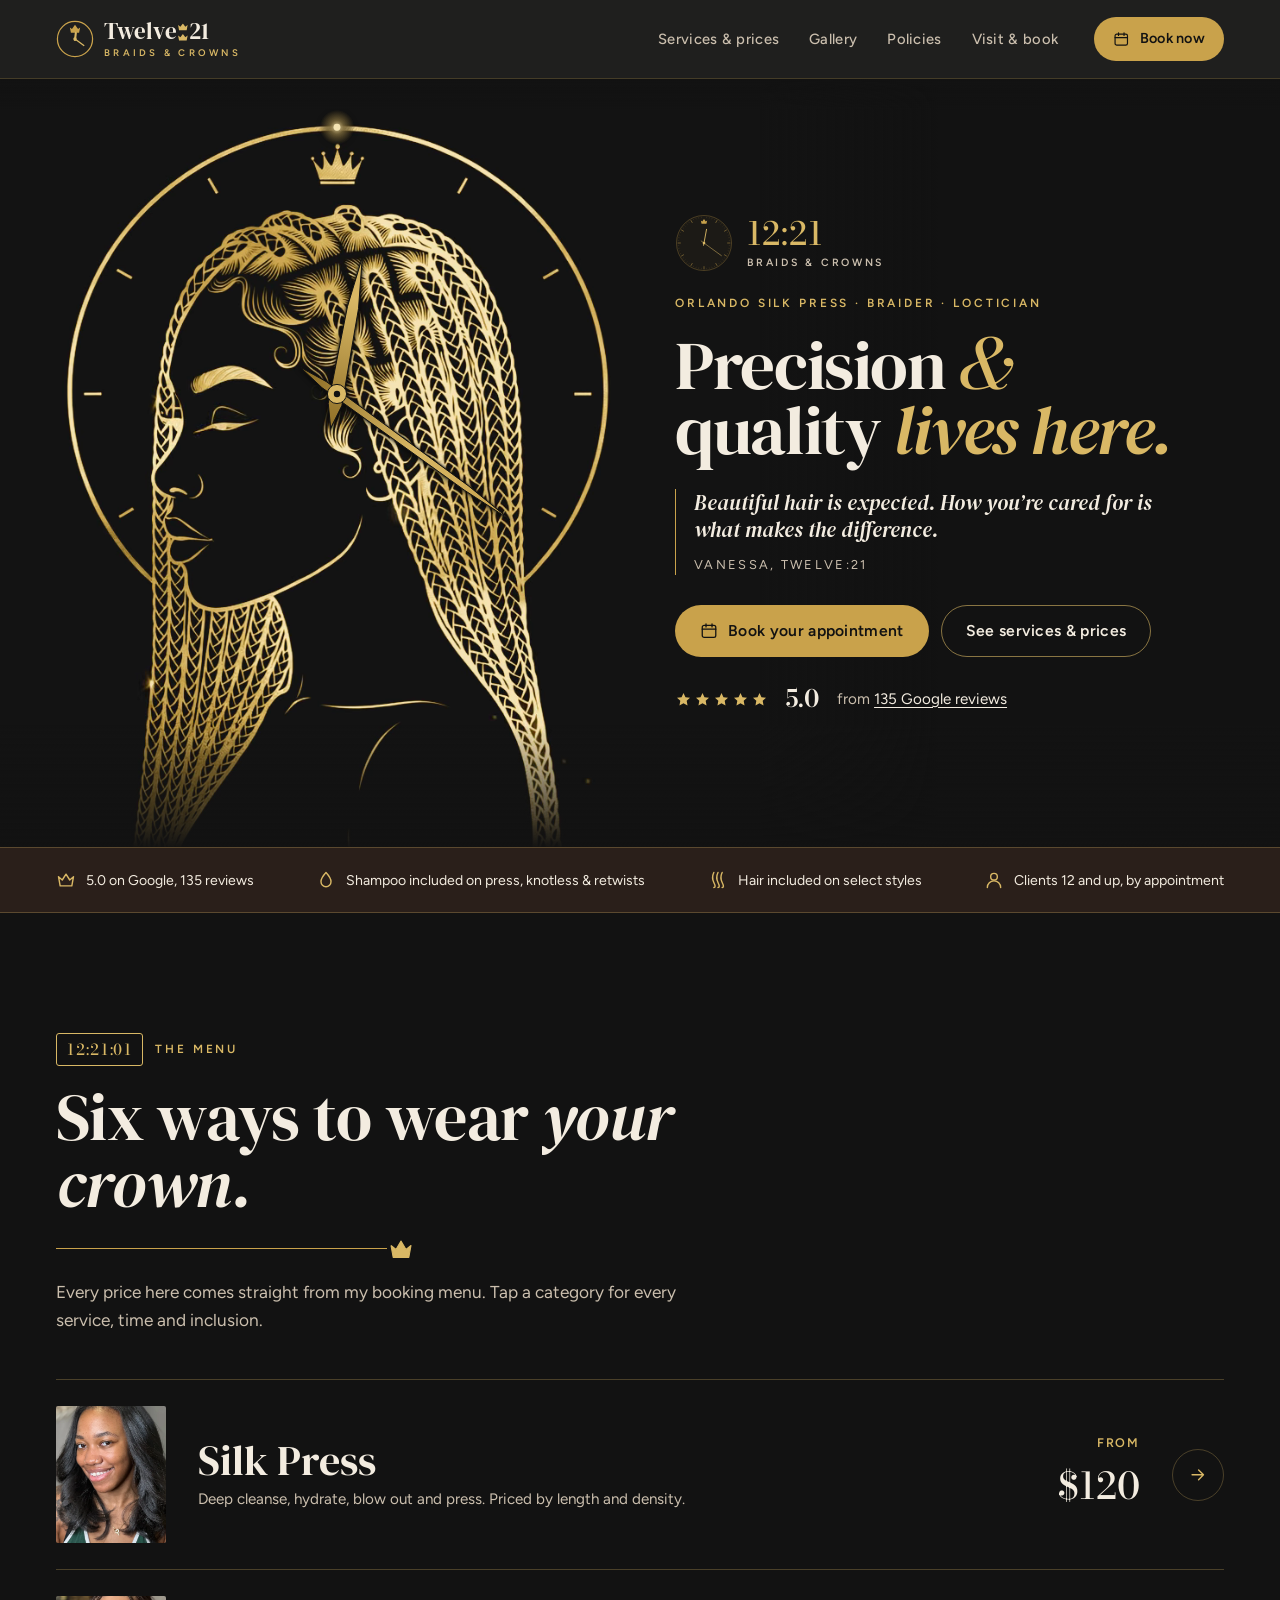
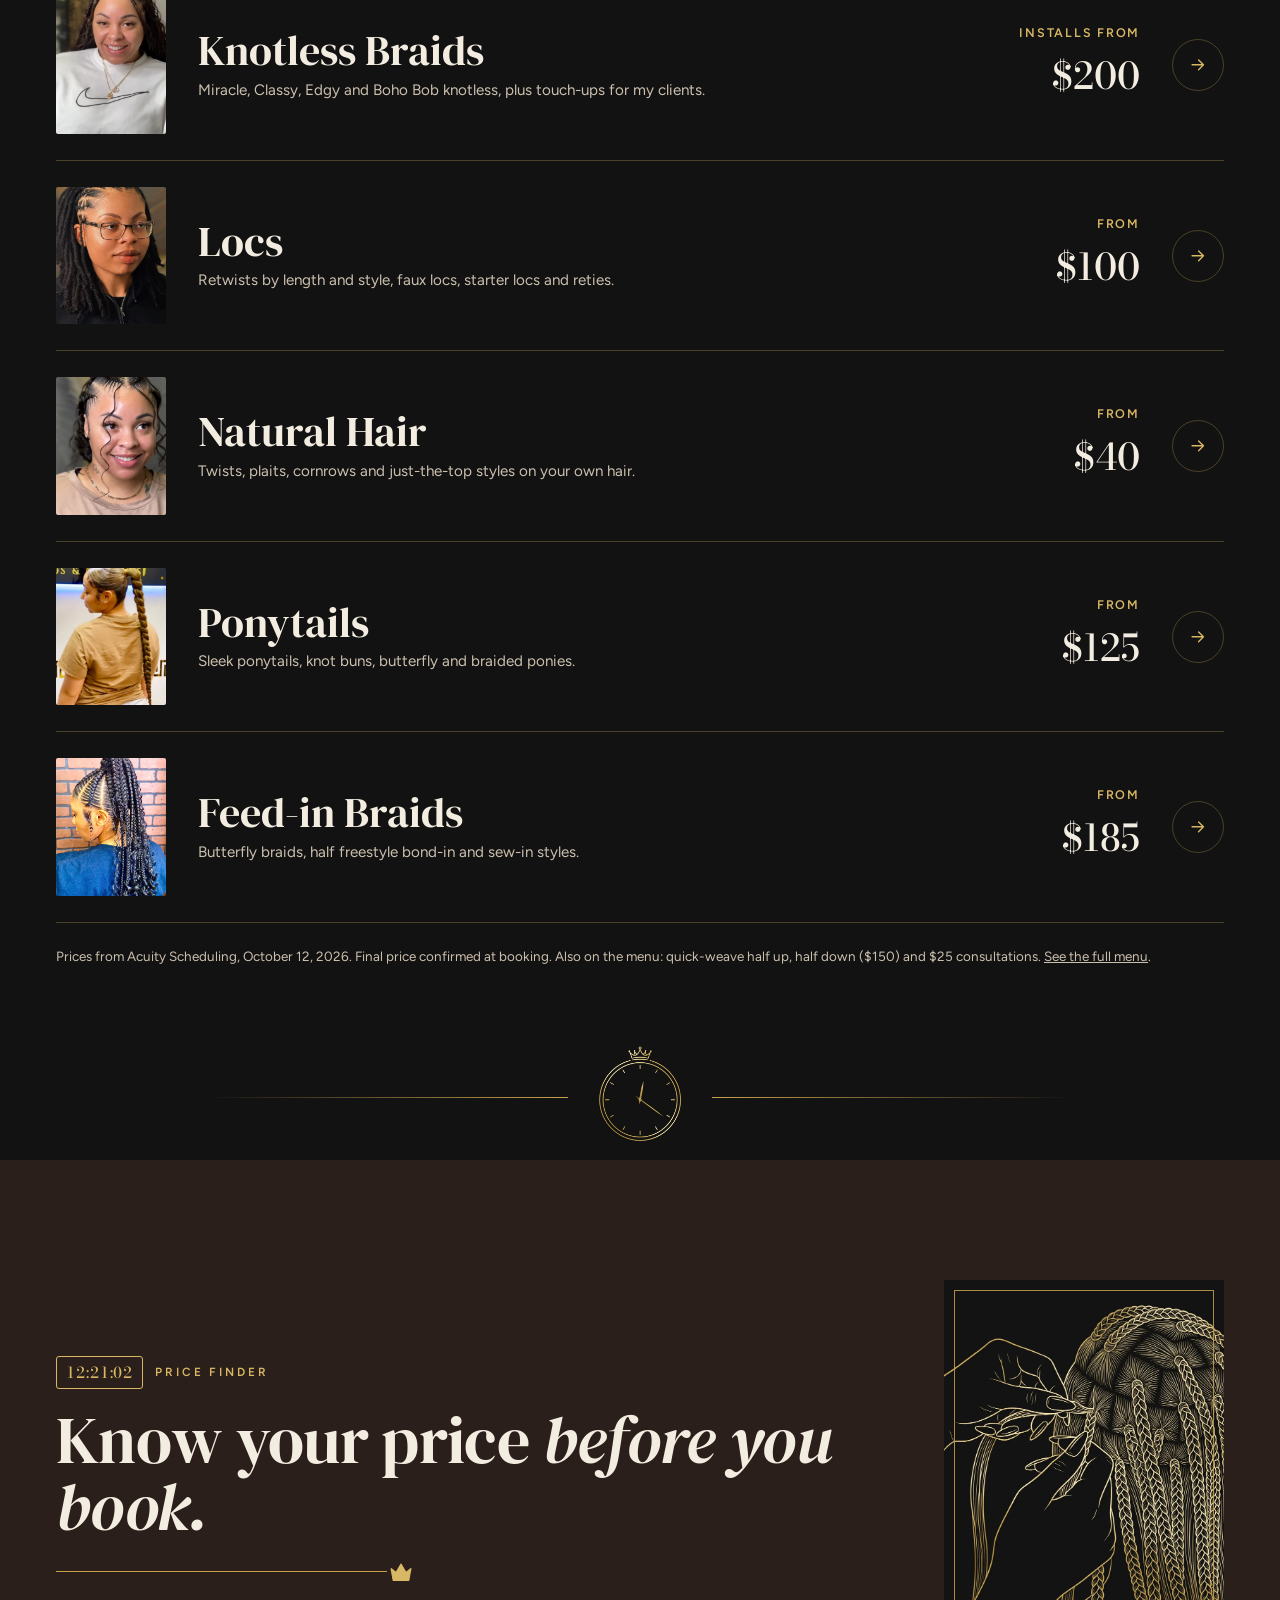
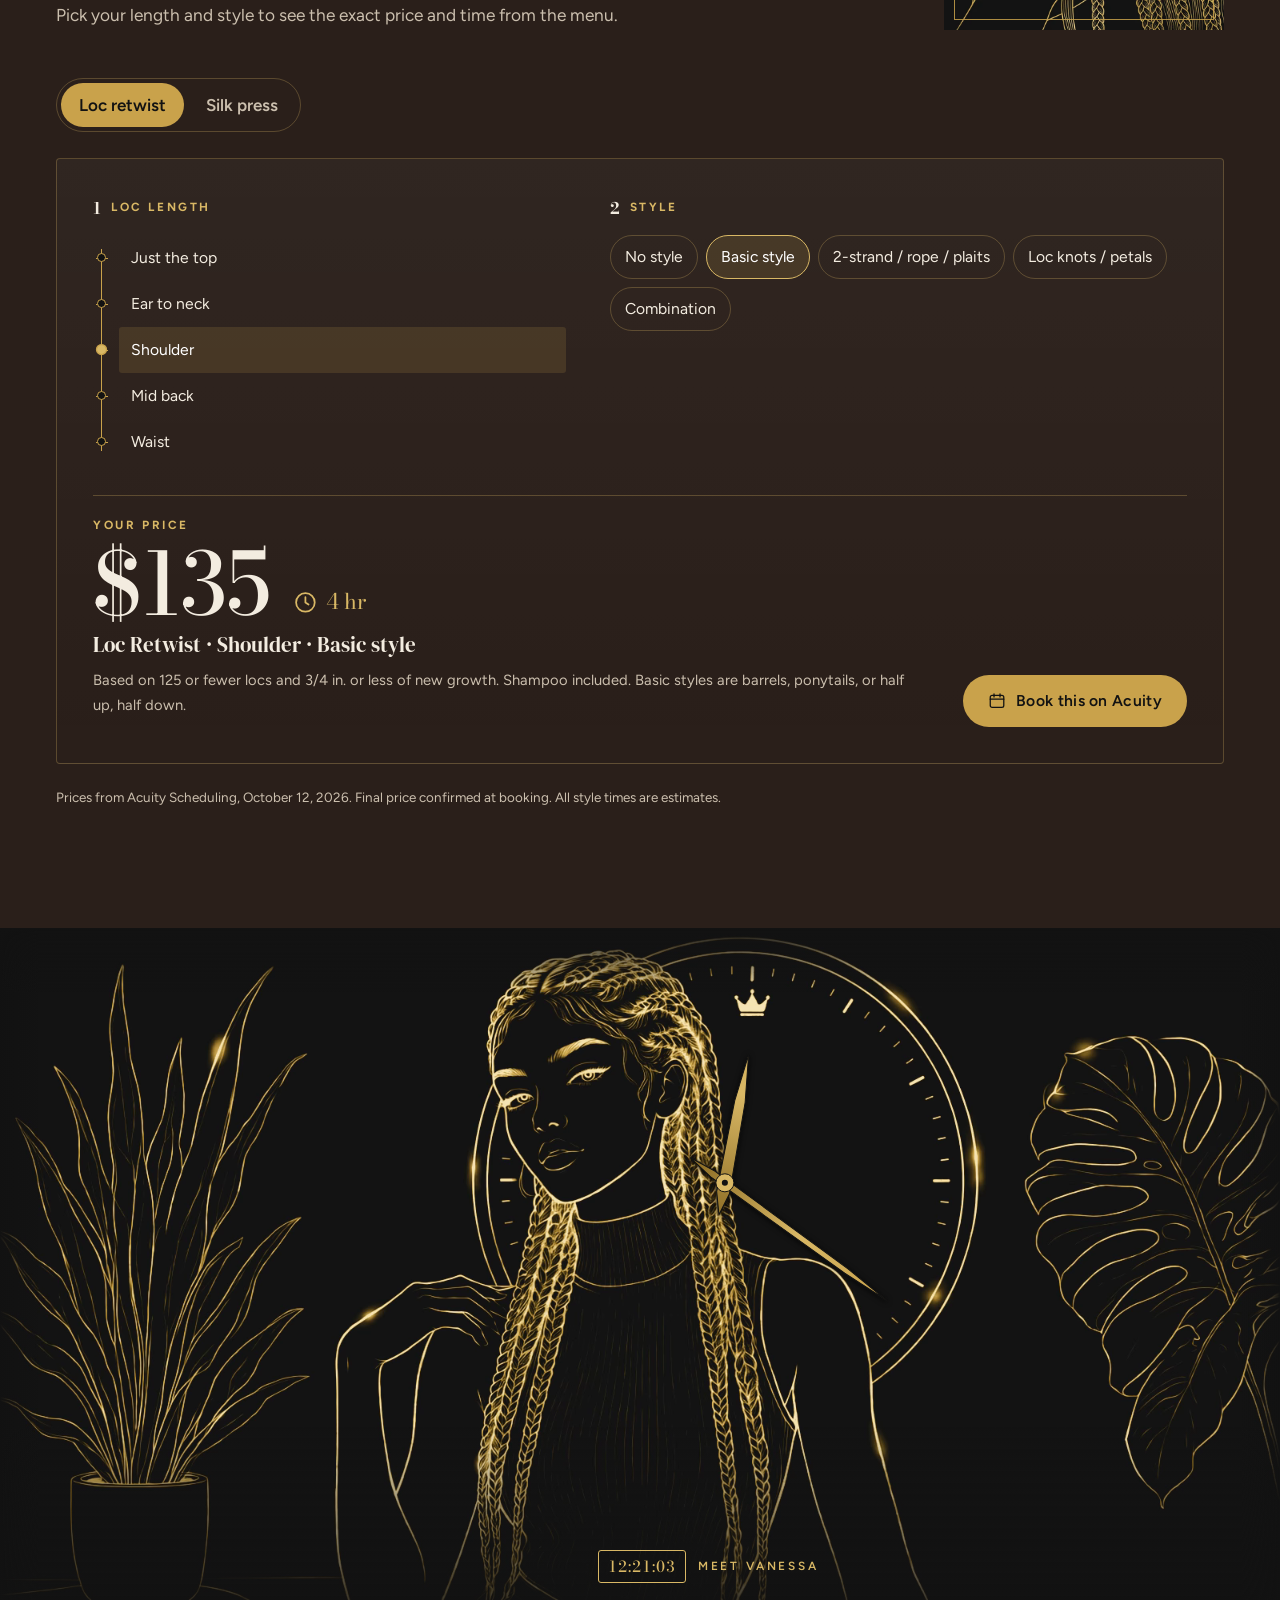
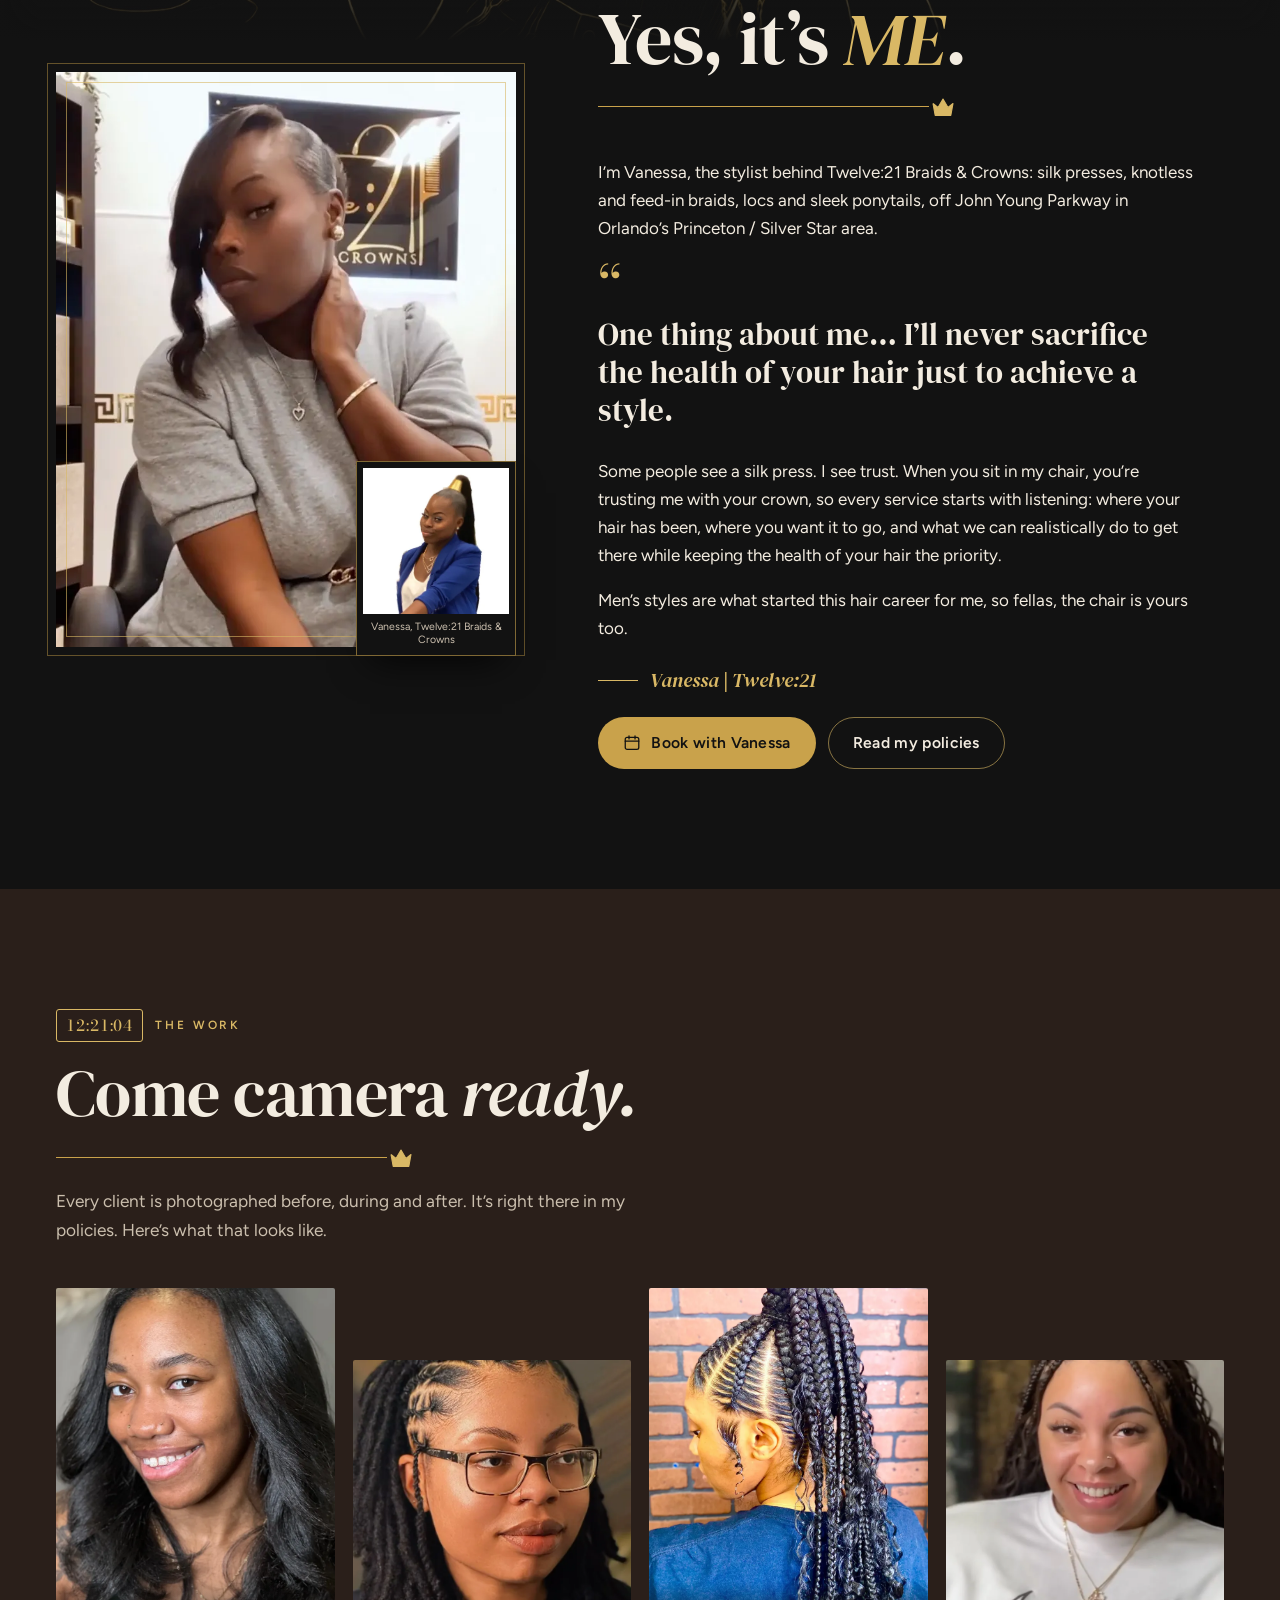
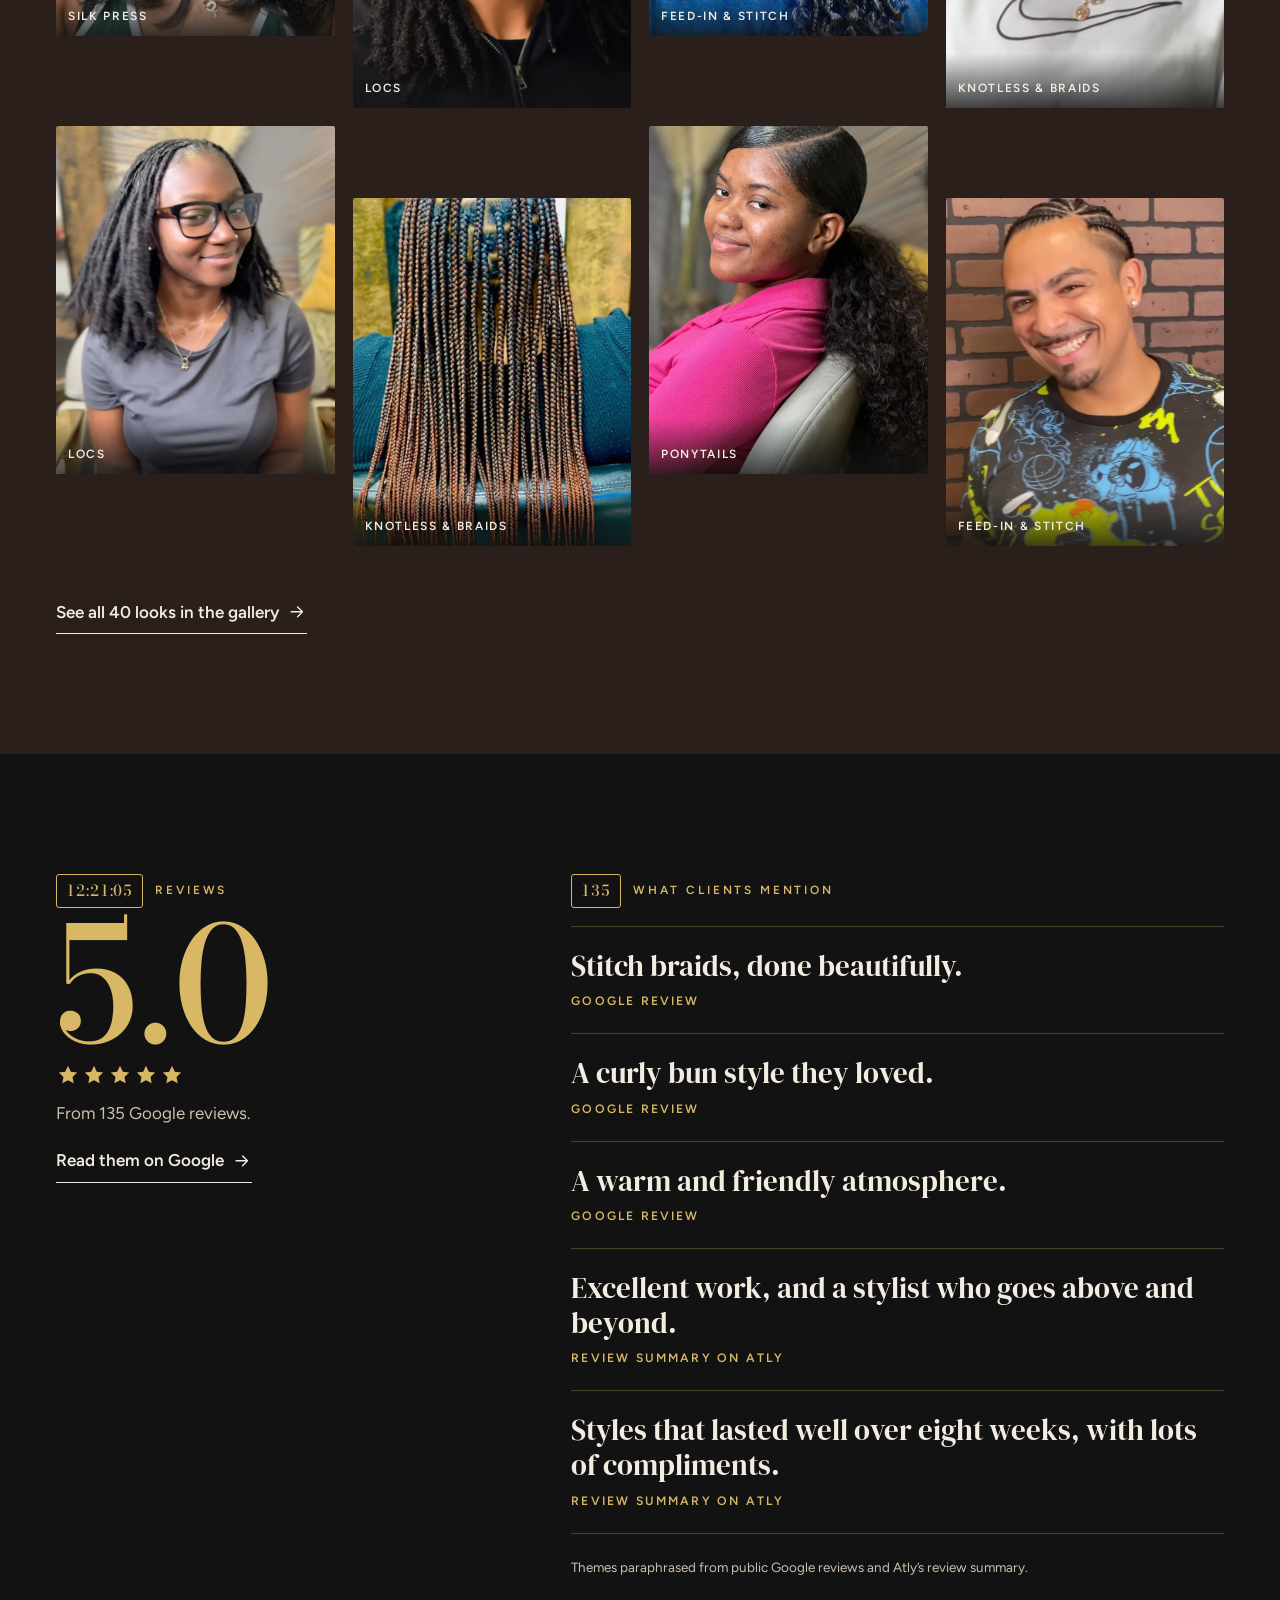
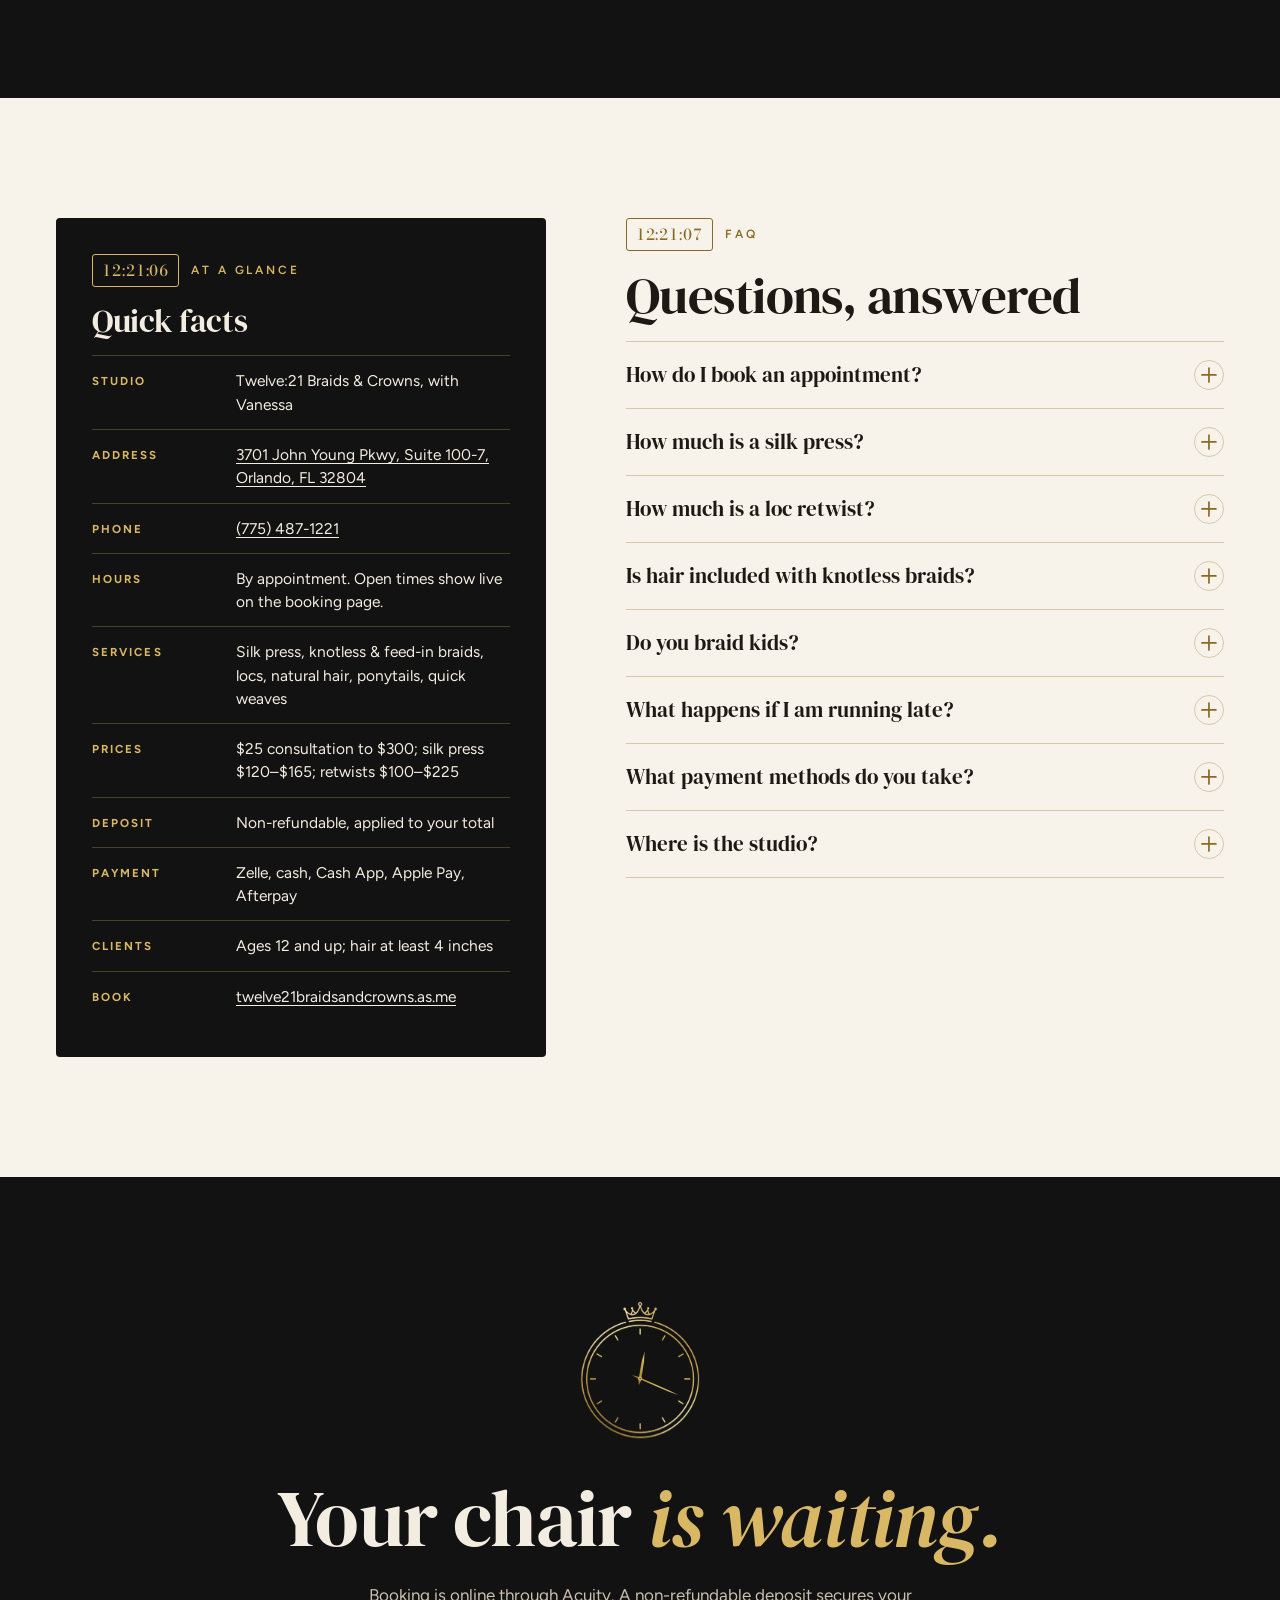
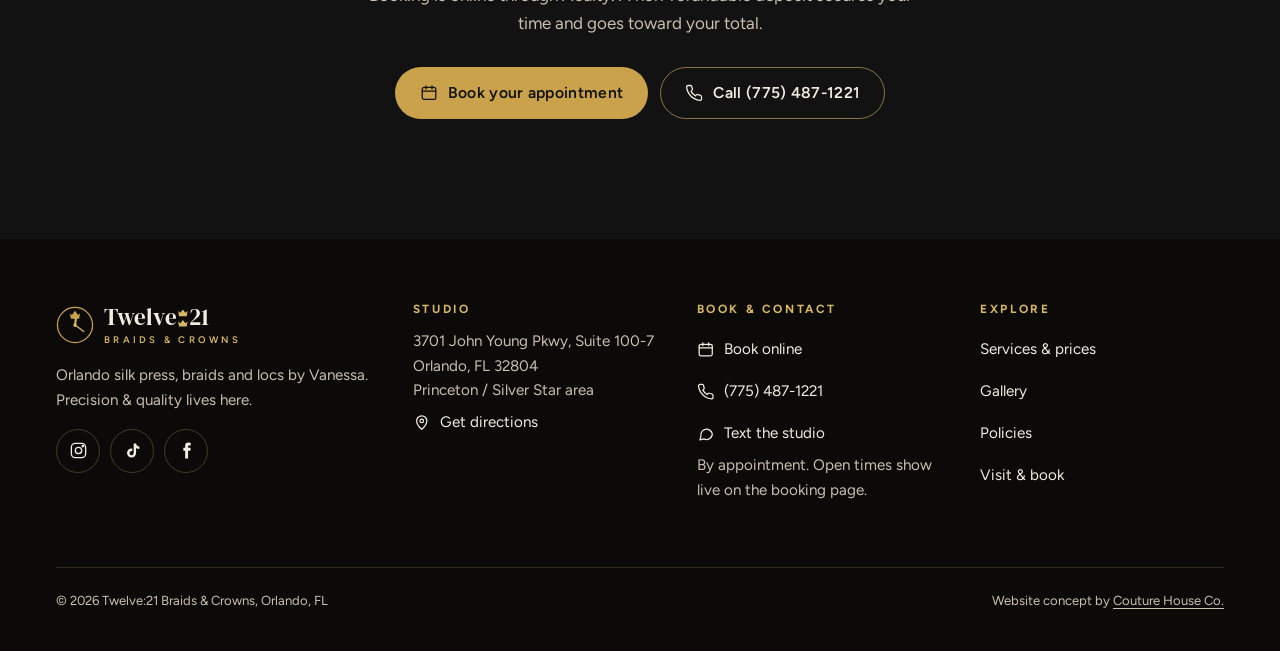
==== index.html @ c350886c "Initial commit: Twelve:21 Braids & Crowns spec website. Launch-ready static site for Netlify with pa" ====
<!doctype html>
<html lang="en">
<head>
<meta charset="utf-8">
<meta name="viewport" content="width=device-width, initial-scale=1, viewport-fit=cover">
<title>Silk Press, Knotless Braids & Locs in Orlando | Twelve:21</title>
<meta name="description" content="Orlando silk press, knotless and feed-in braids, locs and sleek ponytails by Vanessa. 5.0 from 135 Google reviews. See prices and book online.">
<link rel="canonical" href="https://twelve21-braids-crowns.netlify.app/">
<meta name="theme-color" content="#121212">
<meta name="format-detection" content="telephone=no">
<meta name="robots" content="index, follow, max-image-preview:large">
<meta property="og:type" content="website">
<meta property="og:site_name" content="Twelve:21 Braids &amp; Crowns">
<meta property="og:title" content="Silk Press, Knotless Braids & Locs in Orlando | Twelve:21">
<meta property="og:description" content="Orlando silk press, knotless and feed-in braids, locs and sleek ponytails by Vanessa. 5.0 from 135 Google reviews. See prices and book online.">
<meta property="og:url" content="https://twelve21-braids-crowns.netlify.app/">
<meta property="og:image" content="https://twelve21-braids-crowns.netlify.app/assets/img/share.jpg">
<meta property="og:image:secure_url" content="https://twelve21-braids-crowns.netlify.app/assets/img/share.jpg">
<meta property="og:image:width" content="1200">
<meta property="og:image:height" content="630">
<meta property="og:image:type" content="image/jpeg">
<meta property="og:image:alt" content="Twelve:21 Braids &amp; Crowns, Orlando: Precision and quality lives here. 5.0 on Google from 135 reviews.">
<meta property="og:locale" content="en_US">
<meta name="twitter:card" content="summary_large_image">
<meta name="twitter:title" content="Silk Press, Knotless Braids & Locs in Orlando | Twelve:21">
<meta name="twitter:description" content="Orlando silk press, knotless and feed-in braids, locs and sleek ponytails by Vanessa. 5.0 from 135 Google reviews. See prices and book online.">
<meta name="twitter:image" content="https://twelve21-braids-crowns.netlify.app/assets/img/share.jpg">
<link rel="icon" href="assets/img/favicon.svg" type="image/svg+xml">
<link rel="icon" href="assets/img/favicon-32.png" sizes="32x32" type="image/png">
<link rel="apple-touch-icon" href="assets/img/apple-touch-icon.png">
<link rel="manifest" href="site.webmanifest">
<link rel="preload" href="assets/fonts/dm-serif-display-latin-400-normal.woff2" as="font" type="font/woff2" crossorigin>
<link rel="preload" href="assets/fonts/figtree-latin-wght-normal.woff2" as="font" type="font/woff2" crossorigin>
<link rel="preload" as="image" href="assets/img/gold-line-hero-desktop-poster.webp" imagesrcset="assets/img/gold-line-hero-desktop-poster.webp 1600w, assets/img/gold-line-hero-desktop-poster-1928.webp 1928w" imagesizes="100vw" media="(min-width: 960px) and (min-aspect-ratio: 7/5)" fetchpriority="high">
<link rel="preload" as="image" href="assets/img/gold-line-hero-mobile-poster.webp" imagesrcset="assets/img/gold-line-hero-mobile-poster.webp 720w, assets/img/gold-line-hero-mobile-poster-1072.webp 1072w" imagesizes="(min-width: 600px) 560px, 100vw" media="not all and (min-width: 960px) and (min-aspect-ratio: 7/5)" fetchpriority="high">
<link rel="stylesheet" href="assets/css/fonts.css?v=20261012b">
<link rel="stylesheet" href="assets/css/site.css?v=20261012b">
<script src="assets/js/js-flag.js"></script>
<script src="assets/js/site.js" defer></script>
<script type="application/ld+json">{"@context":"https://schema.org","@type":"HairSalon","@id":"https://twelve21-braids-crowns.netlify.app/#salon","name":"Twelve:21 Braids & Crowns","url":"https://twelve21-braids-crowns.netlify.app/","logo":"https://twelve21-braids-crowns.netlify.app/assets/img/apple-touch-icon.png","image":["https://twelve21-braids-crowns.netlify.app/assets/img/share.jpg","https://twelve21-braids-crowns.netlify.app/assets/img/sleek-braided-ponytail-precision-parts.webp"],"description":"Orlando silk press, knotless and feed-in braids, locs and sleek ponytails by Vanessa. Precision and quality, by appointment.","telephone":"+1-775-487-1221","address":{"@type":"PostalAddress","streetAddress":"3701 John Young Pkwy, Suite 100-7","addressLocality":"Orlando","addressRegion":"FL","postalCode":"32804","addressCountry":"US"},"geo":{"@type":"GeoCoordinates","latitude":28.5821472,"longitude":-81.4159934},"areaServed":[{"@type":"City","name":"Orlando"},"Princeton / Silver Star","College Park","Pine Hills"],"priceRange":"$25-$300","paymentAccepted":"Zelle, Cash, Cash App, Apple Pay, Afterpay","sameAs":["https://www.instagram.com/twelve21_braidsandcrowns/","https://www.tiktok.com/@twelve21_braidsandcrowns","https://www.facebook.com/Twelve21BraidsAndCrowns","https://www.yelp.com/biz/twelve-21-braids-and-crowns-orlando","https://linktr.ee/twelve21braidsandcrowns"],"potentialAction":{"@type":"ReserveAction","target":"https://twelve21braidsandcrowns.as.me/","name":"Book an appointment"},"aggregateRating":{"@type":"AggregateRating","ratingValue":"5.0","reviewCount":"135","bestRating":"5"},"hasOfferCatalog":{"@type":"OfferCatalog","name":"Twelve:21 menu (Acuity, Oct 12 2026)","itemListElement":[{"@type":"OfferCatalog","name":"Silk Press","itemListElement":[{"@type":"Offer","price":"120","priceCurrency":"USD","itemOffered":{"@type":"Service","name":"Silk Press, Short, Fine","description":"Approx. 2 hr"}},{"@type":"Offer","price":"135","priceCurrency":"USD","itemOffered":{"@type":"Service","name":"Silk Press, Short, Thick","description":"Approx. 2 hr"}},{"@type":"Offer","price":"135","priceCurrency":"USD","itemOffered":{"@type":"Service","name":"Silk Press, Medium, Fine","description":"Approx. 2 hr 15 min"}},{"@type":"Offer","price":"150","priceCurrency":"USD","itemOffered":{"@type":"Service","name":"Silk Press, Medium, Thick","description":"Approx. 2 hr 15 min"}},{"@type":"Offer","price":"150","priceCurrency":"USD","itemOffered":{"@type":"Service","name":"Silk Press, Long, Fine","description":"Approx. 2 hr 35 min"}},{"@type":"Offer","price":"165","priceCurrency":"USD","itemOffered":{"@type":"Service","name":"Silk Press, Long, Thick","description":"Approx. 2 hr 35 min"}},{"@type":"Offer","price":"175","priceCurrency":"USD","itemOffered":{"@type":"Service","name":"Smoothing System","description":"Approx. 3 hr"}}]},{"@type":"OfferCatalog","name":"Knotless Braids","itemListElement":[{"@type":"Offer","price":"250","priceCurrency":"USD","itemOffered":{"@type":"Service","name":"Miracle Knotless (Smedium / Medium)","description":"Approx. 5 hr"}},{"@type":"Offer","price":"200","priceCurrency":"USD","itemOffered":{"@type":"Service","name":"Miracle Knotless (Large)","description":"Approx. 5 hr"}},{"@type":"Offer","price":"300","priceCurrency":"USD","itemOffered":{"@type":"Service","name":"Miracle Knotless (Small)","description":"Approx. 6 hr"}},{"@type":"Offer","price":"295","priceCurrency":"USD","itemOffered":{"@type":"Service","name":"Classy Knotless (Medium)","description":"Approx. 8 hr"}},{"@type":"Offer","price":"275","priceCurrency":"USD","itemOffered":{"@type":"Service","name":"Edgy Knotless (Large)","description":"Approx. 6 hr"}},{"@type":"Offer","price":"300","priceCurrency":"USD","itemOffered":{"@type":"Service","name":"Knotless Boho Bob (Medium)","description":"Approx. 8 hr"}},{"@type":"Offer","price":"275","priceCurrency":"USD","itemOffered":{"@type":"Service","name":"Knotless Boho Bob (Large)","description":"Approx. 7 hr"}},{"@type":"Offer","price":"295","priceCurrency":"USD","itemOffered":{"@type":"Service","name":"Half Freestyle, Half Knotless Plaits (Medium)","description":"Approx. 8 hr"}},{"@type":"Offer","price":"275","priceCurrency":"USD","itemOffered":{"@type":"Service","name":"Half Freestyle, Half Knotless Plaits (Large)","description":"Approx. 6 hr"}},{"@type":"Offer","price":"135","priceCurrency":"USD","itemOffered":{"@type":"Service","name":"Knotless Classic (Medium) Touch-Up","description":"Approx. 3 hr 30 min"}},{"@type":"Offer","price":"125","priceCurrency":"USD","itemOffered":{"@type":"Service","name":"Knotless Edgy (Large) Touch-Up","description":"Approx. 3 hr"}}]},{"@type":"OfferCatalog","name":"Locs","itemListElement":[{"@type":"Offer","price":"295","priceCurrency":"USD","itemOffered":{"@type":"Service","name":"Faux / Soft Locs","description":"Approx. 5 hr"}},{"@type":"Offer","price":"150","priceCurrency":"USD","itemOffered":{"@type":"Service","name":"Starter Locs (Traditional)","description":"Approx. 2 hr 30 min"}},{"@type":"Offer","price":"100","priceCurrency":"USD","itemOffered":{"@type":"Service","name":"Loc Retwist, Just the top, No style","description":"Approx. 1 hr 30 min"}},{"@type":"Offer","price":"110","priceCurrency":"USD","itemOffered":{"@type":"Service","name":"Loc Retwist, Just the top, Basic style","description":"Approx. 2 hr"}},{"@type":"Offer","price":"115","priceCurrency":"USD","itemOffered":{"@type":"Service","name":"Loc Retwist, Just the top, 2-strand / rope / plaits","description":"Approx. 2 hr"}},{"@type":"Offer","price":"105","priceCurrency":"USD","itemOffered":{"@type":"Service","name":"Loc Retwist, Ear to neck, No style","description":"Approx. 3 hr"}},{"@type":"Offer","price":"115","priceCurrency":"USD","itemOffered":{"@type":"Service","name":"Loc Retwist, Ear to neck, Basic style","description":"Approx. 2 hr"}},{"@type":"Offer","price":"130","priceCurrency":"USD","itemOffered":{"@type":"Service","name":"Loc Retwist, Ear to neck, 2-strand / rope / plaits","description":"Approx. 2 hr"}},{"@type":"Offer","price":"150","priceCurrency":"USD","itemOffered":{"@type":"Service","name":"Loc Retwist, Ear to neck, Combination","description":"Approx. 2 hr"}},{"@type":"Offer","price":"125","priceCurrency":"USD","itemOffered":{"@type":"Service","name":"Loc Retwist, Shoulder, No style","description":"Approx. 3 hr"}},{"@type":"Offer","price":"135","priceCurrency":"USD","itemOffered":{"@type":"Service","name":"Loc Retwist, Shoulder, Basic style","description":"Approx. 4 hr"}},{"@type":"Offer","price":"150","priceCurrency":"USD","itemOffered":{"@type":"Service","name":"Loc Retwist, Shoulder, 2-strand / rope / plaits","description":"Approx. 4 hr"}},{"@type":"Offer","price":"165","priceCurrency":"USD","itemOffered":{"@type":"Service","name":"Loc Retwist, Shoulder, Loc knots / petals","description":"Approx. 2 hr"}},{"@type":"Offer","price":"175","priceCurrency":"USD","itemOffered":{"@type":"Service","name":"Loc Retwist, Shoulder, Combination","description":"Approx. 2 hr"}},{"@type":"Offer","price":"135","priceCurrency":"USD","itemOffered":{"@type":"Service","name":"Loc Retwist, Mid back, No style","description":"Approx. 3 hr"}},{"@type":"Offer","price":"145","priceCurrency":"USD","itemOffered":{"@type":"Service","name":"Loc Retwist, Mid back, Basic style","description":"Approx. 3 hr"}},{"@type":"Offer","price":"175","priceCurrency":"USD","itemOffered":{"@type":"Service","name":"Loc Retwist, Mid back, 2-strand / rope / plaits","description":"Approx. 4 hr"}},{"@type":"Offer","price":"185","priceCurrency":"USD","itemOffered":{"@type":"Service","name":"Loc Retwist, Mid back, Loc knots / petals","description":"Approx. 3 hr"}},{"@type":"Offer","price":"210","priceCurrency":"USD","itemOffered":{"@type":"Service","name":"Loc Retwist, Mid back, Combination","description":"Approx. 4 hr"}},{"@type":"Offer","price":"165","priceCurrency":"USD","itemOffered":{"@type":"Service","name":"Loc Retwist, Waist, No style","description":"Approx. 1 hr 30 min"}},{"@type":"Offer","price":"175","priceCurrency":"USD","itemOffered":{"@type":"Service","name":"Loc Retwist, Waist, Basic style","description":"Approx. 4 hr 30 min"}},{"@type":"Offer","price":"190","priceCurrency":"USD","itemOffered":{"@type":"Service","name":"Loc Retwist, Waist, 2-strand / rope / plaits","description":"Approx. 4 hr"}},{"@type":"Offer","price":"205","priceCurrency":"USD","itemOffered":{"@type":"Service","name":"Loc Retwist, Waist, Loc knots / petals","description":"Approx. 4 hr"}},{"@type":"Offer","price":"225","priceCurrency":"USD","itemOffered":{"@type":"Service","name":"Loc Retwist, Waist, Combination","description":"Approx. 4 hr"}},{"@type":"Offer","price":"150","priceCurrency":"USD","itemOffered":{"@type":"Service","name":"Loc Retie, Interlocking (not micro)","description":"Approx. 2 hr 55 min"}},{"@type":"Offer","price":"300","priceCurrency":"USD","itemOffered":{"@type":"Service","name":"Retie, Micro Locs","description":"Approx. 4 hr"}}]},{"@type":"OfferCatalog","name":"Natural Hair","itemListElement":[{"@type":"Offer","price":"40","priceCurrency":"USD","itemOffered":{"@type":"Service","name":"Braid Down","description":"Approx. 30 min"}},{"@type":"Offer","price":"75","priceCurrency":"USD","itemOffered":{"@type":"Service","name":"Protective Style Prep","description":"Approx. 45 min"}},{"@type":"Offer","price":"125","priceCurrency":"USD","itemOffered":{"@type":"Service","name":"Medium Two-Strand Twists","description":"Approx. 3 hr"}},{"@type":"Offer","price":"135","priceCurrency":"USD","itemOffered":{"@type":"Service","name":"Medium Plaits","description":"Approx. 3 hr"}},{"@type":"Offer","price":"115","priceCurrency":"USD","itemOffered":{"@type":"Service","name":"Large Plaits","description":"Approx. 2 hr 30 min"}},{"@type":"Offer","price":"120","priceCurrency":"USD","itemOffered":{"@type":"Service","name":"3 to 5 Cornrows","description":"Approx. 2 hr 30 min"}},{"@type":"Offer","price":"130","priceCurrency":"USD","itemOffered":{"@type":"Service","name":"6 to 8 Cornrows","description":"Approx. 3 hr"}},{"@type":"Offer","price":"150","priceCurrency":"USD","itemOffered":{"@type":"Service","name":"9 to 12 Cornrows","description":"Approx. 3 hr 30 min"}},{"@type":"Offer","price":"60","priceCurrency":"USD","itemOffered":{"@type":"Service","name":"Just the Top, 2 Braids","description":"Approx. 1 hr"}},{"@type":"Offer","price":"85","priceCurrency":"USD","itemOffered":{"@type":"Service","name":"Just the Top, 3 to 5 Braids","description":"Approx. 1 hr 30 min"}},{"@type":"Offer","price":"120","priceCurrency":"USD","itemOffered":{"@type":"Service","name":"Just the Top, Freestyle Braids","description":"Approx. 2 hr"}},{"@type":"Offer","price":"110","priceCurrency":"USD","itemOffered":{"@type":"Service","name":"Just the Top, Plaits / Two-Strand (Medium)","description":"Approx. 2 hr 30 min"}},{"@type":"Offer","price":"100","priceCurrency":"USD","itemOffered":{"@type":"Service","name":"Just the Top, Plaits / Twist (Large)","description":"Approx. 2 hr"}}]},{"@type":"OfferCatalog","name":"Ponytails","itemListElement":[{"@type":"Offer","price":"125","priceCurrency":"USD","itemOffered":{"@type":"Service","name":"Sleek Ponytail or Knot Bun","description":"Approx. 2 hr"}},{"@type":"Offer","price":"130","priceCurrency":"USD","itemOffered":{"@type":"Service","name":"Sleek Ponytail or Knot Bun with Part, Swoop, Braid or Bang","description":"Approx. 2 hr"}},{"@type":"Offer","price":"150","priceCurrency":"USD","itemOffered":{"@type":"Service","name":"Double Sleek Ponytails / Knot Buns","description":"Approx. 2 hr"}},{"@type":"Offer","price":"160","priceCurrency":"USD","itemOffered":{"@type":"Service","name":"Double Sleek Ponytails / Knot Buns with Swoop","description":"Approx. 2 hr"}},{"@type":"Offer","price":"130","priceCurrency":"USD","itemOffered":{"@type":"Service","name":"Sleek Butterfly Ponytail","description":"Approx. 2 hr"}},{"@type":"Offer","price":"175","priceCurrency":"USD","itemOffered":{"@type":"Service","name":"Butterfly Ponytail with 3 to 4 Stitch Braids","description":"Approx. 2 hr"}},{"@type":"Offer","price":"250","priceCurrency":"USD","itemOffered":{"@type":"Service","name":"Small Braided Pony (10+ cornrows)","description":"Approx. 5 hr"}},{"@type":"Offer","price":"200","priceCurrency":"USD","itemOffered":{"@type":"Service","name":"Medium Braided Pony (7 to 9 cornrows)","description":"Approx. 5 hr"}},{"@type":"Offer","price":"175","priceCurrency":"USD","itemOffered":{"@type":"Service","name":"Large Braided Pony (4 to 6 cornrows)","description":"Approx. 4 hr 30 min"}}]},{"@type":"OfferCatalog","name":"Weave","itemListElement":[{"@type":"Offer","price":"150","priceCurrency":"USD","itemOffered":{"@type":"Service","name":"Half Up Sleek Ponytail, Half Down (Quick Weave)","description":"Approx. 2 hr 30 min"}},{"@type":"Offer","price":"150","priceCurrency":"USD","itemOffered":{"@type":"Service","name":"Half Up, Half Down with 2 Braids (Quick Weave)","description":"Approx. 2 hr 30 min"}}]},{"@type":"OfferCatalog","name":"Feed-in Braids","itemListElement":[{"@type":"Offer","price":"185","priceCurrency":"USD","itemOffered":{"@type":"Service","name":"4 Butterfly Braids with Bun(s) and Curls","description":"Approx. 3 hr"}},{"@type":"Offer","price":"195","priceCurrency":"USD","itemOffered":{"@type":"Service","name":"4 Butterfly Braids with French Curls","description":"Approx. 3 hr"}},{"@type":"Offer","price":"200","priceCurrency":"USD","itemOffered":{"@type":"Service","name":"Half Freestyle, Half Bond-In","description":"Approx. 3 hr"}},{"@type":"Offer","price":"250","priceCurrency":"USD","itemOffered":{"@type":"Service","name":"Half Freestyle, Half Sew-In","description":"Approx. 4 hr"}}]},{"@type":"OfferCatalog","name":"Consultations","itemListElement":[{"@type":"Offer","price":"25","priceCurrency":"USD","itemOffered":{"@type":"Service","name":"Consultation for Future Services","description":"Approx. 20 min"}},{"@type":"Offer","price":"25","priceCurrency":"USD","itemOffered":{"@type":"Service","name":"Consultation for Locs","description":"Approx. 20 min"}}]}]}}</script>
<script type="application/ld+json">{"@context":"https://schema.org","@type":"WebSite","name":"Twelve:21 Braids & Crowns","url":"https://twelve21-braids-crowns.netlify.app/"}</script>
<script type="application/ld+json">{"@context":"https://schema.org","@type":"FAQPage","mainEntity":[{"@type":"Question","name":"How do I book an appointment?","acceptedAnswer":{"@type":"Answer","text":"Book online through Acuity at twelve21braidsandcrowns.as.me. A non-refundable deposit secures your appointment and is applied to your final total."}},{"@type":"Question","name":"How much is a silk press?","acceptedAnswer":{"@type":"Answer","text":"A silk press is $120 to $165 depending on length and density, and takes about 2 to 2 hours 35 minutes. It includes a deep cleanse, condition, hydrate, blow out and press."}},{"@type":"Question","name":"How much is a loc retwist?","acceptedAnswer":{"@type":"Answer","text":"Loc retwists run $100 to $225 depending on length and style, from just the top with no style ($100) to waist length with a combination style ($225). Shampoo is included."}},{"@type":"Question","name":"Is hair included with knotless braids?","acceptedAnswer":{"@type":"Answer","text":"It depends on the style. Classy and Edgy knotless and Faux Locs include hair. For Miracle Knotless you bring 3 to 5 bundles, and for the Boho Bob you drop off your boho hair 24 hours before."}},{"@type":"Question","name":"Do you braid kids?","acceptedAnswer":{"@type":"Answer","text":"Clients must be 12 or older, and hair must be at least 4 inches long."}},{"@type":"Question","name":"What happens if I am running late?","acceptedAnswer":{"@type":"Answer","text":"Communication is key: 10 minutes late is $10, 15 minutes is $20, and at 20 minutes the appointment is rescheduled unless a shorter style is possible."}},{"@type":"Question","name":"What payment methods do you take?","acceptedAnswer":{"@type":"Answer","text":"The remaining balance can be paid with Zelle, cash, Cash App, Apple Pay or Afterpay."}},{"@type":"Question","name":"Where is the studio?","acceptedAnswer":{"@type":"Answer","text":"3701 John Young Pkwy, Suite 100-7, Orlando, FL 32804, off John Young Parkway in the Princeton / Silver Star area of northwest Orlando."}}]}</script>
</head>
<body>
<a class="skip" href="#main">Skip to content</a>
<header class="site-header">
  <div class="wrap hdr">
    <a class="brand" href="index.html" aria-current="page" aria-label="Twelve:21 Braids and Crowns, home"><svg class="brand-mark" viewBox="0 0 40 40" aria-hidden="true" focusable="false"><circle cx="20" cy="20" r="18.5" fill="none" stroke="#C9A24B" stroke-width="1.3"/><path d="M14.6 7.8l2.2 1.7 3.2-4.5 3.2 4.5 2.2-1.7-1.1 5.6h-8.6z" fill="#C9A24B"/><line x1="20" y1="21" x2="20.9" y2="13.6" stroke="#D9B865" stroke-width="2.2" stroke-linecap="round"/><line x1="20" y1="20" x2="29.3" y2="26.8" stroke="#D9B865" stroke-width="1.4" stroke-linecap="round"/><circle cx="20" cy="20" r="1.8" fill="#D9B865"/></svg><span class="wm"><span class="wm-name">Twelve<svg class="crown-colon" viewBox="0 0 10 19" aria-hidden="true" focusable="false"><path fill="currentColor" d="M0 1.6l2.4 1.9L5 0l2.6 3.5L10 1.6 9 7H1zM0 12.6l2.4 1.9L5 11l2.6 3.5 2.4-1.9L9 18H1z"/></svg>21</span><span class="wm-sub">Braids &amp; Crowns</span></span></a>
    <nav class="nav-d" aria-label="Main"><ul><li><a href="services.html">Services &amp; prices</a></li><li><a href="gallery.html">Gallery</a></li><li><a href="policies.html">Policies</a></li><li><a href="visit.html">Visit &amp; book</a></li></ul></nav>
    <a class="btn btn-gold hdr-cta" href="https://twelve21braidsandcrowns.as.me/"><svg class="icon" viewBox="0 0 24 24" aria-hidden="true" focusable="false"><rect x="3" y="4.5" width="18" height="16" rx="2.5"/><path d="M3 9.5h18M8 2.5v4M16 2.5v4"/></svg>Book now</a>
    <button class="menu-btn" type="button" aria-expanded="false" aria-controls="mnav"><span class="bars" aria-hidden="true"><span></span><span></span></span>Menu</button>
  </div>
</header>
<div class="mnav" id="mnav" role="dialog" aria-modal="true" aria-label="Site menu" hidden>
  <div class="mnav-top"><span class="brand"><svg class="brand-mark" viewBox="0 0 40 40" aria-hidden="true" focusable="false"><circle cx="20" cy="20" r="18.5" fill="none" stroke="#C9A24B" stroke-width="1.3"/><path d="M14.6 7.8l2.2 1.7 3.2-4.5 3.2 4.5 2.2-1.7-1.1 5.6h-8.6z" fill="#C9A24B"/><line x1="20" y1="21" x2="20.9" y2="13.6" stroke="#D9B865" stroke-width="2.2" stroke-linecap="round"/><line x1="20" y1="20" x2="29.3" y2="26.8" stroke="#D9B865" stroke-width="1.4" stroke-linecap="round"/><circle cx="20" cy="20" r="1.8" fill="#D9B865"/></svg><span class="wm"><span class="wm-name">Twelve<svg class="crown-colon" viewBox="0 0 10 19" aria-hidden="true" focusable="false"><path fill="currentColor" d="M0 1.6l2.4 1.9L5 0l2.6 3.5L10 1.6 9 7H1zM0 12.6l2.4 1.9L5 11l2.6 3.5 2.4-1.9L9 18H1z"/></svg>21</span><span class="wm-sub">Braids &amp; Crowns</span></span></span><button class="mnav-close" type="button" aria-label="Close menu"><svg class="icon" viewBox="0 0 24 24" aria-hidden="true" focusable="false"><path d="M6 6l12 12M18 6 6 18"/></svg></button></div>
  <nav aria-label="Mobile"><ul><li><a href="index.html" aria-current="page">Home<span>12:21</span></a></li><li><a href="services.html">Services &amp; prices<span>12:22</span></a></li><li><a href="gallery.html">Gallery<span>12:23</span></a></li><li><a href="policies.html">Policies<span>12:24</span></a></li><li><a href="visit.html">Visit &amp; book<span>12:25</span></a></li></ul></nav>
  <div class="mnav-foot">
    <a class="btn btn-gold" href="https://twelve21braidsandcrowns.as.me/"><svg class="icon" viewBox="0 0 24 24" aria-hidden="true" focusable="false"><rect x="3" y="4.5" width="18" height="16" rx="2.5"/><path d="M3 9.5h18M8 2.5v4M16 2.5v4"/></svg>Book your appointment</a>
    <a class="btn btn-line" href="tel:+17754871221"><svg class="icon" viewBox="0 0 24 24" aria-hidden="true" focusable="false"><path d="M22 16.9v3a2 2 0 0 1-2.2 2 19.8 19.8 0 0 1-8.6-3.1 19.5 19.5 0 0 1-6-6A19.8 19.8 0 0 1 2.1 4.2 2 2 0 0 1 4.1 2h3a2 2 0 0 1 2 1.7c.1.9.4 1.8.7 2.7a2 2 0 0 1-.5 2.1L8 9.8a16 16 0 0 0 6 6l1.3-1.3a2 2 0 0 1 2.1-.4c.9.3 1.8.6 2.7.7a2 2 0 0 1 1.7 2z"/></svg>Call (775) 487-1221</a>
    <p>3701 John Young Pkwy, Suite 100-7<br>Orlando, FL 32804</p>
  </div>
</div>
<main id="main" tabindex="-1">
<section class="hero" aria-labelledby="hero-h">
  <div class="hero-art"><div class="art-box art-box--hero" data-loop data-mq="(min-width: 960px) and (min-aspect-ratio: 7/5)" data-d="assets/video/gold-line-hero-desktop" data-m="assets/video/gold-line-hero-mobile"><picture><source media="(min-width: 960px) and (min-aspect-ratio: 7/5)" srcset="assets/img/gold-line-hero-desktop-poster.webp 1600w, assets/img/gold-line-hero-desktop-poster-1928.webp 1928w" sizes="100vw" width="1600" height="890"><img class="art-poster" src="assets/img/gold-line-hero-mobile-poster.webp" srcset="assets/img/gold-line-hero-mobile-poster.webp 720w, assets/img/gold-line-hero-mobile-poster-1072.webp 1072w" sizes="(min-width: 600px) 560px, 100vw" width="720" height="1294" alt="Gold line illustration of a woman in profile with long box braids, framed by a gold clock halo with a crown at twelve. The clock reads 12:21." fetchpriority="high" decoding="async"></picture><video class="art-video" muted playsinline loop preload="none" disablepictureinpicture aria-hidden="true" tabindex="-1"></video><svg class="hands hands--d" viewBox="0 0 1600 890" aria-hidden="true" focusable="false" data-c="390.5 365"><defs><linearGradient id="hg-hd" gradientUnits="userSpaceOnUse" x1="390.5" y1="417.5" x2="390.5" y2="117.7"><stop offset="0" stop-color="#8A6A22"/><stop offset=".55" stop-color="#D9B865"/><stop offset="1" stop-color="#C9A24B"/></linearGradient><radialGradient id="hs-hd"><stop offset="0" stop-color="#F4E4B4" stop-opacity=".9"/><stop offset=".4" stop-color="#D9B865" stop-opacity=".45"/><stop offset="1" stop-color="#C9A24B" stop-opacity="0"/></radialGradient></defs><g class="oh-s" transform="rotate(0 390.5 365)"><circle cx="390.5" cy="55.9" r="20.1" fill="url(#hs-hd)"/><circle cx="390.5" cy="55.9" r="4" fill="#F4E4B4"/></g><g class="oh-h" transform="rotate(10.5 390.5 365)"><path d="M390.5 405.2 L398.5 377.4 L397 263 L390.5 204.3 L384 263 L382.5 377.4Z" fill="url(#hg-hd)" stroke="#121212" stroke-width="1" vector-effect="non-scaling-stroke" stroke-linejoin="round"/></g><g class="oh-m" transform="rotate(126 390.5 365)"><path d="M390.5 417.5 L394.8 383.5 L393.9 179.5 L390.5 117.7 L387.1 179.5 L386.2 383.5Z" fill="url(#hg-hd)" stroke="#121212" stroke-width="1" vector-effect="non-scaling-stroke" stroke-linejoin="round"/></g><circle cx="390.5" cy="365" r="11.1" fill="#D9B865" stroke="#121212" stroke-width="1" vector-effect="non-scaling-stroke" stroke-linejoin="round"/><circle cx="390.5" cy="365" r="3.7" fill="#121212"/></svg><svg class="hands hands--m" viewBox="0 0 720 1294" aria-hidden="true" focusable="false" data-c="359.5 646.7"><defs><linearGradient id="hg-hm" gradientUnits="userSpaceOnUse" x1="359.5" y1="699.2" x2="359.5" y2="399.4"><stop offset="0" stop-color="#8A6A22"/><stop offset=".55" stop-color="#D9B865"/><stop offset="1" stop-color="#C9A24B"/></linearGradient><radialGradient id="hs-hm"><stop offset="0" stop-color="#F4E4B4" stop-opacity=".9"/><stop offset=".4" stop-color="#D9B865" stop-opacity=".45"/><stop offset="1" stop-color="#C9A24B" stop-opacity="0"/></radialGradient></defs><g class="oh-s" transform="rotate(0 359.5 646.7)"><circle cx="359.5" cy="337.6" r="20.1" fill="url(#hs-hm)"/><circle cx="359.5" cy="337.6" r="4" fill="#F4E4B4"/></g><g class="oh-h" transform="rotate(10.5 359.5 646.7)"><path d="M359.5 686.9 L367.5 659.1 L366 544.7 L359.5 486 L353 544.7 L351.5 659.1Z" fill="url(#hg-hm)" stroke="#121212" stroke-width="1" vector-effect="non-scaling-stroke" stroke-linejoin="round"/></g><g class="oh-m" transform="rotate(126 359.5 646.7)"><path d="M359.5 699.2 L363.8 665.2 L362.9 461.2 L359.5 399.4 L356.1 461.2 L355.2 665.2Z" fill="url(#hg-hm)" stroke="#121212" stroke-width="1" vector-effect="non-scaling-stroke" stroke-linejoin="round"/></g><circle cx="359.5" cy="646.7" r="11.1" fill="#D9B865" stroke="#121212" stroke-width="1" vector-effect="non-scaling-stroke" stroke-linejoin="round"/><circle cx="359.5" cy="646.7" r="3.7" fill="#121212"/></svg></div></div>
  <div class="wrap hero-inner">
    <div class="hero-copy">
      <div class="hero-time">
        <svg class="clock" viewBox="0 0 200 200" role="img" aria-label="A gold clock reading 12:21" focusable="false"><circle class="face" cx="100" cy="100" r="95"/><line class="tick" x1="109.0" y1="14.5" x2="109.5" y2="9.5"/><line class="tick" x1="117.9" y1="15.9" x2="118.9" y2="11.0"/><line class="tick" x1="126.6" y1="18.2" x2="128.1" y2="13.5"/><line class="tick" x1="135.0" y1="21.4" x2="137.0" y2="16.9"/><line class="tick tick--h" x1="140.0" y1="30.7" x2="145.5" y2="21.2"/><line class="tick" x1="150.5" y1="30.4" x2="153.5" y2="26.4"/><line class="tick" x1="157.5" y1="36.1" x2="160.9" y2="32.4"/><line class="tick" x1="163.9" y1="42.5" x2="167.6" y2="39.1"/><line class="tick" x1="169.6" y1="49.5" x2="173.6" y2="46.5"/><line class="tick tick--h" x1="169.3" y1="60.0" x2="178.8" y2="54.5"/><line class="tick" x1="178.6" y1="65.0" x2="183.1" y2="63.0"/><line class="tick" x1="181.8" y1="73.4" x2="186.5" y2="71.9"/><line class="tick" x1="184.1" y1="82.1" x2="189.0" y2="81.1"/><line class="tick" x1="185.5" y1="91.0" x2="190.5" y2="90.5"/><line class="tick tick--h" x1="180.0" y1="100.0" x2="191.0" y2="100.0"/><line class="tick" x1="185.5" y1="109.0" x2="190.5" y2="109.5"/><line class="tick" x1="184.1" y1="117.9" x2="189.0" y2="118.9"/><line class="tick" x1="181.8" y1="126.6" x2="186.5" y2="128.1"/><line class="tick" x1="178.6" y1="135.0" x2="183.1" y2="137.0"/><line class="tick tick--h" x1="169.3" y1="140.0" x2="178.8" y2="145.5"/><line class="tick" x1="169.6" y1="150.5" x2="173.6" y2="153.5"/><line class="tick" x1="163.9" y1="157.5" x2="167.6" y2="160.9"/><line class="tick" x1="157.5" y1="163.9" x2="160.9" y2="167.6"/><line class="tick" x1="150.5" y1="169.6" x2="153.5" y2="173.6"/><line class="tick tick--h" x1="140.0" y1="169.3" x2="145.5" y2="178.8"/><line class="tick" x1="135.0" y1="178.6" x2="137.0" y2="183.1"/><line class="tick" x1="126.6" y1="181.8" x2="128.1" y2="186.5"/><line class="tick" x1="117.9" y1="184.1" x2="118.9" y2="189.0"/><line class="tick" x1="109.0" y1="185.5" x2="109.5" y2="190.5"/><line class="tick tick--h" x1="100.0" y1="180.0" x2="100.0" y2="191.0"/><line class="tick" x1="91.0" y1="185.5" x2="90.5" y2="190.5"/><line class="tick" x1="82.1" y1="184.1" x2="81.1" y2="189.0"/><line class="tick" x1="73.4" y1="181.8" x2="71.9" y2="186.5"/><line class="tick" x1="65.0" y1="178.6" x2="63.0" y2="183.1"/><line class="tick tick--h" x1="60.0" y1="169.3" x2="54.5" y2="178.8"/><line class="tick" x1="49.5" y1="169.6" x2="46.5" y2="173.6"/><line class="tick" x1="42.5" y1="163.9" x2="39.1" y2="167.6"/><line class="tick" x1="36.1" y1="157.5" x2="32.4" y2="160.9"/><line class="tick" x1="30.4" y1="150.5" x2="26.4" y2="153.5"/><line class="tick tick--h" x1="30.7" y1="140.0" x2="21.2" y2="145.5"/><line class="tick" x1="21.4" y1="135.0" x2="16.9" y2="137.0"/><line class="tick" x1="18.2" y1="126.6" x2="13.5" y2="128.1"/><line class="tick" x1="15.9" y1="117.9" x2="11.0" y2="118.9"/><line class="tick" x1="14.5" y1="109.0" x2="9.5" y2="109.5"/><line class="tick tick--h" x1="20.0" y1="100.0" x2="9.0" y2="100.0"/><line class="tick" x1="14.5" y1="91.0" x2="9.5" y2="90.5"/><line class="tick" x1="15.9" y1="82.1" x2="11.0" y2="81.1"/><line class="tick" x1="18.2" y1="73.4" x2="13.5" y2="71.9"/><line class="tick" x1="21.4" y1="65.0" x2="16.9" y2="63.0"/><line class="tick tick--h" x1="30.7" y1="60.0" x2="21.2" y2="54.5"/><line class="tick" x1="30.4" y1="49.5" x2="26.4" y2="46.5"/><line class="tick" x1="36.1" y1="42.5" x2="32.4" y2="39.1"/><line class="tick" x1="42.5" y1="36.1" x2="39.1" y2="32.4"/><line class="tick" x1="49.5" y1="30.4" x2="46.5" y2="26.4"/><line class="tick tick--h" x1="60.0" y1="30.7" x2="54.5" y2="21.2"/><line class="tick" x1="65.0" y1="21.4" x2="63.0" y2="16.9"/><line class="tick" x1="73.4" y1="18.2" x2="71.9" y2="13.5"/><line class="tick" x1="82.1" y1="15.9" x2="81.1" y2="11.0"/><line class="tick" x1="91.0" y1="14.5" x2="90.5" y2="9.5"/><path class="crown12" d="M89 22l5 4 6-9 6 9 5-4-2.5 12h-17z"/><line class="hand-h" x1="100" y1="108" x2="100" y2="52"/><line class="hand-m" x1="100" y1="112" x2="100" y2="26"/><circle class="pin" cx="100" cy="100" r="4.5"/></svg>
        <p class="digital" aria-hidden="true">12<span class="colon">:</span>21<small>Braids &amp; Crowns</small></p>
      </div>
      <p class="stamp h-in d1">Orlando silk press &middot; braider &middot; loctician</p>
      <h1 id="hero-h" class="h-in d1">Precision <span class="amp">&amp;</span> quality <em>lives here.</em></h1>
      <blockquote class="hero-quote h-in d2"><p>Beautiful hair is expected. How you&rsquo;re cared for is what makes the difference.</p><cite>Vanessa, Twelve:21</cite></blockquote>
      <div class="btns h-in d3"><a class="btn btn-gold" href="https://twelve21braidsandcrowns.as.me/"><svg class="icon" viewBox="0 0 24 24" aria-hidden="true" focusable="false"><rect x="3" y="4.5" width="18" height="16" rx="2.5"/><path d="M3 9.5h18M8 2.5v4M16 2.5v4"/></svg>Book your appointment</a><a class="btn btn-line" href="services.html">See services &amp; prices</a></div>
      <div class="proof h-in d4"><span class="stars" aria-hidden="true"><svg viewBox="0 0 24 24" focusable="false"><path d="M12 2.8l2.8 5.9 6.4.8-4.7 4.4 1.2 6.4L12 17.2l-5.7 3.1 1.2-6.4L2.8 9.5l6.4-.8z"/></svg><svg viewBox="0 0 24 24" focusable="false"><path d="M12 2.8l2.8 5.9 6.4.8-4.7 4.4 1.2 6.4L12 17.2l-5.7 3.1 1.2-6.4L2.8 9.5l6.4-.8z"/></svg><svg viewBox="0 0 24 24" focusable="false"><path d="M12 2.8l2.8 5.9 6.4.8-4.7 4.4 1.2 6.4L12 17.2l-5.7 3.1 1.2-6.4L2.8 9.5l6.4-.8z"/></svg><svg viewBox="0 0 24 24" focusable="false"><path d="M12 2.8l2.8 5.9 6.4.8-4.7 4.4 1.2 6.4L12 17.2l-5.7 3.1 1.2-6.4L2.8 9.5l6.4-.8z"/></svg><svg viewBox="0 0 24 24" focusable="false"><path d="M12 2.8l2.8 5.9 6.4.8-4.7 4.4 1.2 6.4L12 17.2l-5.7 3.1 1.2-6.4L2.8 9.5l6.4-.8z"/></svg></span><strong>5.0</strong><span>from <a href="https://www.google.com/maps/search/?api=1&query=Twelve%3A21+Braids+%26+Crowns+3701+John+Young+Pkwy+Suite+100-7+Orlando+FL+32804" rel="noopener">135 Google reviews</a></span></div>
    </div>
  </div>
</section>
<div class="facts-bar">
  <ul>
    <li><svg class="icon" viewBox="0 0 24 24" aria-hidden="true" focusable="false"><path d="M3 8l4.5 4 4.5-7 4.5 7L21 8l-2 11H5z"/></svg>5.0 on Google, 135 reviews</li>
    <li><svg class="icon" viewBox="0 0 24 24" aria-hidden="true" focusable="false"><path d="M12 3s6 6.5 6 11a6 6 0 0 1-12 0c0-4.5 6-11 6-11z"/></svg>Shampoo included on press, knotless &amp; retwists</li>
    <li><svg class="icon" viewBox="0 0 24 24" aria-hidden="true" focusable="false"><path d="M7 3c-2 4-2 8 0 12s2 6 0 6M12 3c-2 4-2 8 0 12s2 6 0 6M17 3c-2 4-2 8 0 12s2 6 0 6"/></svg>Hair included on select styles</li>
    <li><svg class="icon" viewBox="0 0 24 24" aria-hidden="true" focusable="false"><circle cx="12" cy="8" r="4"/><path d="M4 21a8 8 0 0 1 16 0"/></svg>Clients 12 and up, by appointment</li>
  </ul>
</div>

<section class="sec sec--ink" aria-labelledby="menu-h">
  <div class="wrap">
    <div class="hd"><p class="stamp"><span class="stamp-t">12:21:01</span><span>The menu</span></p><h2 id="menu-h">Six ways to wear <em>your crown.</em></h2><span class="laser" aria-hidden="true"><svg class="laser-svg" viewBox="0 0 360 18" focusable="false"><path class="l-line" pathLength="1" d="M0 10.5H331"/><path class="l-crown" pathLength="1" d="M335 7.5l5 4 5-8.5 5 8.5 5-4-2.2 12h-15.6z"/></svg></span><p class="intro">Every price here comes straight from my booking menu. Tap a category for every service, time and inclusion.</p></div>
    <ul class="menu-list"><li class="rv"><a class="menu-row" href="services.html#silk-press">
  <span class="menu-thumb"><img src="assets/img/silk-press-blowout-smile-800.webp" srcset="assets/img/silk-press-blowout-smile-800.webp 800w, assets/img/silk-press-blowout-smile.webp 1100w" sizes="110px" width="800" height="1423" alt="Smiling client with a glossy shoulder-length silk press with soft movement at the ends" loading="lazy" decoding="async"></span>
  <span><span class="menu-name">Silk Press</span><span class="menu-desc">Deep cleanse, hydrate, blow out and press. Priced by length and density.</span></span>
  <span class="menu-price">From<b>$120</b></span>
  <span class="menu-go" aria-hidden="true"><svg class="icon" viewBox="0 0 24 24" aria-hidden="true" focusable="false"><path d="M5 12h14M13 6l6 6-6 6"/></svg></span></a></li><li class="rv"><a class="menu-row" href="services.html#knotless">
  <span class="menu-thumb"><img src="assets/img/boho-knotless-braids-smile.webp" width="720" height="1280" alt="Smiling client with boho knotless braids and clean center parts" loading="lazy" decoding="async"></span>
  <span><span class="menu-name">Knotless Braids</span><span class="menu-desc">Miracle, Classy, Edgy and Boho Bob knotless, plus touch-ups for my clients.</span></span>
  <span class="menu-price">Installs from<b>$200</b></span>
  <span class="menu-go" aria-hidden="true"><svg class="icon" viewBox="0 0 24 24" aria-hidden="true" focusable="false"><path d="M5 12h14M13 6l6 6-6 6"/></svg></span></a></li><li class="rv"><a class="menu-row" href="services.html#locs">
  <span class="menu-thumb"><img src="assets/img/loc-retwist-plaited-sides.webp" width="720" height="1280" alt="Client in glasses with retwisted locs and plaited sides on precise parts" loading="lazy" decoding="async"></span>
  <span><span class="menu-name">Locs</span><span class="menu-desc">Retwists by length and style, faux locs, starter locs and reties.</span></span>
  <span class="menu-price">From<b>$100</b></span>
  <span class="menu-go" aria-hidden="true"><svg class="icon" viewBox="0 0 24 24" aria-hidden="true" focusable="false"><path d="M5 12h14M13 6l6 6-6 6"/></svg></span></a></li><li class="rv"><a class="menu-row" href="services.html#natural-hair">
  <span class="menu-thumb"><img src="assets/img/braided-crown-curly-tendrils-800.webp" srcset="assets/img/braided-crown-curly-tendrils-800.webp 800w, assets/img/braided-crown-curly-tendrils.webp 1100w" sizes="110px" width="800" height="1424" alt="Client with a braided style, neat parts and curly tendrils framing her face" loading="lazy" decoding="async"></span>
  <span><span class="menu-name">Natural Hair</span><span class="menu-desc">Twists, plaits, cornrows and just-the-top styles on your own hair.</span></span>
  <span class="menu-price">From<b>$40</b></span>
  <span class="menu-go" aria-hidden="true"><svg class="icon" viewBox="0 0 24 24" aria-hidden="true" focusable="false"><path d="M5 12h14M13 6l6 6-6 6"/></svg></span></a></li><li class="rv"><a class="menu-row" href="services.html#ponytails">
  <span class="menu-thumb"><img src="assets/img/sleek-braided-ponytail-blonde.webp" width="720" height="1280" alt="Back view of a sleek ponytail finished with a long blonde braid" loading="lazy" decoding="async"></span>
  <span><span class="menu-name">Ponytails</span><span class="menu-desc">Sleek ponytails, knot buns, butterfly and braided ponies.</span></span>
  <span class="menu-price">From<b>$125</b></span>
  <span class="menu-go" aria-hidden="true"><svg class="icon" viewBox="0 0 24 24" aria-hidden="true" focusable="false"><path d="M5 12h14M13 6l6 6-6 6"/></svg></span></a></li><li class="rv"><a class="menu-row" href="services.html#feed-in">
  <span class="menu-thumb"><img src="assets/img/feed-in-braided-ponytail-curls-800.webp" srcset="assets/img/feed-in-braided-ponytail-curls-800.webp 800w, assets/img/feed-in-braided-ponytail-curls.webp 1100w" sizes="110px" width="800" height="1423" alt="Feed-in braided ponytail with curly ends, seen from the side" loading="lazy" decoding="async"></span>
  <span><span class="menu-name">Feed-in Braids</span><span class="menu-desc">Butterfly braids, half freestyle bond-in and sew-in styles.</span></span>
  <span class="menu-price">From<b>$185</b></span>
  <span class="menu-go" aria-hidden="true"><svg class="icon" viewBox="0 0 24 24" aria-hidden="true" focusable="false"><path d="M5 12h14M13 6l6 6-6 6"/></svg></span></a></li></ul>
    <p class="price-note">Prices from Acuity Scheduling, October 12, 2026. Final price confirmed at booking. Also on the menu: quick-weave half up, half down ($150) and $25 consultations. <a href="services.html">See the full menu</a>.</p>
  </div>
</section>
<div class="emblem-div" aria-hidden="true"><span class="ed-line"></span><div class="emblem emblem--div" data-hands="scroll" aria-hidden="true"><img src="assets/img/gold-line-emblem-1221-400.png" srcset="assets/img/gold-line-emblem-1221-400.png 400w, assets/img/gold-line-emblem-1221.png 800w" sizes="240px" width="800" height="835" alt="" loading="lazy" decoding="async"><svg class="hands hands--emblem" viewBox="0 0 800 835" aria-hidden="true" focusable="false" data-c="400.4 434.6"><defs><linearGradient id="hg-e1" gradientUnits="userSpaceOnUse" x1="400.4" y1="482.5" x2="400.4" y2="209.2"><stop offset="0" stop-color="#8A6A22"/><stop offset=".55" stop-color="#D9B865"/><stop offset="1" stop-color="#C9A24B"/></linearGradient><radialGradient id="hs-e1"><stop offset="0" stop-color="#F4E4B4" stop-opacity=".9"/><stop offset=".4" stop-color="#D9B865" stop-opacity=".45"/><stop offset="1" stop-color="#C9A24B" stop-opacity="0"/></radialGradient></defs><g class="oh-h" transform="rotate(10.5 400.4 434.6)"><path d="M400.4 471.2 L407.7 445.9 L406.3 341.6 L400.4 288.1 L394.5 341.6 L393.1 445.9Z" fill="url(#hg-e1)"/></g><g class="oh-m" transform="rotate(126 400.4 434.6)"><path d="M400.4 482.5 L404.3 451.5 L403.5 265.5 L400.4 209.2 L397.3 265.5 L396.5 451.5Z" fill="url(#hg-e1)"/></g><circle cx="400.4" cy="434.6" r="10.1" fill="#D9B865"/><circle cx="400.4" cy="434.6" r="3.4" fill="#121212"/></svg></div><span class="ed-line ed-line--r"></span></div>
<section class="sec sec--esp sec--flush-top" aria-labelledby="finder-h">
  <div class="wrap">
    <div class="finder-head">
      <div class="hd"><p class="stamp"><span class="stamp-t">12:21:02</span><span>Price finder</span></p><h2 id="finder-h">Know your price <em>before you book.</em></h2><span class="laser" aria-hidden="true"><svg class="laser-svg" viewBox="0 0 360 18" focusable="false"><path class="l-line" pathLength="1" d="M0 10.5H331"/><path class="l-crown" pathLength="1" d="M335 7.5l5 4 5-8.5 5 8.5 5-4-2.2 12h-15.6z"/></svg></span><p class="intro">Pick your length and style to see the exact price and time from the menu.</p></div>
      <figure class="art-panel rv finder-art"><div class="ap-img"><img src="assets/img/gold-line-hands-braiding-800.webp" srcset="assets/img/gold-line-hands-braiding-800.webp 800w, assets/img/gold-line-hands-braiding.webp 1200w" sizes="(min-width: 900px) 360px, 92vw" width="800" height="993" alt="Gold line drawing of two hands parting and braiding hair into neat knotless box braids" loading="lazy" decoding="async"></div><span class="ap-line" aria-hidden="true"></span></figure>
    </div>
    <div class="tabs" role="tablist" aria-label="Choose a price finder" hidden>
  <button type="button" role="tab" id="home-tab-locs" aria-controls="home-panel-locs" aria-selected="true">Loc retwist</button>
  <button type="button" role="tab" id="home-tab-silk" aria-controls="home-panel-silk" aria-selected="false">Silk press</button>
</div>
<div role="tabpanel" id="home-panel-locs" aria-labelledby="home-tab-locs"><div class="finder" data-finder="locs" id="home-locs" role="group" hidden aria-label="Loc retwist price finder">
  <fieldset class="fs-a"><legend><span class="n">1</span>Loc length</legend><div class="ruler-opts"><label class="opt"><input type="radio" name="home-locs-len" data-len="top"><span>Just the top</span></label><label class="opt"><input type="radio" name="home-locs-len" data-len="ear"><span>Ear to neck</span></label><label class="opt"><input type="radio" name="home-locs-len" data-len="shoulder" checked><span>Shoulder</span></label><label class="opt"><input type="radio" name="home-locs-len" data-len="mid"><span>Mid back</span></label><label class="opt"><input type="radio" name="home-locs-len" data-len="waist"><span>Waist</span></label></div></fieldset>
  <fieldset class="fs-b"><legend><span class="n">2</span>Style</legend><div class="pills"><label class="opt"><input type="radio" name="home-locs-sty" data-style="none"><span>No style</span></label><label class="opt"><input type="radio" name="home-locs-sty" data-style="basic" checked><span>Basic style</span></label><label class="opt"><input type="radio" name="home-locs-sty" data-style="twist"><span>2-strand / rope / plaits</span></label><label class="opt"><input type="radio" name="home-locs-sty" data-style="knots"><span>Loc knots / petals</span></label><label class="opt"><input type="radio" name="home-locs-sty" data-style="combo"><span>Combination</span></label></div></fieldset>
  <div class="result" aria-live="polite">
    <p class="result-label">Your price</p>
    <div class="result-line"><span class="result-price">$135</span><span class="result-time"><svg class="icon" viewBox="0 0 24 24" aria-hidden="true" focusable="false"><circle cx="12" cy="12" r="9"/><path d="M12 7v5l3 2"/></svg><span>4 hr</span></span></div>
    <p class="result-name">Loc Retwist · Shoulder · Basic style</p>
    <p class="result-inc">Based on 125 or fewer locs and 3/4 in. or less of new growth. Shampoo included. Basic styles are barrels, ponytails, or half up, half down.</p>
    <p class="result-note"></p>
    <div class="btns"><a class="btn btn-gold" href="https://twelve21braidsandcrowns.as.me/"><svg class="icon" viewBox="0 0 24 24" aria-hidden="true" focusable="false"><rect x="3" y="4.5" width="18" height="16" rx="2.5"/><path d="M3 9.5h18M8 2.5v4M16 2.5v4"/></svg>Book this on Acuity</a></div>
  </div>
</div></div>
<div role="tabpanel" id="home-panel-silk" aria-labelledby="home-tab-silk"><div class="finder" data-finder="silk" id="home-silk" role="group" hidden aria-label="Silk press price finder">
  <fieldset class="fs-a"><legend><span class="n">1</span>Hair length</legend><div class="ruler-opts"><label class="opt"><input type="radio" name="home-silk-len" data-len="short"><span>Short <small>Above the shoulder</small></span></label><label class="opt"><input type="radio" name="home-silk-len" data-len="medium" checked><span>Medium <small>Shoulder to mid back</small></span></label><label class="opt"><input type="radio" name="home-silk-len" data-len="long"><span>Long <small>Mid back to waist</small></span></label></div></fieldset>
  <fieldset class="fs-b"><legend><span class="n">2</span>Density</legend><div class="pills"><label class="opt"><input type="radio" name="home-silk-sty" data-style="fine" checked><span>Fine</span></label><label class="opt"><input type="radio" name="home-silk-sty" data-style="thick"><span>Thick</span></label></div></fieldset>
  <div class="result" aria-live="polite">
    <p class="result-label">Your price</p>
    <div class="result-line"><span class="result-price">$135</span><span class="result-time"><svg class="icon" viewBox="0 0 24 24" aria-hidden="true" focusable="false"><circle cx="12" cy="12" r="9"/><path d="M12 7v5l3 2"/></svg><span>2 hr 15 min</span></span></div>
    <p class="result-name">Silk Press · Medium Fine</p>
    <p class="result-inc">Includes deep cleanse, condition, hydrate, blow out and press. Smoothing System is $175 (3 hr) and lasts 8 to 10 weeks.</p>
    <p class="result-note"></p>
    <div class="btns"><a class="btn btn-gold" href="https://twelve21braidsandcrowns.as.me/"><svg class="icon" viewBox="0 0 24 24" aria-hidden="true" focusable="false"><rect x="3" y="4.5" width="18" height="16" rx="2.5"/><path d="M3 9.5h18M8 2.5v4M16 2.5v4"/></svg>Book this on Acuity</a></div>
  </div>
</div></div>
<p class="finder-fallback">The price finder needs JavaScript. Every retwist and silk press price is listed on the <a href="services.html#locs">services page</a>.</p>
<p class="price-note">Prices from Acuity Scheduling, October 12, 2026. Final price confirmed at booking. All style times are estimates.</p>
  </div>
</section>

<section class="studio" aria-labelledby="me-h">
  <div class="studio-art"><div class="art-box art-box--studio" data-loop data-mq="(min-width: 700px)" data-d="assets/video/gold-line-studio" data-m="assets/video/gold-line-studio-mobile"><picture><source media="(min-width: 700px)" srcset="assets/img/gold-line-studio-poster.webp 1600w" sizes="100vw" width="1600" height="890"><img class="art-poster" src="assets/img/gold-line-studio-mobile-poster.webp" srcset="assets/img/gold-line-studio-mobile-poster.webp 720w" sizes="100vw" width="720" height="720" alt="Gold line illustration of a woman with long braids standing in front of a gold clock face with a crown, between line-drawn plants. The clock reads 12:21." loading="lazy" decoding="async"></picture><video class="art-video" muted playsinline loop preload="none" disablepictureinpicture aria-hidden="true" tabindex="-1"></video><svg class="hands hands--d" viewBox="0 0 1600 890" aria-hidden="true" focusable="false" data-c="906.1 318.5"><defs><linearGradient id="hg-sd" gradientUnits="userSpaceOnUse" x1="906.1" y1="371.7" x2="906.1" y2="68.2"><stop offset="0" stop-color="#8A6A22"/><stop offset=".55" stop-color="#D9B865"/><stop offset="1" stop-color="#C9A24B"/></linearGradient><radialGradient id="hs-sd"><stop offset="0" stop-color="#F4E4B4" stop-opacity=".9"/><stop offset=".4" stop-color="#D9B865" stop-opacity=".45"/><stop offset="1" stop-color="#C9A24B" stop-opacity="0"/></radialGradient></defs><g class="oh-s" transform="rotate(0 906.1 318.5)"><circle cx="906.1" cy="5.6" r="20.3" fill="url(#hs-sd)"/><circle cx="906.1" cy="5.6" r="4.1" fill="#F4E4B4"/></g><g class="oh-h" transform="rotate(10.5 906.1 318.5)"><path d="M906.1 359.2 L914.2 331 L912.7 215.2 L906.1 155.8 L899.5 215.2 L898 331Z" fill="url(#hg-sd)" stroke="#121212" stroke-width="1" vector-effect="non-scaling-stroke" stroke-linejoin="round"/></g><g class="oh-m" transform="rotate(126 906.1 318.5)"><path d="M906.1 371.7 L910.5 337.3 L909.5 130.8 L906.1 68.2 L902.7 130.8 L901.7 337.3Z" fill="url(#hg-sd)" stroke="#121212" stroke-width="1" vector-effect="non-scaling-stroke" stroke-linejoin="round"/></g><circle cx="906.1" cy="318.5" r="11.3" fill="#D9B865" stroke="#121212" stroke-width="1" vector-effect="non-scaling-stroke" stroke-linejoin="round"/><circle cx="906.1" cy="318.5" r="3.8" fill="#121212"/></svg><svg class="hands hands--m" viewBox="0 0 720 720" aria-hidden="true" focusable="false" data-c="353.2 257.8"><defs><linearGradient id="hg-sm" gradientUnits="userSpaceOnUse" x1="353.2" y1="300.8" x2="353.2" y2="55.2"><stop offset="0" stop-color="#8A6A22"/><stop offset=".55" stop-color="#D9B865"/><stop offset="1" stop-color="#C9A24B"/></linearGradient><radialGradient id="hs-sm"><stop offset="0" stop-color="#F4E4B4" stop-opacity=".9"/><stop offset=".4" stop-color="#D9B865" stop-opacity=".45"/><stop offset="1" stop-color="#C9A24B" stop-opacity="0"/></radialGradient></defs><g class="oh-s" transform="rotate(0 353.2 257.8)"><circle cx="353.2" cy="4.6" r="16.5" fill="url(#hs-sm)"/><circle cx="353.2" cy="4.6" r="3.3" fill="#F4E4B4"/></g><g class="oh-h" transform="rotate(10.5 353.2 257.8)"><path d="M353.2 290.7 L359.8 267.9 L358.5 174.2 L353.2 126.1 L347.9 174.2 L346.6 267.9Z" fill="url(#hg-sm)" stroke="#121212" stroke-width="1" vector-effect="non-scaling-stroke" stroke-linejoin="round"/></g><g class="oh-m" transform="rotate(126 353.2 257.8)"><path d="M353.2 300.8 L356.7 273 L356 105.9 L353.2 55.2 L350.4 105.9 L349.7 273Z" fill="url(#hg-sm)" stroke="#121212" stroke-width="1" vector-effect="non-scaling-stroke" stroke-linejoin="round"/></g><circle cx="353.2" cy="257.8" r="9.1" fill="#D9B865" stroke="#121212" stroke-width="1" vector-effect="non-scaling-stroke" stroke-linejoin="round"/><circle cx="353.2" cy="257.8" r="3" fill="#121212"/></svg></div></div>
  <div class="wrap me-grid">
    <figure class="me-media rv">
      <div class="me-photo"><img src="assets/img/vanessa-in-the-studio.webp" width="720" height="1280" alt="Vanessa seated in her styling chair in front of the gold Twelve:21 Braids and Crowns sign" loading="lazy" decoding="async"></div>
      <figure class="me-badge"><div class="sq"><img src="assets/img/vanessa-portrait.webp" width="557" height="557" alt="Vanessa, Twelve:21 Braids and Crowns, in a royal blue blazer with a sleek high ponytail" loading="lazy" decoding="async"></div><figcaption>Vanessa, Twelve:21 Braids &amp; Crowns</figcaption></figure>
    </figure>
    <div class="me-copy">
      <div class="hd"><p class="stamp"><span class="stamp-t">12:21:03</span><span>Meet Vanessa</span></p><h2 id="me-h">Yes, it&rsquo;s <em>ME</em>.</h2><span class="laser" aria-hidden="true"><svg class="laser-svg" viewBox="0 0 360 18" focusable="false"><path class="l-line" pathLength="1" d="M0 10.5H331"/><path class="l-crown" pathLength="1" d="M335 7.5l5 4 5-8.5 5 8.5 5-4-2.2 12h-15.6z"/></svg></span></div>
      <p>I&rsquo;m Vanessa, the stylist behind Twelve:21 Braids &amp; Crowns: silk presses, knotless and feed-in braids, locs and sleek ponytails, off John Young Parkway in Orlando&rsquo;s Princeton / Silver Star area.</p>
      <p class="pull">One thing about me&hellip; I&rsquo;ll never sacrifice the health of your hair just to achieve a style.</p>
      <p>Some people see a silk press. I see trust. When you sit in my chair, you&rsquo;re trusting me with your crown, so every service starts with listening: where your hair has been, where you want it to go, and what we can realistically do to get there while keeping the health of your hair the priority.</p>
      <p>Men&rsquo;s styles are what started this hair career for me, so fellas, the chair is yours too.</p>
      <p class="sig">Vanessa | Twelve:21</p>
      <div class="btns"><a class="btn btn-gold" href="https://twelve21braidsandcrowns.as.me/"><svg class="icon" viewBox="0 0 24 24" aria-hidden="true" focusable="false"><rect x="3" y="4.5" width="18" height="16" rx="2.5"/><path d="M3 9.5h18M8 2.5v4M16 2.5v4"/></svg>Book with Vanessa</a><a class="btn btn-line" href="policies.html">Read my policies</a></div>
    </div>
  </div>
</section>

<section class="sec sec--esp" aria-labelledby="work-h">
  <div class="wrap">
    <div class="hd"><p class="stamp"><span class="stamp-t">12:21:04</span><span>The work</span></p><h2 id="work-h">Come camera <em>ready.</em></h2><span class="laser" aria-hidden="true"><svg class="laser-svg" viewBox="0 0 360 18" focusable="false"><path class="l-line" pathLength="1" d="M0 10.5H331"/><path class="l-crown" pathLength="1" d="M335 7.5l5 4 5-8.5 5 8.5 5-4-2.2 12h-15.6z"/></svg></span><p class="intro">Every client is photographed before, during and after. It&rsquo;s right there in my policies. Here&rsquo;s what that looks like.</p></div>
    <div class="g-grid"><a class="g-item rv" href="assets/img/silk-press-blowout-smile.webp" data-cat="silk"><span class="ph"><img src="assets/img/silk-press-blowout-smile-800.webp" srcset="assets/img/silk-press-blowout-smile-800.webp 800w, assets/img/silk-press-blowout-smile.webp 1100w" sizes="(min-width: 860px) 24vw, 46vw" width="800" height="1423" alt="Smiling client with a glossy shoulder-length silk press with soft movement at the ends" loading="lazy" decoding="async"></span><span class="cap">Silk press</span></a><a class="g-item rv" href="assets/img/loc-retwist-plaited-sides.webp" data-cat="locs"><span class="ph"><img src="assets/img/loc-retwist-plaited-sides.webp" width="720" height="1280" alt="Client in glasses with retwisted locs and plaited sides on precise parts" loading="lazy" decoding="async"></span><span class="cap">Locs</span></a><a class="g-item rv" href="assets/img/feed-in-braided-ponytail-curls.webp" data-cat="feedin"><span class="ph"><img src="assets/img/feed-in-braided-ponytail-curls-800.webp" srcset="assets/img/feed-in-braided-ponytail-curls-800.webp 800w, assets/img/feed-in-braided-ponytail-curls.webp 1100w" sizes="(min-width: 860px) 24vw, 46vw" width="800" height="1423" alt="Feed-in braided ponytail with curly ends, seen from the side" loading="lazy" decoding="async"></span><span class="cap">Feed-in &amp; stitch</span></a><a class="g-item rv" href="assets/img/boho-knotless-braids-smile.webp" data-cat="knotless"><span class="ph"><img src="assets/img/boho-knotless-braids-smile.webp" width="720" height="1280" alt="Smiling client with boho knotless braids and clean center parts" loading="lazy" decoding="async"></span><span class="cap">Knotless &amp; braids</span></a><a class="g-item rv" href="assets/img/loc-retwist-shoulder-length.webp" data-cat="locs"><span class="ph"><img src="assets/img/loc-retwist-shoulder-length.webp" width="720" height="1280" alt="Client with freshly retwisted shoulder-length locs and a center part" loading="lazy" decoding="async"></span><span class="cap">Locs</span></a><a class="g-item rv" href="assets/img/knotless-braids-copper-back.webp" data-cat="knotless"><span class="ph"><img src="assets/img/knotless-braids-copper-back.webp" width="720" height="1280" alt="Back view of knotless braids in a black and copper blend" loading="lazy" decoding="async"></span><span class="cap">Knotless &amp; braids</span></a><a class="g-item rv" href="assets/img/sleek-ponytail-side-part-curls.webp" data-cat="ponytails"><span class="ph"><img src="assets/img/sleek-ponytail-side-part-curls-800.webp" srcset="assets/img/sleek-ponytail-side-part-curls-800.webp 800w, assets/img/sleek-ponytail-side-part-curls.webp 1100w" sizes="(min-width: 860px) 24vw, 46vw" width="800" height="1423" alt="Client seated in the salon chair with a sleek side-part ponytail finished in long curls" loading="lazy" decoding="async"></span><span class="cap">Ponytails</span></a><a class="g-item rv" href="assets/img/mens-feed-in-cornrows.webp" data-cat="feedin"><span class="ph"><img src="assets/img/mens-feed-in-cornrows.webp" width="720" height="1280" alt="Smiling client with straight-back feed-in cornrows" loading="lazy" decoding="async"></span><span class="cap">Feed-in &amp; stitch</span></a></div>
    <p class="more-link"><a class="link-arrow" href="gallery.html">See all 40 looks in the gallery<svg class="icon" viewBox="0 0 24 24" aria-hidden="true" focusable="false"><path d="M5 12h14M13 6l6 6-6 6"/></svg></a></p>
  </div>
</section>

<section class="sec sec--ink" aria-labelledby="rev-h">
  <div class="wrap rev-grid">
    <div class="rev-score">
      <p class="stamp"><span class="stamp-t">12:21:05</span><span>Reviews</span></p>
      <h2 id="rev-h" class="sr-only">Google reviews</h2>
      <span class="rev-big">5.0</span>
      <span class="stars" aria-hidden="true"><svg viewBox="0 0 24 24" focusable="false"><path d="M12 2.8l2.8 5.9 6.4.8-4.7 4.4 1.2 6.4L12 17.2l-5.7 3.1 1.2-6.4L2.8 9.5l6.4-.8z"/></svg><svg viewBox="0 0 24 24" focusable="false"><path d="M12 2.8l2.8 5.9 6.4.8-4.7 4.4 1.2 6.4L12 17.2l-5.7 3.1 1.2-6.4L2.8 9.5l6.4-.8z"/></svg><svg viewBox="0 0 24 24" focusable="false"><path d="M12 2.8l2.8 5.9 6.4.8-4.7 4.4 1.2 6.4L12 17.2l-5.7 3.1 1.2-6.4L2.8 9.5l6.4-.8z"/></svg><svg viewBox="0 0 24 24" focusable="false"><path d="M12 2.8l2.8 5.9 6.4.8-4.7 4.4 1.2 6.4L12 17.2l-5.7 3.1 1.2-6.4L2.8 9.5l6.4-.8z"/></svg><svg viewBox="0 0 24 24" focusable="false"><path d="M12 2.8l2.8 5.9 6.4.8-4.7 4.4 1.2 6.4L12 17.2l-5.7 3.1 1.2-6.4L2.8 9.5l6.4-.8z"/></svg></span>
      <p>From 135 Google reviews.</p>
      <p><a class="link-arrow" href="https://www.google.com/maps/search/?api=1&query=Twelve%3A21+Braids+%26+Crowns+3701+John+Young+Pkwy+Suite+100-7+Orlando+FL+32804" rel="noopener">Read them on Google<svg class="icon" viewBox="0 0 24 24" aria-hidden="true" focusable="false"><path d="M5 12h14M13 6l6 6-6 6"/></svg></a></p>
    </div>
    <div>
      <p class="stamp"><span class="stamp-t">135</span><span>What clients mention</span></p>
      <ul class="mentions"><li class="rv"><p>Stitch braids, done beautifully.</p><span>Google review</span></li><li class="rv"><p>A curly bun style they loved.</p><span>Google review</span></li><li class="rv"><p>A warm and friendly atmosphere.</p><span>Google review</span></li><li class="rv"><p>Excellent work, and a stylist who goes above and beyond.</p><span>Review summary on Atly</span></li><li class="rv"><p>Styles that lasted well over eight weeks, with lots of compliments.</p><span>Review summary on Atly</span></li></ul>
      <p class="price-note">Themes paraphrased from public Google reviews and Atly&rsquo;s review summary.</p>
    </div>
  </div>
</section>

<section class="sec sec--ivory" aria-labelledby="qf-h">
  <div class="wrap qf-grid">
    <aside class="qf rv" aria-labelledby="qf-h">
      <p class="stamp"><span class="stamp-t">12:21:06</span><span>At a glance</span></p>
      <h2 id="qf-h">Quick facts</h2>
      <dl>
        <div><dt>Studio</dt><dd>Twelve:21 Braids &amp; Crowns, with Vanessa</dd></div>
        <div><dt>Address</dt><dd><a href="https://www.google.com/maps/search/?api=1&query=Twelve%3A21+Braids+%26+Crowns+3701+John+Young+Pkwy+Suite+100-7+Orlando+FL+32804" rel="noopener">3701 John Young Pkwy, Suite 100-7, Orlando, FL 32804</a></dd></div>
        <div><dt>Phone</dt><dd><a href="tel:+17754871221">(775) 487-1221</a></dd></div>
        <div><dt>Hours</dt><dd>By appointment. Open times show live on the booking page.</dd></div>
        <div><dt>Services</dt><dd>Silk press, knotless &amp; feed-in braids, locs, natural hair, ponytails, quick weaves</dd></div>
        <div><dt>Prices</dt><dd>$25 consultation to $300; silk press $120&ndash;$165; retwists $100&ndash;$225</dd></div>
        <div><dt>Deposit</dt><dd>Non-refundable, applied to your total</dd></div>
        <div><dt>Payment</dt><dd>Zelle, cash, Cash App, Apple Pay, Afterpay</dd></div>
        <div><dt>Clients</dt><dd>Ages 12 and up; hair at least 4 inches</dd></div>
        <div><dt>Book</dt><dd><a href="https://twelve21braidsandcrowns.as.me/">twelve21braidsandcrowns.as.me</a></dd></div>
      </dl>
    </aside>
    <div class="faq"><p class="stamp"><span class="stamp-t">12:21:07</span><span>FAQ</span></p><h2>Questions, answered</h2><details><summary>How do I book an appointment?<span class="plus" aria-hidden="true"><svg class="icon" viewBox="0 0 24 24" aria-hidden="true" focusable="false"><path d="M12 5v14M5 12h14"/></svg></span></summary><p>Book online through Acuity at <a href="https://twelve21braidsandcrowns.as.me/">twelve21braidsandcrowns.as.me</a>. A non-refundable deposit secures your appointment and is applied to your final total.</p></details><details><summary>How much is a silk press?<span class="plus" aria-hidden="true"><svg class="icon" viewBox="0 0 24 24" aria-hidden="true" focusable="false"><path d="M12 5v14M5 12h14"/></svg></span></summary><p>A silk press is $120 to $165 depending on length and density, and takes about 2 to 2 hours 35 minutes. It includes a deep cleanse, condition, hydrate, blow out and press.</p></details><details><summary>How much is a loc retwist?<span class="plus" aria-hidden="true"><svg class="icon" viewBox="0 0 24 24" aria-hidden="true" focusable="false"><path d="M12 5v14M5 12h14"/></svg></span></summary><p>Loc retwists run $100 to $225 depending on length and style, from just the top with no style ($100) to waist length with a combination style ($225). Shampoo is included.</p></details><details><summary>Is hair included with knotless braids?<span class="plus" aria-hidden="true"><svg class="icon" viewBox="0 0 24 24" aria-hidden="true" focusable="false"><path d="M12 5v14M5 12h14"/></svg></span></summary><p>It depends on the style. Classy and Edgy knotless and Faux Locs include hair. For Miracle Knotless you bring 3 to 5 bundles, and for the Boho Bob you drop off your boho hair 24 hours before.</p></details><details><summary>Do you braid kids?<span class="plus" aria-hidden="true"><svg class="icon" viewBox="0 0 24 24" aria-hidden="true" focusable="false"><path d="M12 5v14M5 12h14"/></svg></span></summary><p>Clients must be 12 or older, and hair must be at least 4 inches long.</p></details><details><summary>What happens if I am running late?<span class="plus" aria-hidden="true"><svg class="icon" viewBox="0 0 24 24" aria-hidden="true" focusable="false"><path d="M12 5v14M5 12h14"/></svg></span></summary><p>Communication is key: 10 minutes late is $10, 15 minutes is $20, and at 20 minutes the appointment is rescheduled unless a shorter style is possible.</p></details><details><summary>What payment methods do you take?<span class="plus" aria-hidden="true"><svg class="icon" viewBox="0 0 24 24" aria-hidden="true" focusable="false"><path d="M12 5v14M5 12h14"/></svg></span></summary><p>The remaining balance can be paid with Zelle, cash, Cash App, Apple Pay or Afterpay.</p></details><details><summary>Where is the studio?<span class="plus" aria-hidden="true"><svg class="icon" viewBox="0 0 24 24" aria-hidden="true" focusable="false"><path d="M12 5v14M5 12h14"/></svg></span></summary><p>3701 John Young Pkwy, Suite 100-7, Orlando, FL 32804, off John Young Parkway in the Princeton / Silver Star area of northwest Orlando.</p></details></div>
  </div>
</section>
<section class="sec cta-band" aria-labelledby="cta-h">
  <div class="wrap">
    <div class="emblem emblem--cta" data-hands="sweep" aria-hidden="true"><img src="assets/img/gold-line-emblem-1221.png" srcset="assets/img/gold-line-emblem-1221-400.png 400w, assets/img/gold-line-emblem-1221.png 800w" sizes="240px" width="800" height="835" alt="" loading="lazy" decoding="async"><svg class="hands hands--emblem" viewBox="0 0 800 835" aria-hidden="true" focusable="false" data-c="400.4 434.6"><defs><linearGradient id="hg-cta" gradientUnits="userSpaceOnUse" x1="400.4" y1="482.5" x2="400.4" y2="209.2"><stop offset="0" stop-color="#8A6A22"/><stop offset=".55" stop-color="#D9B865"/><stop offset="1" stop-color="#C9A24B"/></linearGradient><radialGradient id="hs-cta"><stop offset="0" stop-color="#F4E4B4" stop-opacity=".9"/><stop offset=".4" stop-color="#D9B865" stop-opacity=".45"/><stop offset="1" stop-color="#C9A24B" stop-opacity="0"/></radialGradient></defs><g class="oh-h" transform="rotate(10.5 400.4 434.6)"><path d="M400.4 471.2 L407.7 445.9 L406.3 341.6 L400.4 288.1 L394.5 341.6 L393.1 445.9Z" fill="url(#hg-cta)"/></g><g class="oh-m" transform="rotate(126 400.4 434.6)"><path d="M400.4 482.5 L404.3 451.5 L403.5 265.5 L400.4 209.2 L397.3 265.5 L396.5 451.5Z" fill="url(#hg-cta)"/></g><circle cx="400.4" cy="434.6" r="10.1" fill="#D9B865"/><circle cx="400.4" cy="434.6" r="3.4" fill="#121212"/></svg></div>
    <h2 id="cta-h">Your chair <em>is waiting.</em></h2>
    <p>Booking is online through Acuity. A non-refundable deposit secures your time and goes toward your total.</p>
    <div class="btns"><a class="btn btn-gold" href="https://twelve21braidsandcrowns.as.me/"><svg class="icon" viewBox="0 0 24 24" aria-hidden="true" focusable="false"><rect x="3" y="4.5" width="18" height="16" rx="2.5"/><path d="M3 9.5h18M8 2.5v4M16 2.5v4"/></svg>Book your appointment</a><a class="btn btn-line" href="tel:+17754871221"><svg class="icon" viewBox="0 0 24 24" aria-hidden="true" focusable="false"><path d="M22 16.9v3a2 2 0 0 1-2.2 2 19.8 19.8 0 0 1-8.6-3.1 19.5 19.5 0 0 1-6-6A19.8 19.8 0 0 1 2.1 4.2 2 2 0 0 1 4.1 2h3a2 2 0 0 1 2 1.7c.1.9.4 1.8.7 2.7a2 2 0 0 1-.5 2.1L8 9.8a16 16 0 0 0 6 6l1.3-1.3a2 2 0 0 1 2.1-.4c.9.3 1.8.6 2.7.7a2 2 0 0 1 1.7 2z"/></svg>Call (775) 487-1221</a></div>
  </div>
</section>
</main>
<footer class="site-footer">
  <div class="wrap">
    <div class="ft-grid">
      <div>
        <a class="brand" href="index.html" aria-label="Twelve:21 Braids and Crowns, home"><svg class="brand-mark" viewBox="0 0 40 40" aria-hidden="true" focusable="false"><circle cx="20" cy="20" r="18.5" fill="none" stroke="#C9A24B" stroke-width="1.3"/><path d="M14.6 7.8l2.2 1.7 3.2-4.5 3.2 4.5 2.2-1.7-1.1 5.6h-8.6z" fill="#C9A24B"/><line x1="20" y1="21" x2="20.9" y2="13.6" stroke="#D9B865" stroke-width="2.2" stroke-linecap="round"/><line x1="20" y1="20" x2="29.3" y2="26.8" stroke="#D9B865" stroke-width="1.4" stroke-linecap="round"/><circle cx="20" cy="20" r="1.8" fill="#D9B865"/></svg><span class="wm"><span class="wm-name">Twelve<svg class="crown-colon" viewBox="0 0 10 19" aria-hidden="true" focusable="false"><path fill="currentColor" d="M0 1.6l2.4 1.9L5 0l2.6 3.5L10 1.6 9 7H1zM0 12.6l2.4 1.9L5 11l2.6 3.5 2.4-1.9L9 18H1z"/></svg>21</span><span class="wm-sub">Braids &amp; Crowns</span></span></a>
        <p>Orlando silk press, braids and locs by Vanessa. Precision &amp; quality lives here.</p>
        <div class="socials">
          <a href="https://www.instagram.com/twelve21_braidsandcrowns/" rel="noopener" aria-label="Instagram"><svg class="icon" viewBox="0 0 24 24" aria-hidden="true" focusable="false"><rect x="3" y="3" width="18" height="18" rx="5"/><circle cx="12" cy="12" r="4"/><circle cx="17.5" cy="6.5" r=".9"/></svg></a>
          <a href="https://www.tiktok.com/@twelve21_braidsandcrowns" rel="noopener" aria-label="TikTok"><svg class="icon icon--fill" viewBox="0 0 24 24" aria-hidden="true" focusable="false"><path d="M16.5 3c.4 2.3 1.9 3.8 4.2 4v3.1c-1.6 0-3-.5-4.2-1.3v6.4a5.7 5.7 0 1 1-5.7-5.7c.3 0 .6 0 .9.1v3.2a2.6 2.6 0 1 0 1.8 2.5V3z"/></svg></a>
          <a href="https://www.facebook.com/Twelve21BraidsAndCrowns" rel="noopener" aria-label="Facebook"><svg class="icon icon--fill" viewBox="0 0 24 24" aria-hidden="true" focusable="false"><path d="M14 8.5V6.8c0-.8.5-1 1-1h2.3V2.1L14.2 2C11 2 10.3 4.4 10.3 6v2.5H8v3.8h2.3V22H14v-9.7h2.9l.4-3.8z"/></svg></a>
        </div>
      </div>
      <div>
        <h2>Studio</h2>
        <address>3701 John Young Pkwy, Suite 100-7<br>Orlando, FL 32804<br>Princeton / Silver Star area</address>
        <ul><li><a href="https://www.google.com/maps/search/?api=1&query=Twelve%3A21+Braids+%26+Crowns+3701+John+Young+Pkwy+Suite+100-7+Orlando+FL+32804" rel="noopener"><svg class="icon" viewBox="0 0 24 24" aria-hidden="true" focusable="false"><path d="M12 21s-7-6.2-7-11.5A7 7 0 0 1 19 9.5C19 14.8 12 21 12 21z"/><circle cx="12" cy="9.5" r="2.5"/></svg>Get directions</a></li></ul>
      </div>
      <div>
        <h2>Book &amp; contact</h2>
        <ul>
          <li><a href="https://twelve21braidsandcrowns.as.me/"><svg class="icon" viewBox="0 0 24 24" aria-hidden="true" focusable="false"><rect x="3" y="4.5" width="18" height="16" rx="2.5"/><path d="M3 9.5h18M8 2.5v4M16 2.5v4"/></svg>Book online</a></li>
          <li><a href="tel:+17754871221"><svg class="icon" viewBox="0 0 24 24" aria-hidden="true" focusable="false"><path d="M22 16.9v3a2 2 0 0 1-2.2 2 19.8 19.8 0 0 1-8.6-3.1 19.5 19.5 0 0 1-6-6A19.8 19.8 0 0 1 2.1 4.2 2 2 0 0 1 4.1 2h3a2 2 0 0 1 2 1.7c.1.9.4 1.8.7 2.7a2 2 0 0 1-.5 2.1L8 9.8a16 16 0 0 0 6 6l1.3-1.3a2 2 0 0 1 2.1-.4c.9.3 1.8.6 2.7.7a2 2 0 0 1 1.7 2z"/></svg>(775) 487-1221</a></li>
          <li><a href="sms:+17754871221"><svg class="icon" viewBox="0 0 24 24" aria-hidden="true" focusable="false"><path d="M21 12a8 8 0 0 1-11.6 7.1L4 20.5l1.4-4.9A8 8 0 1 1 21 12z"/></svg>Text the studio</a></li>
        </ul>
        <p>By appointment. Open times show live on the booking page.</p>
      </div>
      <div>
        <h2>Explore</h2>
        <ul>
          <li><a href="services.html">Services &amp; prices</a></li>
          <li><a href="gallery.html">Gallery</a></li>
          <li><a href="policies.html">Policies</a></li>
          <li><a href="visit.html">Visit &amp; book</a></li>
        </ul>
      </div>
    </div>
    <div class="ft-bottom">
      <span>&copy; 2026 Twelve:21 Braids &amp; Crowns, Orlando, FL</span>
      <span>Website concept by <a href="https://couturehouse.co" rel="noopener">Couture House Co.</a></span>
    </div>
  </div>
</footer>
<div class="mbar">
  <a class="btn btn-line" href="tel:+17754871221"><svg class="icon" viewBox="0 0 24 24" aria-hidden="true" focusable="false"><path d="M22 16.9v3a2 2 0 0 1-2.2 2 19.8 19.8 0 0 1-8.6-3.1 19.5 19.5 0 0 1-6-6A19.8 19.8 0 0 1 2.1 4.2 2 2 0 0 1 4.1 2h3a2 2 0 0 1 2 1.7c.1.9.4 1.8.7 2.7a2 2 0 0 1-.5 2.1L8 9.8a16 16 0 0 0 6 6l1.3-1.3a2 2 0 0 1 2.1-.4c.9.3 1.8.6 2.7.7a2 2 0 0 1 1.7 2z"/></svg>Call</a>
  <a class="btn btn-gold" href="https://twelve21braidsandcrowns.as.me/"><svg class="icon" viewBox="0 0 24 24" aria-hidden="true" focusable="false"><rect x="3" y="4.5" width="18" height="16" rx="2.5"/><path d="M3 9.5h18M8 2.5v4M16 2.5v4"/></svg>Book appointment</a>
</div>
</body>
</html>
---- assets/css/fonts.css ----
/* Self-hosted fonts (Fontsource, latin subset) */
@font-face{font-family:"DM Serif Display";font-style:normal;font-weight:400;font-display:swap;src:url("../fonts/dm-serif-display-latin-400-normal.woff2") format("woff2")}
@font-face{font-family:"DM Serif Display";font-style:italic;font-weight:400;font-display:swap;src:url("../fonts/dm-serif-display-latin-400-italic.woff2") format("woff2")}
@font-face{font-family:"Bodoni Moda";font-style:normal;font-weight:400 900;font-display:swap;src:url("../fonts/bodoni-moda-latin-wght-normal.woff2") format("woff2")}
@font-face{font-family:"Bodoni Moda";font-style:italic;font-weight:400 900;font-display:swap;src:url("../fonts/bodoni-moda-latin-wght-italic.woff2") format("woff2")}
@font-face{font-family:"Figtree";font-style:normal;font-weight:300 900;font-display:swap;src:url("../fonts/figtree-latin-wght-normal.woff2") format("woff2")}
---- assets/css/site.css ----
/* Twelve:21 Braids & Crowns — "Precision & Quality lives here"
   Concept: the 12:21 timestamp. Gold clock, Bodoni numerals, a gold "laser" rule under headings.
   v2 "Gold Line": champagne-gold line art on ink, live SVG clock hands at 12:21, motion = gold leaf being drawn. */

:root{
  --ink:#121212; --ink-2:#1a1715; --esp:#2A1F1A; --esp-2:#33261f;
  --ivory:#F8F3EA; --sand:#E9DCC8; --sand-2:#dfcfb6;
  --gold:#C9A24B; --gold-lt:#D9B865; --bronze:#8A6A22;
  --text:#1f1915; --muted:#5b4f45; --on-dark:#f3ece0; --on-dark-mute:#cbbfae;
  --line-light:rgba(138,106,34,.32); --line-dark:rgba(217,184,101,.28);
  --f-disp:"DM Serif Display", "Didot", Georgia, "Times New Roman", serif;
  --f-num:"Bodoni Moda", "Didot", "Bodoni 72", Georgia, serif;
  --f-body:"Figtree", system-ui, -apple-system, "Segoe UI", Roboto, Arial, sans-serif;
  --wrap:1240px; --gut:20px;
  --hdr:68px;
  --ease:cubic-bezier(.2,.7,.1,1);
  --safe-b:env(safe-area-inset-bottom,0px);
}
@media (min-width:768px){:root{--gut:36px;--hdr:78px}}

*,*::before,*::after{box-sizing:border-box}
html{-webkit-text-size-adjust:100%;text-size-adjust:100%;scroll-behavior:smooth;scroll-padding-top:calc(var(--hdr) + 16px);
  scrollbar-color:var(--gold) var(--ink);scrollbar-width:thin}
::-webkit-scrollbar{width:12px;height:12px}
::-webkit-scrollbar-track{background:var(--ink)}
::-webkit-scrollbar-thumb{background:linear-gradient(180deg,var(--gold-lt),var(--gold) 55%,var(--bronze));border-radius:999px;border:3px solid var(--ink)}
::-webkit-scrollbar-thumb:hover{background:var(--gold-lt)}
::-webkit-scrollbar-corner{background:var(--ink)}
body{margin:0;background:var(--ivory);color:var(--text);font-family:var(--f-body);font-size:1.0625rem;line-height:1.65;
  -webkit-font-smoothing:antialiased;text-rendering:optimizeLegibility}
img{max-width:100%;height:auto;display:block}
a{color:inherit}
button,input,select,textarea{font:inherit;color:inherit}
:focus-visible{outline:2px solid var(--gold);outline-offset:3px;border-radius:2px}
.sec--ivory :focus-visible,.sec--sand :focus-visible{outline-color:var(--bronze)}
h1,h2,h3{font-family:var(--f-disp);font-weight:400;line-height:1.02;letter-spacing:-.01em;margin:0}
h1 em,h2 em,h3 em{font-style:italic}
p{margin:0 0 1em}
.wrap{width:100%;max-width:var(--wrap);margin:0 auto;padding:0 var(--gut)}
.sr-only{position:absolute!important;width:1px;height:1px;padding:0;margin:-1px;overflow:hidden;clip:rect(0,0,0,0);white-space:nowrap;border:0}
.skip{position:absolute;left:12px;top:-60px;z-index:200;background:var(--gold);color:var(--ink);padding:12px 16px;font-weight:700;border-radius:4px;text-decoration:none}
.skip:focus{top:12px}
.icon{width:1.15em;height:1.15em;flex:none;fill:none;stroke:currentColor;stroke-width:1.7;stroke-linecap:round;stroke-linejoin:round}
.icon--fill{fill:currentColor;stroke:none}

.hero-grid,.me-grid,.qf-grid,.rev-grid,.visit-grid,.cat-grid,.ph-split,.finder-wrap{grid-template-columns:minmax(0,1fr)}

/* ---------- Header ---------- */
.site-header{position:sticky;top:0;z-index:60;background:rgba(18,18,18,.94);color:var(--on-dark);
  border-bottom:1px solid rgba(201,162,75,.22);backdrop-filter:saturate(1.2) blur(10px);-webkit-backdrop-filter:saturate(1.2) blur(10px)}
.hdr{display:flex;align-items:center;gap:16px;min-height:var(--hdr)}
.brand{display:flex;align-items:center;gap:10px;text-decoration:none;color:var(--on-dark);min-height:44px}
.brand-mark{width:38px;height:38px;flex:none}
.wm{display:flex;flex-direction:column;line-height:1}
.wm-name{font-family:var(--f-disp);font-size:1.45rem;letter-spacing:.005em;display:flex;align-items:center}
.wm-name .crown-colon{width:.42em;height:.78em;margin:0 .06em;color:var(--gold-lt);transform:translateY(.02em)}
.wm-sub{font-family:var(--f-body);font-size:.6rem;font-weight:600;letter-spacing:.34em;text-transform:uppercase;color:var(--gold-lt);margin-top:5px}
.nav-d{display:none;margin-left:auto}
.nav-d ul{display:flex;gap:6px;list-style:none;margin:0;padding:0}
.nav-d a{display:inline-flex;align-items:center;min-height:44px;padding:0 12px;text-decoration:none;font-size:.92rem;font-weight:500;letter-spacing:.02em;color:var(--on-dark-mute);position:relative}
.nav-d a::after{content:"";position:absolute;left:12px;right:12px;bottom:9px;height:1px;background:var(--gold);transform:scaleX(0);transform-origin:left;transition:transform .35s var(--ease)}
.nav-d a:hover,.nav-d a[aria-current="page"]{color:var(--on-dark)}
.nav-d a:hover::after,.nav-d a[aria-current="page"]::after{transform:scaleX(1)}
.btn.hdr-cta{display:none}
.menu-btn{margin-left:auto;display:inline-flex;align-items:center;gap:10px;min-height:44px;min-width:44px;padding:0 12px;background:transparent;border:1px solid rgba(217,184,101,.45);border-radius:999px;color:var(--on-dark);cursor:pointer;font-size:.85rem;font-weight:600;letter-spacing:.08em;text-transform:uppercase}
.menu-btn .bars{display:grid;gap:5px;width:18px}
.menu-btn .bars span{display:block;height:1.5px;background:var(--gold-lt)}
@media (min-width:1000px){
  .nav-d{display:block}
  .btn.hdr-cta{display:inline-flex}
  .menu-btn{display:none}
}
.mnav{position:fixed;inset:0;z-index:100;background:var(--ink);color:var(--on-dark);display:flex;flex-direction:column;padding:16px var(--gut) calc(24px + var(--safe-b));overflow-y:auto;scrollbar-color:var(--gold) var(--ink)}
.mnav[hidden]{display:none}
.mnav-top{display:flex;justify-content:space-between;align-items:center;min-height:52px}
.mnav-close{width:48px;height:48px;border-radius:50%;border:1px solid rgba(217,184,101,.45);background:transparent;color:var(--on-dark);display:grid;place-items:center;cursor:pointer}
.mnav ul{list-style:none;margin:28px 0 0;padding:0}
.mnav li{border-bottom:1px solid var(--line-dark)}
.mnav li a{display:flex;justify-content:space-between;align-items:baseline;gap:16px;padding:16px 0;text-decoration:none;font-family:var(--f-disp);font-size:2.1rem;line-height:1.1}
.mnav li a span{font-family:var(--f-num);font-size:.95rem;color:var(--gold-lt);letter-spacing:.04em}
.mnav li a[aria-current="page"]{color:var(--gold-lt)}
.mnav-foot{margin-top:auto;padding-top:28px;display:grid;gap:14px;color:var(--on-dark-mute);font-size:.95rem}
.mnav-foot a{color:var(--on-dark)}

/* ---------- Buttons ---------- */
.btn{display:inline-flex;align-items:center;justify-content:center;gap:10px;min-height:52px;padding:0 24px;border-radius:999px;text-decoration:none;font-weight:600;font-size:.98rem;letter-spacing:.02em;border:1px solid transparent;cursor:pointer;transition:background .25s,color .25s,border-color .25s,transform .25s var(--ease);white-space:nowrap}
.btn:active{transform:translateY(1px)}
.btn-gold{background:var(--gold);color:var(--ink)}
.btn-gold:hover{background:var(--gold-lt)}
.btn-line{border-color:rgba(217,184,101,.6);color:var(--on-dark)}
.btn-line:hover{border-color:var(--gold-lt);background:rgba(217,184,101,.1)}
.btn-ink{background:var(--ink);color:var(--ivory)}
.btn-ink:hover{background:var(--esp)}
.btn-outline{border-color:var(--bronze);color:var(--text)}
.btn-outline:hover{background:rgba(138,106,34,.1)}
.hdr-cta{min-height:44px;padding:0 18px;font-size:.9rem;margin-left:8px}
.btns{display:flex;flex-wrap:wrap;gap:12px}
.link-arrow{display:inline-flex;align-items:center;gap:8px;font-weight:600;text-decoration:none;border-bottom:1px solid currentColor;padding:6px 0;min-height:44px}
.link-arrow .icon{transition:transform .3s var(--ease)}
.link-arrow:hover .icon{transform:translateX(4px)}

/* ---------- Sections ---------- */
.sec{padding:84px 0;position:relative}
@media (min-width:768px){.sec{padding:120px 0}}
.sec--ink{background:var(--ink);color:var(--on-dark)}
.sec--ink,.sec--esp,.studio,.cat--dark,.hero,.page-hero,.cta-band,.emblem-div,.chips-nav{
  --text:var(--on-dark);--muted:var(--on-dark-mute);--line-light:var(--line-dark);--bronze:var(--gold-lt);--sand-2:#231c17;--track:#1b1613;--shine:#FFF1C9}
:root{--track:var(--sand);--shine:var(--gold)}
.sec--esp{background:var(--esp);color:var(--on-dark)}
.sec--ivory{background:var(--ivory)}
.sec--sand{background:var(--sand)}
.stamp{display:flex;align-items:center;gap:12px;margin:0 0 18px;font-size:.74rem;font-weight:600;letter-spacing:.24em;text-transform:uppercase;color:var(--bronze)}
.stamp-t{font-family:var(--f-num);font-size:.95rem;font-weight:500;letter-spacing:.06em;text-transform:none;padding:3px 9px;border:1px solid currentColor;border-radius:3px}
.sec--ink .stamp,.sec--esp .stamp,.hero .stamp,.page-hero .stamp{color:var(--gold-lt)}
.hd{position:relative;max-width:820px;margin-bottom:44px}
.hd h2{font-size:clamp(2.3rem,6.2vw,4.1rem)}
.hd p.intro{margin:22px 0 0;max-width:620px;font-size:1.08rem;color:var(--muted)}
.sec--ink .hd p.intro,.sec--esp .hd p.intro{color:var(--on-dark-mute)}
/* the precision rule: a gold hairline that draws itself, a crown at its end */
.laser{display:block;margin-top:20px;max-width:360px}
.laser-svg{display:block;width:100%;height:auto;overflow:visible}
.l-line{fill:none;stroke:var(--bronze);stroke-width:1}
.l-crown{fill:var(--bronze);stroke:var(--bronze);stroke-width:1.1;stroke-linejoin:round}
.sec--ink .l-line,.sec--esp .l-line,.studio .l-line,.cat--dark .l-line{stroke:var(--gold)}
.center .hd{margin-left:auto;margin-right:auto;text-align:center}
.center .stamp{justify-content:center}
.center .laser{margin-left:auto;margin-right:auto}

/* ---------- Hero (v2: gold line art, live hands) ---------- */
.hero{background:var(--ink);color:var(--on-dark);position:relative;overflow:hidden;padding:0 0 60px;--aw:min(100vw,560px)}
.hero-art{position:relative;width:var(--aw);margin:calc(var(--aw) * -.30) auto 0}
.hero-art::after{content:"";position:absolute;inset:-1px;pointer-events:none;
  background:linear-gradient(180deg,rgba(18,18,18,0) 61%,rgba(18,18,18,.86) 72%,var(--ink) 79%),
    linear-gradient(90deg,var(--ink) 0,rgba(18,18,18,0) 4%,rgba(18,18,18,0) 96%,var(--ink) 100%)}
.hero-inner{position:relative;z-index:2}
.hero-copy{max-width:560px;margin:calc(var(--aw) * -.47) auto 0}
.hero-time{display:none;align-items:center;gap:14px;margin-bottom:22px}
.clock{width:104px;height:104px;flex:none;color:var(--gold)}
.clock .face{fill:rgba(201,162,75,.05);stroke:var(--gold);stroke-width:1}
.clock .tick{stroke:var(--gold);stroke-width:.8;opacity:.55}
.clock .tick--h{stroke-width:1.6;opacity:1}
.clock .hand-h{stroke:var(--gold-lt);stroke-width:3;stroke-linecap:round}
.clock .hand-m{stroke:var(--gold-lt);stroke-width:1.6;stroke-linecap:round}
.clock .pin{fill:var(--gold-lt)}
.clock .crown12{fill:var(--gold)}
.hand-h,.hand-m{transform-origin:100px 100px;transform-box:view-box}
.hand-h{transform:rotate(10.5deg)}
.hand-m{transform:rotate(126deg)}
.hero-time .clock{width:58px;height:58px}
.digital{font-family:var(--f-num);font-weight:500;font-size:2rem;line-height:1;color:var(--gold-lt);letter-spacing:.02em;margin:0}
.digital .colon{display:inline-block;margin:0 .02em}
.digital small{display:block;font-family:var(--f-body);font-size:.66rem;font-weight:600;letter-spacing:.26em;text-transform:uppercase;color:var(--on-dark-mute);margin-top:8px}
.hero h1{font-size:clamp(3rem,12.4vw,6.6rem);line-height:.94;letter-spacing:-.02em}
.hero h1 em{color:var(--gold-lt)}
.hero h1 .amp{font-family:var(--f-num);font-style:italic;font-weight:400;color:var(--gold-lt)}
.hero-quote{margin:26px 0 30px;padding-left:18px;border-left:1px solid var(--gold);max-width:520px}
.hero-quote p{margin:0;font-family:var(--f-disp);font-style:italic;font-size:1.32rem;line-height:1.3}
.hero-quote cite{display:block;margin-top:10px;font-style:normal;font-size:.8rem;letter-spacing:.18em;text-transform:uppercase;color:var(--on-dark-mute)}
.proof{display:flex;flex-wrap:wrap;align-items:center;gap:10px 18px;margin-top:30px;font-size:.95rem;color:var(--on-dark-mute)}
.stars{display:inline-flex;gap:2px;color:var(--gold-lt)}
.stars svg{width:17px;height:17px;fill:currentColor}
.proof strong{font-family:var(--f-num);font-size:1.5rem;font-weight:600;color:var(--on-dark);line-height:1}
.proof a{color:var(--on-dark);text-underline-offset:3px}
@media (min-width:960px) and (min-aspect-ratio:7/5){
  .hero{--hh:min(clamp(600px,calc(100svh - var(--hdr)),980px),60vw);min-height:var(--hh);padding:0;display:flex;align-items:center}
  .hero-art{position:absolute;left:0;top:50%;transform:translateY(-50%);width:calc(var(--hh) * 1.7978);margin:0}
  .hero-art::after{background:linear-gradient(180deg,var(--ink) 0,rgba(18,18,18,0) 4%,rgba(18,18,18,0) 84%,var(--ink) 100%),
    linear-gradient(90deg,rgba(18,18,18,0) 55%,var(--ink) 68%)}
  .hero-inner{width:100%}
  .hero-copy{margin:0 0 0 auto;width:min(47%,640px);max-width:none;padding:48px 0}
  .hero-time{display:flex}
  .hero h1{font-size:clamp(3.4rem,5.4vw,6.2rem)}
}

/* ---------- Looping gold-line art (poster + video + SVG hands share one exact-aspect box) ---------- */
.art-box{position:relative;width:100%;aspect-ratio:720/1294;min-height:0;background:var(--ink)}
.art-box picture,.art-box .art-poster,.art-box .art-video,.art-box .hands{position:absolute;inset:0;width:100%;height:100%;max-width:none;display:block}
.art-box .art-poster,.art-box .art-video{object-fit:fill}
.art-video{opacity:0;transition:opacity .7s ease}
.art-box.is-playing .art-video{opacity:1}
.hands{pointer-events:none;overflow:visible;filter:drop-shadow(0 0 1px #121212) drop-shadow(0 1px 2.5px rgba(0,0,0,.75))}
.hands--emblem{filter:none}
.art-box .hands--d{display:none}
.oh-s{opacity:0;transition:opacity .9s ease}
.hands.live .oh-s{opacity:1}
@media (min-width:960px) and (min-aspect-ratio:7/5){
  .art-box--hero{aspect-ratio:1600/890}
  .art-box--hero .hands--d{display:block}
  .art-box--hero .hands--m{display:none}
}
.art-box--studio{aspect-ratio:1/1}
@media (min-width:700px){
  .art-box--studio{aspect-ratio:1600/890}
  .art-box--studio .hands--d{display:block}
  .art-box--studio .hands--m{display:none}
}

/* proof facts bar */
.facts-bar{background:var(--esp);color:var(--on-dark);border-top:1px solid var(--line-dark);border-bottom:1px solid var(--line-dark)}
.facts-bar ul{list-style:none;margin:0 auto;padding:18px var(--gut);max-width:var(--wrap);display:grid;grid-template-columns:1fr 1fr;gap:14px 18px}
.facts-bar li{display:flex;align-items:center;gap:10px;font-size:.88rem;line-height:1.35;color:var(--on-dark)}
.facts-bar li .icon{color:var(--gold-lt);width:20px;height:20px}
@media (min-width:900px){.facts-bar ul{grid-template-columns:repeat(4,auto);justify-content:space-between;padding-top:22px;padding-bottom:22px}}

/* ---------- Studio loop + Vanessa / Yes it's ME ---------- */
.studio{background:var(--ink);color:var(--on-dark);position:relative;padding:0 0 88px}
@media (min-width:768px){.studio{padding-bottom:120px}}
.studio-art{position:relative;max-width:1600px;margin:0 auto}
.studio-art::after{content:"";position:absolute;inset:0;pointer-events:none;
  background:linear-gradient(180deg,var(--ink) 0,rgba(18,18,18,0) 9%,rgba(18,18,18,0) 70%,var(--ink) 100%),
    linear-gradient(90deg,var(--ink) 0,rgba(18,18,18,0) 3%,rgba(18,18,18,0) 97%,var(--ink) 100%)}
.studio .me-grid{position:relative;z-index:2;margin-top:-28px}
@media (min-width:900px){.studio .me-grid{margin-top:-90px}}
.me-grid{display:grid;gap:44px}
.me-media{position:relative;max-width:460px;width:100%}
.me-photo{position:relative;aspect-ratio:4/5;min-height:0;overflow:hidden}
.me-photo img{position:absolute;inset:0;width:100%;height:100%;max-width:none;object-fit:cover;object-position:50% 30%}
.me-photo{outline:1px solid rgba(201,162,75,.45);outline-offset:8px}
.me-photo::after{content:"";position:absolute;inset:10px;border:1px solid rgba(217,184,101,.6);pointer-events:none}
.me-badge{position:absolute;right:-6px;bottom:-26px;width:130px;background:var(--ink);border:1px solid rgba(201,162,75,.6);padding:6px 6px 0;box-shadow:0 18px 36px -14px rgba(0,0,0,.8)}
.me-badge .sq{position:relative;aspect-ratio:1;min-height:0;overflow:hidden}
.me-badge .sq img{position:absolute;inset:0;width:100%;height:100%;max-width:none;object-fit:cover}
.me-badge figcaption{font-size:.66rem;line-height:1.3;padding:6px 2px 8px;color:var(--on-dark-mute);text-align:center}
.me-cap{margin-top:14px;font-size:.82rem;color:var(--muted);letter-spacing:.04em}
.me-copy h2{font-size:clamp(2.6rem,8vw,4.6rem)}
.me-copy h2 em{color:var(--bronze)}
.pull{margin:28px 0;font-family:var(--f-disp);font-size:clamp(1.45rem,3.6vw,1.95rem);line-height:1.22;color:var(--text)}
.pull::before{content:"\201C";display:block;font-family:var(--f-num);font-size:3.6rem;line-height:.6;color:var(--bronze);margin-bottom:10px}
.me-copy p{max-width:600px}
.sig{display:flex;align-items:center;gap:12px;margin-top:22px;font-family:var(--f-disp);font-style:italic;font-size:1.25rem;color:var(--bronze)}
.sig::before{content:"";width:40px;height:1px;background:var(--bronze)}
@media (min-width:900px){
  .me-grid{grid-template-columns:minmax(0,.85fr) minmax(0,1.15fr);gap:80px;align-items:center}
  .me-badge{width:160px;right:-40px}
}

/* ---------- Service index (home) ---------- */
.menu-list{list-style:none;margin:0;padding:0;border-top:1px solid var(--line-light)}
.menu-row:hover .menu-name{color:var(--gold-lt)}
.menu-name{transition:color .3s}
.menu-list li{border-bottom:1px solid var(--line-light)}
.menu-row{display:grid;grid-template-columns:76px minmax(0,1fr);gap:16px;align-items:center;padding:20px 0;text-decoration:none;color:inherit;position:relative}
.menu-thumb{position:relative;aspect-ratio:4/5;min-height:0;overflow:hidden;border-radius:2px;background:var(--sand-2)}
.menu-thumb img{position:absolute;inset:0;width:100%;height:100%;max-width:none;object-fit:cover;transition:transform .6s var(--ease)}
.menu-row:hover .menu-thumb img{transform:scale(1.06)}
.menu-name{font-family:var(--f-disp);font-size:clamp(1.6rem,5vw,2.6rem);line-height:1.05;display:block}
.menu-desc{display:block;font-size:.95rem;color:var(--muted);margin-top:6px;line-height:1.45}
.menu-price{grid-column:2;display:flex;align-items:baseline;gap:8px;margin-top:-6px;font-size:.78rem;letter-spacing:.14em;text-transform:uppercase;color:var(--bronze);font-weight:600}
.menu-price b{font-family:var(--f-num);font-size:1.6rem;font-weight:500;letter-spacing:0;text-transform:none;color:var(--text)}
.menu-go{display:none}
@media (min-width:860px){
  .menu-row{grid-template-columns:110px minmax(0,1fr) 220px 52px;gap:32px;padding:26px 0}
  .menu-price{grid-column:auto;margin-top:0;flex-direction:column;align-items:flex-end;gap:2px}
  .menu-price b{font-size:2.3rem}
  .menu-go{display:grid;place-items:center;width:52px;height:52px;border-radius:50%;border:1px solid var(--line-light);color:var(--bronze);transition:background .3s,color .3s}
  .menu-row:hover .menu-go{background:var(--gold);color:var(--ink);border-color:var(--gold)}
}
.price-note{margin:22px 0 0;font-size:.84rem;color:var(--muted)}
.sec--ink .price-note,.sec--esp .price-note{color:var(--on-dark-mute)}

/* ---------- Price finder ---------- */
.finder-wrap{display:grid;gap:28px}
.tabs{display:inline-flex;gap:4px;padding:4px;border:1px solid var(--line-dark);border-radius:999px;margin-bottom:26px;max-width:100%;overflow-x:auto;scrollbar-width:thin;scrollbar-color:var(--gold) var(--ink)}
.tabs button{min-height:44px;padding:0 18px;border-radius:999px;border:0;background:transparent;color:var(--on-dark-mute);font-weight:600;cursor:pointer;white-space:nowrap}
.tabs button[aria-selected="true"]{background:var(--gold);color:var(--ink)}
.finder{display:grid;gap:22px;background:linear-gradient(180deg,rgba(255,255,255,.03),rgba(255,255,255,0));border:1px solid var(--line-dark);border-radius:4px;padding:22px 18px}
.finder[hidden]{display:none}
.finder fieldset{border:0;margin:0;padding:0;min-width:0}
.finder legend{display:flex;align-items:center;gap:10px;font-size:.74rem;font-weight:700;letter-spacing:.22em;text-transform:uppercase;color:var(--gold-lt);margin-bottom:14px;padding:0}
.finder legend .n{font-family:var(--f-num);font-size:1rem;letter-spacing:0;color:var(--on-dark)}
/* length as a vertical ruler */
.ruler-opts{position:relative;display:grid;gap:0;padding-left:26px}
.ruler-opts::before{content:"";position:absolute;left:8px;top:14px;bottom:14px;width:1px;background:var(--gold)}
.opt{position:relative;display:block}
.opt input{position:absolute;opacity:0;width:1px;height:1px}
.opt span{display:flex;align-items:center;justify-content:space-between;gap:10px;min-height:46px;padding:8px 12px;border-radius:3px;cursor:pointer;color:var(--on-dark);font-size:.98rem;transition:background .2s,color .2s}
.opt span small{font-size:.78rem;color:var(--on-dark-mute)}
.ruler-opts .opt span::before{content:"";position:absolute;left:-23px;top:50%;width:12px;height:1px;background:var(--gold);transition:width .25s var(--ease)}
.ruler-opts .opt span::after{content:"";position:absolute;left:-22px;top:50%;width:9px;height:9px;margin-top:-4.5px;border-radius:50%;background:var(--ink);border:1px solid var(--gold);transition:background .2s,transform .25s var(--ease)}
.opt input:checked + span{background:rgba(201,162,75,.16);color:#fff}
.opt input:checked + span small{color:var(--gold-lt)}
.ruler-opts .opt input:checked + span::after{background:var(--gold-lt);transform:scale(1.25)}
.opt input:focus-visible + span{outline:2px solid var(--gold);outline-offset:2px}
.opt span:hover{background:rgba(201,162,75,.09)}
.pills{display:flex;flex-wrap:wrap;gap:8px}
.pills .opt span{min-height:44px;padding:8px 14px;border:1px solid var(--line-dark);border-radius:999px}
.pills .opt input:checked + span{border-color:var(--gold-lt)}
.opt input:disabled + span{opacity:.38;cursor:not-allowed;text-decoration:line-through;text-decoration-color:rgba(217,184,101,.6)}
.result{border-top:1px solid var(--line-dark);padding-top:20px;display:grid;gap:10px}
.result-label{font-size:.74rem;font-weight:700;letter-spacing:.22em;text-transform:uppercase;color:var(--gold-lt);margin:0}
.result-line{display:flex;flex-wrap:wrap;align-items:baseline;gap:6px 22px}
.result-price{font-family:var(--f-num);font-size:clamp(3.6rem,14vw,5.4rem);font-weight:500;line-height:.9;color:var(--on-dark);font-variant-numeric:lining-nums}
.result-time{display:inline-flex;align-items:center;gap:8px;font-family:var(--f-num);font-size:1.35rem;color:var(--gold-lt)}
.result-name{margin:0;font-family:var(--f-disp);font-size:1.3rem;line-height:1.2}
.result-inc{margin:0;font-size:.92rem;color:var(--on-dark-mute)}
.result-note{margin:0;font-size:.9rem;color:var(--gold-lt);min-height:0}
.result-note:empty{display:none}
.result .btns{margin-top:8px}
.finder-fallback{display:none}
html:not(.js) .finder-fallback{display:block}
@media (min-width:900px){
  .finder{grid-template-columns:minmax(0,.9fr) minmax(0,1.1fr);grid-template-areas:"a b" "c c";gap:30px 44px;padding:36px}
  .finder .fs-a{grid-area:a}.finder .fs-b{grid-area:b}.finder .result{grid-area:c}
  .result{grid-template-columns:minmax(0,1fr) auto;align-items:end;gap:10px 36px}
  .result-label,.result-line,.result-name,.result-inc,.result-note{grid-column:1}
  .result .btns{grid-column:2;grid-row:1 / span 5;align-self:end}
}

/* finder heading + gold-line art panel */
.finder-head{display:grid;gap:8px;margin-bottom:40px}
.finder-head .hd{margin-bottom:0}
.finder-art .ap-img{aspect-ratio:16/9}
.finder-art .ap-img img{object-position:50% 38%}
@media (min-width:600px) and (max-width:899px){.finder-art .ap-img{aspect-ratio:5/2}}
@media (min-width:900px){
  .finder-head{grid-template-columns:minmax(0,1fr) 280px;gap:56px;align-items:end;margin-bottom:48px}
  .finder-art .ap-img{aspect-ratio:4/5}
}

/* ---------- Gold-line art panels (framed, the frame draws itself) ---------- */
.art-panel{position:relative;margin:0;outline:1px solid rgba(201,162,75,.4);outline-offset:-1px;background:var(--ink)}
.ap-img{position:relative;aspect-ratio:4/5;min-height:0;overflow:hidden;background:var(--ink)}
.ap-img img{position:absolute;inset:0;width:100%;height:100%;max-width:none;object-fit:cover}
.ap-line{position:absolute;inset:10px;pointer-events:none;opacity:.85;
  background:linear-gradient(var(--gold),var(--gold)) left top/100% 1px no-repeat,linear-gradient(var(--gold),var(--gold)) right top/1px 100% no-repeat,
    linear-gradient(var(--gold),var(--gold)) right bottom/100% 1px no-repeat,linear-gradient(var(--gold),var(--gold)) left bottom/1px 100% no-repeat}

/* ---------- Emblem (clock + crown) with live hands ---------- */
.emblem{position:relative;width:var(--es,120px);aspect-ratio:800/835;min-height:0;margin:0 auto}
.emblem img,.emblem .hands{position:absolute;inset:0;width:100%;height:100%;max-width:none}
.emblem img{mix-blend-mode:lighten}
.emblem--div{--es:104px;flex:none;margin:0}
.emblem--cta{--es:150px;margin-bottom:24px}
.emblem--ph{--es:230px;margin:0}
.emblem--nf{--es:190px;margin-bottom:24px}
.emblem-div{background:var(--ink);display:flex;align-items:center;justify-content:center;gap:20px;padding:40px var(--gut) 8px}
.ed-line{flex:1 1 0;max-width:360px;height:1px;background:linear-gradient(90deg,rgba(201,162,75,0),var(--gold));transform-origin:right center}
.ed-line--r{background:linear-gradient(90deg,var(--gold),rgba(201,162,75,0));transform-origin:left center}
.emblem-div + .sec--ink{padding-top:48px}
.sec:has(+ .emblem-div),.cat:has(+ .emblem-div){padding-bottom:36px}

/* ---------- Gallery ---------- */
.g-grid{display:grid;grid-template-columns:repeat(2,minmax(0,1fr));gap:12px;align-items:start}
.g-grid > .g-item:nth-child(even){margin-top:40px}
.g-grid.js-laid > .g-item:nth-child(even){margin-top:0}
.g-grid.js-laid > .g-item.off{margin-top:40px}
@media (min-width:860px){.g-grid{grid-template-columns:repeat(4,minmax(0,1fr));gap:18px}.g-grid > .g-item:nth-child(even),.g-grid.js-laid > .g-item.off{margin-top:72px}.g-grid.js-laid > .g-item:nth-child(even):not(.off){margin-top:0}}
.g-item{position:relative;margin:0;display:block;background:var(--sand-2);overflow:hidden;border-radius:2px;cursor:zoom-in;border:0;padding:0;width:100%;text-align:left}
.g-item .ph{display:block;position:relative;aspect-ratio:4/5;min-height:0;overflow:hidden}
.g-item img{position:absolute;inset:0;width:100%;height:100%;max-width:none;object-fit:cover;transition:transform .7s var(--ease)}
.g-item:hover img{transform:scale(1.04)}
.g-item .cap{position:absolute;left:0;right:0;bottom:0;padding:26px 12px 10px;background:linear-gradient(180deg,transparent,rgba(18,18,18,.78));color:var(--on-dark);font-size:.74rem;font-weight:600;letter-spacing:.14em;text-transform:uppercase}
.filters{display:flex;gap:8px;overflow-x:auto;padding:4px 2px 12px;margin:0 0 26px;scrollbar-width:thin;scrollbar-color:var(--bronze) var(--track)}
.filters::-webkit-scrollbar{height:8px}
.filters::-webkit-scrollbar-track{background:var(--track)}
.filters::-webkit-scrollbar-thumb{background:var(--bronze);border:2px solid var(--track)}
.filters button{flex:none;min-height:44px;padding:0 18px;border-radius:999px;border:1px solid var(--line-light);background:transparent;color:var(--text);font-weight:600;font-size:.92rem;cursor:pointer}
.filters button[aria-pressed="true"]{background:var(--gold);color:var(--ink);border-color:var(--gold)}
.g-count{font-family:var(--f-num);font-size:1rem;color:var(--muted);margin:0 0 18px}
.g-item[hidden]{display:none}
/* lightbox */
.lb{position:fixed;inset:0;z-index:120;background:rgba(12,10,9,.96);display:flex;align-items:center;justify-content:center;padding:64px 12px calc(84px + var(--safe-b))}
.lb[hidden]{display:none}
.lb img{max-width:min(92vw,720px);max-height:100%;width:auto;height:auto;object-fit:contain;box-shadow:0 30px 80px rgba(0,0,0,.6)}
.lb-cap{position:absolute;left:0;right:0;bottom:calc(20px + var(--safe-b));text-align:center;color:var(--on-dark);font-size:.9rem;padding:0 70px}
.lb-cap b{display:block;font-family:var(--f-num);color:var(--gold-lt);font-weight:500}
.lb button{position:absolute;width:48px;height:48px;border-radius:50%;border:1px solid rgba(217,184,101,.5);background:rgba(18,18,18,.6);color:var(--on-dark);display:grid;place-items:center;cursor:pointer}
.lb .lb-x{top:12px;right:12px}
.lb .lb-prev{left:12px;bottom:calc(14px + var(--safe-b))}
.lb .lb-next{right:12px;bottom:calc(14px + var(--safe-b))}
@media (min-width:900px){.lb .lb-prev,.lb .lb-next{top:50%;bottom:auto;transform:translateY(-50%)}.lb .lb-prev{left:28px}.lb .lb-next{right:28px}}

/* ---------- Reviews ---------- */
.rev-grid{display:grid;gap:40px}
.rev-score{display:flex;flex-direction:column;gap:12px}
.rev-big{font-family:var(--f-num);font-weight:500;font-size:clamp(6rem,24vw,10rem);line-height:.82;color:var(--gold-lt)}
.rev-score .stars svg{width:24px;height:24px}
.rev-score p{margin:0;color:var(--on-dark-mute)}
.rev-score a{color:var(--on-dark)}
.mentions{list-style:none;margin:0;padding:0;display:grid;gap:0}
.mentions li{padding:22px 0;border-top:1px solid var(--line-dark);display:grid;gap:8px}
.mentions li:last-child{border-bottom:1px solid var(--line-dark)}
.mentions p{margin:0;font-family:var(--f-disp);font-size:clamp(1.35rem,3.4vw,1.8rem);line-height:1.2}
.mentions span{font-size:.76rem;font-weight:600;letter-spacing:.18em;text-transform:uppercase;color:var(--gold-lt)}
@media (min-width:900px){.rev-grid{grid-template-columns:minmax(0,.8fr) minmax(0,1.2fr);gap:80px;align-items:start}.rev-score{position:sticky;top:calc(var(--hdr) + 40px)}}

/* ---------- Quick facts + FAQ ---------- */
.qf-grid{display:grid;gap:56px}
@media (min-width:960px){.qf-grid{grid-template-columns:minmax(0,.9fr) minmax(0,1.1fr);gap:80px;align-items:start}}
.qf{background:var(--ink);color:var(--on-dark);padding:28px 22px;border-radius:4px;position:relative;--bronze:var(--gold-lt);--line-light:var(--line-dark)}
.qf h2{font-size:2rem;margin-bottom:6px}
.qf dl{margin:18px 0 0;display:grid;gap:0}
.qf dl div{display:grid;grid-template-columns:104px minmax(0,1fr);gap:14px;padding:13px 0;border-top:1px solid var(--line-dark)}
.qf dt{font-size:.72rem;font-weight:700;letter-spacing:.18em;text-transform:uppercase;color:var(--gold-lt);padding-top:3px}
.qf dd{overflow-wrap:anywhere;margin:0;font-size:.97rem;line-height:1.5}
.qf dd a{color:var(--on-dark);text-underline-offset:3px}
@media (min-width:600px){.qf{padding:36px}.qf dl div{grid-template-columns:130px minmax(0,1fr)}}
.faq h2{font-size:clamp(2.2rem,5vw,3.2rem);margin-bottom:20px}
.faq details{border-top:1px solid var(--line-light)}
.faq details:last-of-type{border-bottom:1px solid var(--line-light)}
.faq summary{list-style:none;cursor:pointer;display:flex;justify-content:space-between;align-items:center;gap:18px;padding:18px 0;min-height:56px;font-family:var(--f-disp);font-size:1.3rem;line-height:1.25}
.faq summary::-webkit-details-marker{display:none}
.faq summary .plus{flex:none;width:30px;height:30px;border-radius:50%;border:1px solid var(--line-light);display:grid;place-items:center;color:var(--bronze);transition:transform .3s var(--ease)}
.faq details[open] summary .plus{transform:rotate(45deg)}
.faq details p{overflow-wrap:anywhere;margin:0 0 20px;max-width:640px;color:var(--muted)}
.faq details p a{color:var(--text)}

/* ---------- CTA band ---------- */
.cta-band{background:var(--ink);color:var(--on-dark);text-align:center;overflow:hidden}
.cta-band h2{font-size:clamp(2.6rem,8vw,5rem);max-width:900px;margin:0 auto}
.cta-band h2 em{color:var(--gold-lt)}
.cta-band p{max-width:560px;margin:22px auto 30px;color:var(--on-dark-mute)}
.cta-band .btns{justify-content:center}
.cta-band .price-note{margin-top:26px}

/* ---------- Page hero (inner pages) ---------- */
.page-hero{background:var(--ink);color:var(--on-dark);padding:56px 0 64px;position:relative;overflow:hidden}
.page-hero::before{content:"";position:absolute;inset:0;background:radial-gradient(60% 70% at 90% 0%,rgba(201,162,75,.10),transparent 60%);pointer-events:none}
.page-hero .wrap{position:relative}
.crumbs{font-size:.82rem;color:var(--on-dark-mute);margin:0 0 26px}
.crumbs ol{list-style:none;margin:0;padding:0;display:flex;flex-wrap:wrap;gap:8px}
.crumbs li+li::before{content:"/";margin-right:8px;color:var(--gold)}
.crumbs a{color:var(--on-dark-mute);text-decoration:none}
.crumbs a:hover{color:var(--on-dark)}
.page-hero h1{font-size:clamp(2.9rem,10vw,5.6rem);line-height:.96;max-width:900px}
.page-hero h1 em{color:var(--gold-lt)}
.page-hero .lede{margin:22px 0 0;max-width:640px;font-size:1.1rem;color:var(--on-dark-mute)}
.page-hero .btns{margin-top:28px}
.ph-split{display:grid;gap:36px;align-items:end}
@media (min-width:900px){.page-hero{padding:80px 0 96px}.ph-split{grid-template-columns:minmax(0,1.3fr) minmax(0,.7fr)}}
.ph-art{display:block}
.ph-art--emblem{display:none}
.ph-panel .ap-img{aspect-ratio:16/9}
.ph-panel .ap-img img{object-position:50% 55%}
.ph-panel--back .ap-img img{object-position:50% 78%}
@media (min-width:900px){
  .ph-art,.ph-art--emblem{display:flex;justify-content:flex-end}
  .ph-panel{width:100%;max-width:330px}
  .ph-panel .ap-img{aspect-ratio:4/5}
  .ph-panel--back .ap-img{aspect-ratio:1/1}
  .ph-panel--back .ap-img img{object-position:50% 92%}
  .ph-split{align-items:center}
}

/* ---------- Services page ---------- */
.chips-nav{position:sticky;top:var(--hdr);z-index:40;background:rgba(18,18,18,.95);color:var(--on-dark);border-top:1px solid var(--line-dark);border-bottom:1px solid var(--line-dark);backdrop-filter:blur(8px);-webkit-backdrop-filter:blur(8px)}
.chips-nav ul{list-style:none;margin:0 auto;padding:10px var(--gut);max-width:var(--wrap);display:flex;gap:8px;overflow-x:auto;scrollbar-width:thin;scrollbar-color:var(--gold) var(--ink)}
.chips-nav ul::-webkit-scrollbar{height:8px}
.chips-nav ul::-webkit-scrollbar-track{background:var(--ink)}
.chips-nav ul::-webkit-scrollbar-thumb{background:var(--gold);border:2px solid var(--ink)}
.chips-nav a{flex:none;display:inline-flex;align-items:center;min-height:44px;padding:0 16px;border-radius:999px;border:1px solid var(--line-dark);text-decoration:none;font-weight:600;font-size:.88rem;white-space:nowrap;color:var(--on-dark)}
.chips-nav a:hover,.chips-nav a.is-on{background:var(--gold);color:var(--ink);border-color:var(--gold)}
.cat{padding:72px 0;border-bottom:1px solid var(--line-light)}
.cat--dark{background:var(--ink);color:var(--on-dark);border-bottom-color:var(--line-dark)}
@media (min-width:768px){.cat{padding:100px 0}}
.cat-grid{display:grid;gap:36px}
@media (min-width:960px){.cat-grid{grid-template-columns:minmax(0,.62fr) minmax(0,1.38fr);gap:64px;align-items:start}.cat-aside{position:sticky;top:calc(var(--hdr) + 90px)}}
.cat-aside h2{font-size:clamp(2.4rem,6vw,3.6rem)}
.cat-aside p{color:var(--muted);margin-top:16px}
.cat-photo{position:relative;aspect-ratio:4/5;min-height:0;overflow:hidden;margin-top:22px;max-width:340px;border-radius:2px}
.cat-photo img{position:absolute;inset:0;width:100%;height:100%;max-width:none;object-fit:cover;object-position:50% 25%}
@media (max-width:959px){.cat-photo{aspect-ratio:3/2;max-width:none}}
.incl{display:flex;flex-wrap:wrap;gap:8px;margin:18px 0 0;padding:0;list-style:none}
.incl li{display:inline-flex;align-items:center;gap:6px;font-size:.8rem;font-weight:600;letter-spacing:.04em;padding:6px 12px;border-radius:999px;border:1px solid var(--bronze);color:var(--text)}
.incl li .icon{width:14px;height:14px;color:var(--bronze)}
.incl li:first-child{background:var(--ink);border-color:var(--ink);color:var(--gold-lt)}
.incl li:first-child .icon{color:var(--gold-lt)}
.cat--dark .incl li:first-child{background:var(--gold);border-color:var(--gold);color:var(--ink)}
.cat--dark .incl li:first-child .icon{color:var(--ink)}
.svc-list{list-style:none;margin:0;padding:0;border-top:1px solid var(--line-light)}
.svc{display:grid;grid-template-columns:minmax(0,1fr) auto;gap:4px 18px;padding:18px 0;border-bottom:1px solid var(--line-light)}
.svc h3{font-family:var(--f-disp);font-size:1.32rem;line-height:1.2}
.svc .svc-price{font-family:var(--f-num);font-size:1.6rem;font-weight:500;line-height:1;text-align:right;white-space:nowrap}
.svc .svc-time{grid-column:2;text-align:right;font-size:.82rem;color:var(--muted);white-space:nowrap;display:inline-flex;align-items:center;justify-content:flex-end;gap:5px}
.svc .svc-time .icon{width:13px;height:13px}
.svc p{grid-column:1;grid-row:2 / span 2;margin:4px 0 0;font-size:.92rem;line-height:1.5;color:var(--muted)}
.svc .tag{display:inline-block;margin-left:6px;font-family:var(--f-body);font-size:.66rem;font-weight:700;letter-spacing:.12em;text-transform:uppercase;padding:3px 7px;border-radius:3px;vertical-align:middle;background:var(--gold);color:var(--ink)}
.svc .tag--warn{background:transparent;color:var(--bronze);border:1px solid var(--bronze)}
.sub-h{font-size:.76rem;font-weight:700;letter-spacing:.22em;text-transform:uppercase;color:var(--bronze);margin:34px 0 4px;font-family:var(--f-body)}
.sub-h:first-child{margin-top:0}
.retwist-table{width:100%;min-width:680px;border-collapse:collapse;margin-top:0;font-size:.92rem}
.retwist-table thead th{white-space:nowrap}
.swipe-hint{display:flex;align-items:center;gap:6px;font-size:.8rem;color:var(--muted);margin:8px 0 0}
@media (min-width:1100px){.swipe-hint{display:none}}
.table-scroll{overflow-x:auto;scrollbar-width:thin;scrollbar-color:var(--bronze) var(--track);margin-top:10px}
.table-scroll::-webkit-scrollbar{height:8px}
.table-scroll::-webkit-scrollbar-track{background:var(--track)}
.table-scroll::-webkit-scrollbar-thumb{background:var(--bronze);border:2px solid var(--track)}
.retwist-table th,.retwist-table td{padding:10px 10px;border-bottom:1px solid var(--line-light);text-align:left;vertical-align:top}
.retwist-table thead th{font-size:.7rem;letter-spacing:.14em;text-transform:uppercase;color:var(--bronze)}
.retwist-table tbody th{font-family:var(--f-disp);font-weight:400;font-size:1.05rem;white-space:nowrap}
.retwist-table td b{font-family:var(--f-num);font-weight:500;font-size:1.15rem;display:block}
.retwist-table td small{color:var(--muted);white-space:nowrap}
.retwist-table td.na{color:var(--muted)}
.finder-sec{background:var(--ink);color:var(--on-dark)}

/* ---------- Policies ---------- */
.pol-grid{display:grid;gap:18px;perspective:1400px}
@media (min-width:760px){.pol-grid{grid-template-columns:repeat(2,minmax(0,1fr));gap:22px}}
@media (min-width:1100px){.pol-grid{grid-template-columns:repeat(3,minmax(0,1fr))}}
.pol{position:relative;background:#fffdf8;border:1px solid rgba(201,162,75,.55);border-radius:4px;padding:26px 22px 24px;transform-origin:50% 0}
.pol::before{content:"";position:absolute;left:22px;right:22px;top:-1px;height:2px;background:linear-gradient(90deg,var(--gold),rgba(201,162,75,0))}
.pol .pol-t{display:flex;align-items:center;justify-content:space-between;gap:12px;margin-bottom:14px}
.pol .pol-t .stamp-t{font-family:var(--f-num);font-size:.92rem;color:var(--bronze);border:1px solid var(--bronze);border-radius:3px;padding:2px 8px}
.pol .pol-t .icon{width:26px;height:26px;color:var(--bronze)}
.pol h2{font-size:1.75rem;line-height:1.1;margin-bottom:12px}
.pol ul{margin:0;padding:0 0 0 18px}
.pol li{margin:0 0 8px;font-size:.97rem;line-height:1.5}
.pol li::marker{color:var(--bronze)}
.pol q,.pol .her{font-family:var(--f-disp);font-style:italic;quotes:"\201C" "\201D"}
.pol--key{background:var(--ink);color:var(--on-dark);border-color:var(--gold)}
.pol--key h2{color:var(--gold-lt);font-size:2.1rem}
.pol--key .pol-t .stamp-t{color:var(--gold-lt);border-color:var(--gold-lt)}
.pol--key .pol-t .icon{color:var(--gold-lt)}
.pol--key li::marker{color:var(--gold)}
.late-scale{display:grid;grid-template-columns:repeat(3,minmax(0,1fr));gap:8px;margin:16px 0 14px}
.late-scale div{border:1px solid var(--line-dark);border-radius:3px;padding:10px 8px;text-align:center}
.late-scale b{display:block;font-family:var(--f-num);font-size:1.5rem;font-weight:500;line-height:1.1;color:var(--gold-lt)}
.late-scale span{font-size:.78rem;color:var(--on-dark-mute);line-height:1.3;display:block;margin-top:4px}
@media (min-width:1100px){.pol--key,.pol--esp{grid-column:span 2}}
.pol--esp{background:var(--esp);color:var(--on-dark);border-color:var(--gold)}
.pol--esp h2{color:var(--gold-lt)}
.pol--esp .pol-t .stamp-t,.pol--esp .pol-t .icon{color:var(--gold-lt);border-color:var(--gold-lt)}
.pol--esp li::marker{color:var(--gold)}
.pay-list{display:flex;flex-wrap:wrap;gap:8px;list-style:none;padding:0!important;margin:6px 0 0}
.pay-list li{margin:0;padding:6px 12px;border-radius:999px;border:1px solid var(--line-light);font-weight:600;font-size:.88rem}

/* ---------- Visit ---------- */
.visit-grid{display:grid;gap:40px}
@media (min-width:960px){.visit-grid{grid-template-columns:minmax(0,1fr) minmax(0,1fr);gap:72px;align-items:start}}
.sec--esp .addr-card{background:var(--ink)}
.addr-card{background:var(--esp);color:var(--on-dark);border-radius:4px;overflow:hidden;border:1px solid var(--line-dark)}
.map-art{position:relative;aspect-ratio:16/10;min-height:0;background:var(--esp);overflow:hidden}
.map-art svg{position:absolute;inset:0;width:100%;height:100%}
.addr-body{padding:26px 22px}
@media (min-width:600px){.addr-body{padding:32px}}
.addr-body h2{font-size:2rem;margin-bottom:12px}
.addr-body address{font-style:normal;font-size:1.1rem;line-height:1.5;margin-bottom:18px}
.addr-body .btns{margin-top:6px}
.contact-list{list-style:none;margin:18px 0 0;padding:0;display:grid;gap:0}
.contact-list li{border-top:1px solid var(--line-dark)}
.contact-list a{display:flex;align-items:center;gap:12px;min-height:56px;text-decoration:none;color:var(--on-dark)}
.contact-list a .icon{color:var(--gold-lt);width:20px;height:20px}
.contact-list a span small{display:block;font-size:.76rem;color:var(--on-dark-mute)}
.steps{list-style:none;margin:0;padding:0;counter-reset:s}
.steps li{position:relative;padding:0 0 26px 64px;counter-increment:s}
.steps li::before{content:"12:2" counter(s);position:absolute;left:0;top:2px;font-family:var(--f-num);font-size:.9rem;color:var(--bronze);border:1px solid var(--bronze);border-radius:3px;padding:1px 6px}
.steps h3{font-size:1.45rem;margin-bottom:6px}
.steps p{margin:0;color:var(--muted)}
.form{display:grid;gap:16px;background:#fff;border:1px solid var(--line-light);border-radius:4px;padding:24px 20px}
@media (min-width:600px){.form{padding:34px}}
.form h2{font-size:2.1rem}
.form .row{display:grid;gap:16px}
@media (min-width:600px){.form .row{grid-template-columns:1fr 1fr}}
.field{display:grid;gap:6px}
.field label{font-size:.84rem;font-weight:600;letter-spacing:.02em}
.field input,.field select,.field textarea{width:100%;min-height:50px;padding:12px 14px;border:1px solid #bfae94;border-radius:3px;background:var(--ivory);font-size:1rem;color:var(--text)}
.field textarea{min-height:120px;resize:vertical}
.field input:focus,.field select:focus,.field textarea:focus{outline:2px solid var(--bronze);outline-offset:1px;border-color:var(--bronze)}
.field .err{font-size:.82rem;color:#9b2c1f;min-height:0}
.field .err:empty{display:none}
.field.invalid input,.field.invalid select,.field.invalid textarea{border-color:#9b2c1f}
.hp{position:absolute!important;left:-9999px!important}
.form-note{font-size:.84rem;color:var(--muted);margin:0}
.form-ok{background:var(--ink);color:var(--on-dark);border:1px solid var(--gold);border-radius:4px;padding:22px}
.form-ok h3{color:var(--gold-lt)}
.form-ok[hidden]{display:none}
.form-ok h3{font-size:1.6rem;margin-bottom:6px}
.form-ok p{margin:0}

/* ---------- Footer ---------- */
.site-footer{background:#0b0a09;color:var(--on-dark-mute);padding:64px 0 calc(110px + var(--safe-b));font-size:.95rem}
@media (min-width:1000px){.site-footer{padding-bottom:40px}}
.ft-grid{display:grid;gap:36px}
@media (min-width:860px){.ft-grid{grid-template-columns:1.3fr 1fr 1fr 1fr;gap:40px}}
.site-footer .brand{margin-bottom:16px}
.site-footer h2{font-family:var(--f-body);font-size:.74rem;font-weight:700;letter-spacing:.22em;text-transform:uppercase;color:var(--gold-lt);margin:0 0 14px}
.site-footer ul{list-style:none;margin:0;padding:0;display:grid;gap:2px}
.site-footer a{color:var(--on-dark);text-decoration:none}
.site-footer ul a{display:inline-flex;align-items:center;gap:10px;min-height:40px}
.site-footer a:hover{color:var(--gold-lt)}
.site-footer address{font-style:normal;line-height:1.6}
.socials{display:flex;gap:10px;margin-top:14px}
.socials a{width:44px;height:44px;border-radius:50%;border:1px solid var(--line-dark);display:grid;place-items:center}
.socials .icon{width:19px;height:19px}
.ft-bottom{margin-top:48px;padding-top:22px;border-top:1px solid rgba(217,184,101,.18);display:flex;flex-wrap:wrap;gap:10px 24px;justify-content:space-between;font-size:.82rem}
.ft-bottom a{text-decoration:underline;text-underline-offset:3px;color:var(--on-dark-mute)}

/* ---------- Mobile bottom bar ---------- */
.mbar{position:fixed;left:0;right:0;bottom:0;z-index:70;display:grid;grid-template-columns:1fr 1.6fr;gap:8px;padding:10px var(--gut) calc(10px + var(--safe-b));background:rgba(18,18,18,.96);border-top:1px solid rgba(201,162,75,.35);backdrop-filter:blur(10px);-webkit-backdrop-filter:blur(10px)}
.mbar a{min-height:50px;padding:0 12px;font-size:.95rem}
@media (min-width:1000px){.mbar{display:none}}

/* ---------- 404 ---------- */
.nf{min-height:70vh;display:grid;place-items:center;text-align:center}
.nf h1{font-size:clamp(2.8rem,9vw,5rem)}
.nf p{max-width:520px;margin:20px auto 30px;color:var(--on-dark-mute)}
.nf .btns{justify-content:center}

.me-media{margin:0}
.hd--tight{margin-bottom:0}
.more-link{margin:44px 0 0}
.mt-20{margin-top:20px}
.mt-44{margin-top:44px}
.nf .stamp{justify-content:center}

/* ---------- Motion: "gold leaf being drawn" (JS-gated, reduced-motion aware) ---------- */
@media (prefers-reduced-motion:no-preference){
  /* hero copy follows the hands' sweep */
  .js .hero .digital .colon{animation:blink .5s steps(1) 1.9s 2 both}
  .js .hero-copy .h-in{animation:rise 1s var(--ease) both}
  .js .hero-copy .h-in.d1{animation-delay:.45s}
  .js .hero-copy .h-in.d2{animation-delay:.7s}
  .js .hero-copy .h-in.d3{animation-delay:.9s}
  .js .hero-copy .h-in.d4{animation-delay:1.05s}

  /* live hands: hidden until the script arms them (fails open after 3.5s) */
  .js .hands:not(.armed) .oh-h,.js .hands:not(.armed) .oh-m{opacity:0;animation:showLate 0s 3.5s forwards}

  /* hairline rules draw themselves, then the crown is inked */
  .js .l-line{stroke-dasharray:1 1;stroke-dashoffset:1;transition:stroke-dashoffset 1.4s var(--ease)}
  .js .l-crown{stroke-dasharray:1 1;stroke-dashoffset:1;fill-opacity:0;transition:stroke-dashoffset .9s var(--ease) 1.05s,fill-opacity .7s ease 1.7s}
  .js .is-in .l-line,.js .laser.is-in .l-line{stroke-dashoffset:0}
  .js .is-in .l-crown,.js .laser.is-in .l-crown{stroke-dashoffset:0;fill-opacity:1}

  /* art-panel frames trace around once; divider rules draw outward from the emblem */
  .js .art-panel .ap-line{background-size:0 1px,1px 0,0 1px,1px 0}
  .js .art-panel.is-in .ap-line{animation:frame 2.4s var(--ease) .25s both}
  .js .ed-line{transform:scaleX(0);transition:transform 1.6s var(--ease)}
  .js .emblem-div.is-in .ed-line{transform:none}

  .js .rv{opacity:0;transform:translateY(28px);transition:opacity .9s var(--ease),transform .9s var(--ease)}
  .js .rv.is-in{opacity:1;transform:none}
  .js .g-item.rv{transform:translateY(60px)}
  .js .g-item.rv.is-in{transform:none}

  .js .pol.rv{opacity:0;transform:rotateX(-78deg);transition:opacity .7s var(--ease),transform 1s var(--ease)}
  .js .pol.rv.is-in{opacity:1;transform:none}
  .js .pol--key.is-in{animation:keyGlow 2.4s ease 1s 1}

  .stamp-t.tick{animation:stampTick .16s ease-out}
  .result-price.tick{animation:tick .45s var(--ease)}
}
/* one gold-foil shimmer across each heading's gold words, once */
@supports ((-webkit-background-clip:text) or (background-clip:text)){
  @media (prefers-reduced-motion:no-preference){
    .js .hd h2 em,.js .cta-band h2 em,.js .hero h1 em,.js .page-hero h1 em,.js .nf h1 em{
      background-image:linear-gradient(105deg,currentColor 0 40%,var(--shine) 50%,currentColor 60% 100%);background-size:250% 100%;background-position:100% 0;
      -webkit-background-clip:text;background-clip:text;-webkit-text-fill-color:transparent;padding-right:.12em;margin-right:-.12em;
      -webkit-box-decoration-break:clone;box-decoration-break:clone}
    .js .hd.is-in h2 em,.js .cta-band.is-in h2 em{animation:foil 2s ease .55s 1 both}
    .js .hero h1 em{animation:foil 2s ease 1.9s 1 both}
    .js .page-hero h1 em,.js .nf h1 em{animation:foil 2s ease .5s 1 both}
  }
}
@keyframes foil{from{background-position:100% 0}to{background-position:0 0}}
@keyframes frame{0%{background-size:0 1px,1px 0,0 1px,1px 0}25%{background-size:100% 1px,1px 0,0 1px,1px 0}50%{background-size:100% 1px,1px 100%,0 1px,1px 0}75%{background-size:100% 1px,1px 100%,100% 1px,1px 0}100%{background-size:100% 1px,1px 100%,100% 1px,1px 100%}}
@keyframes showLate{to{opacity:1}}
@keyframes stampTick{from{opacity:.35;transform:translateY(-2px)}to{opacity:1;transform:none}}
@keyframes blink{0%{opacity:1}50%{opacity:0}100%{opacity:1}}
@keyframes rise{from{opacity:0;transform:translateY(22px)}to{opacity:1;transform:none}}
@keyframes tick{0%{opacity:.2;transform:translateY(-10px)}100%{opacity:1;transform:none}}
@keyframes keyGlow{0%,100%{box-shadow:0 0 0 0 rgba(201,162,75,0)}40%{box-shadow:0 0 0 6px rgba(201,162,75,.28)}}
@media (prefers-reduced-motion:reduce){
  html{scroll-behavior:auto}
  *,*::before,*::after{animation-duration:.01ms!important;animation-iteration-count:1!important;transition-duration:.01ms!important}
}
.stamp-t{font-variant-numeric:tabular-nums lining-nums}

/* Stable scrolling on phones */
html { overflow-x: hidden; touch-action: pan-y pinch-zoom; }
body { overflow-x: visible !important; }
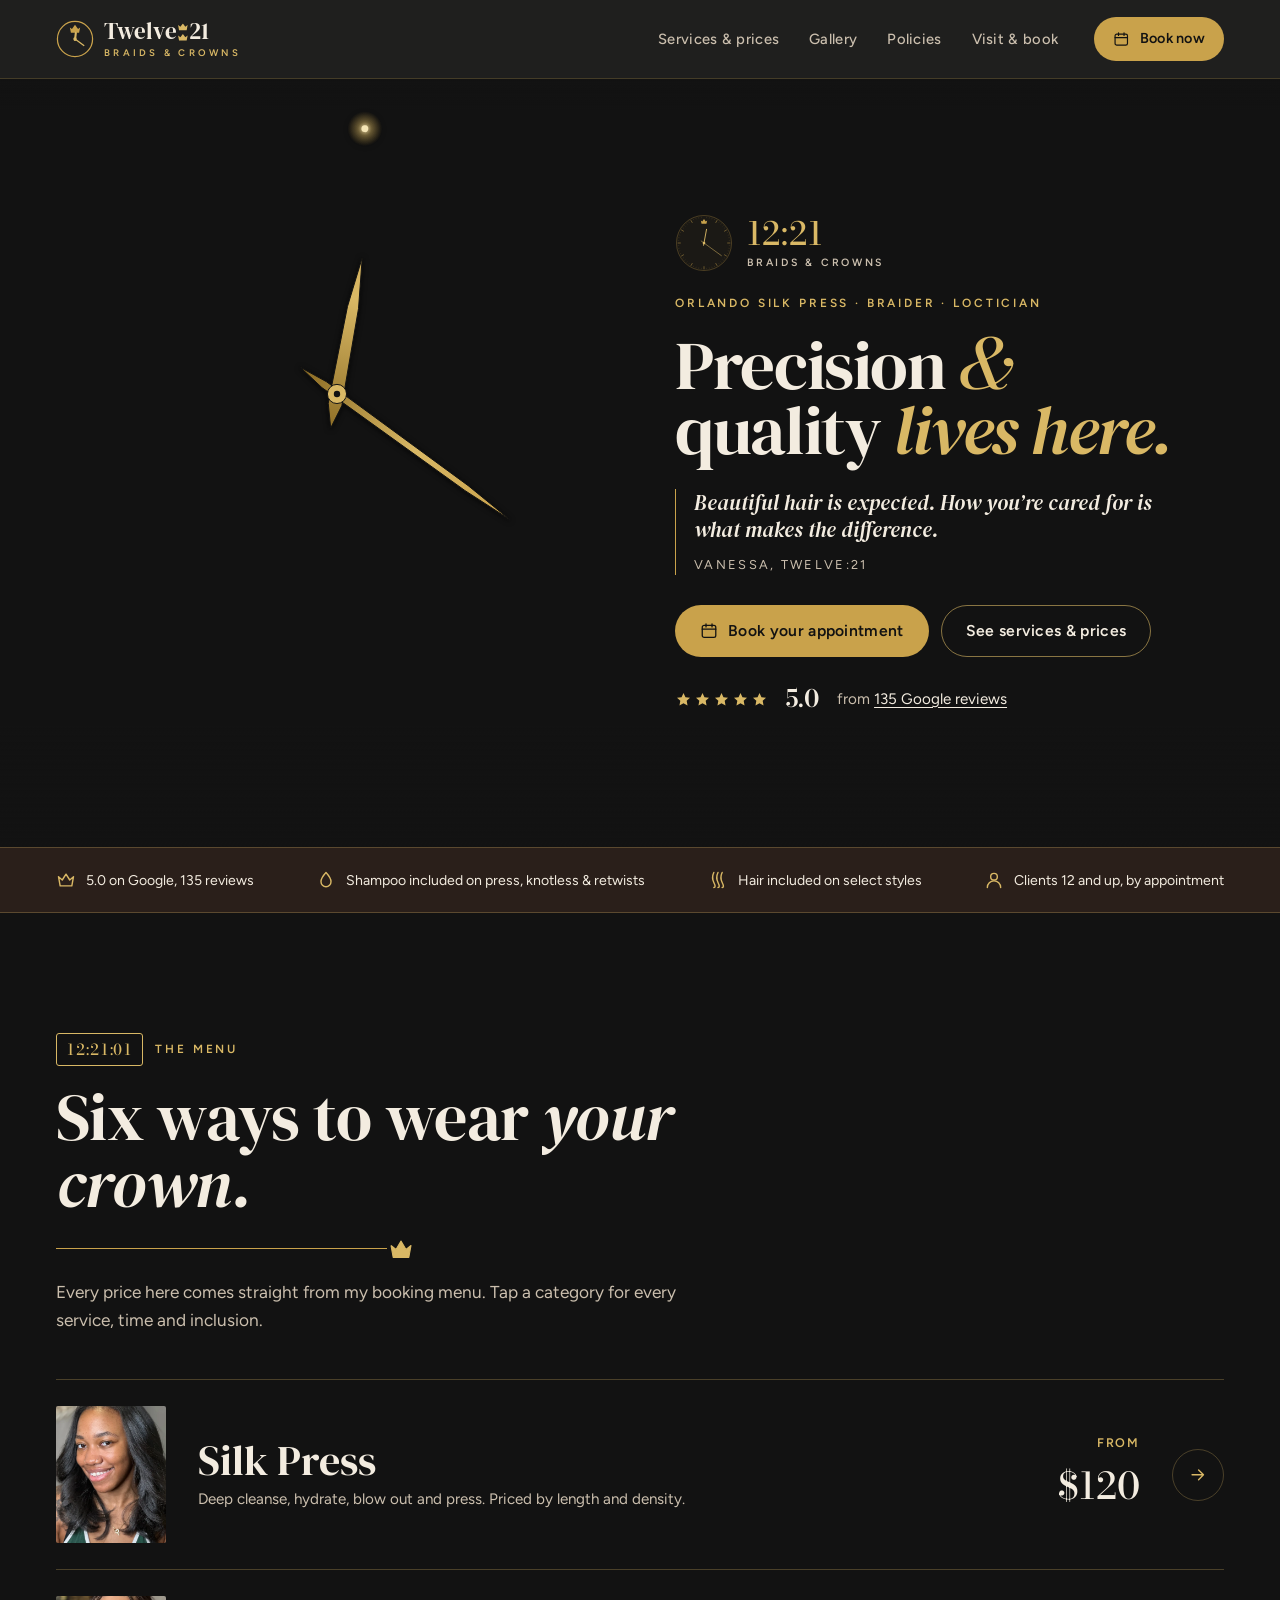
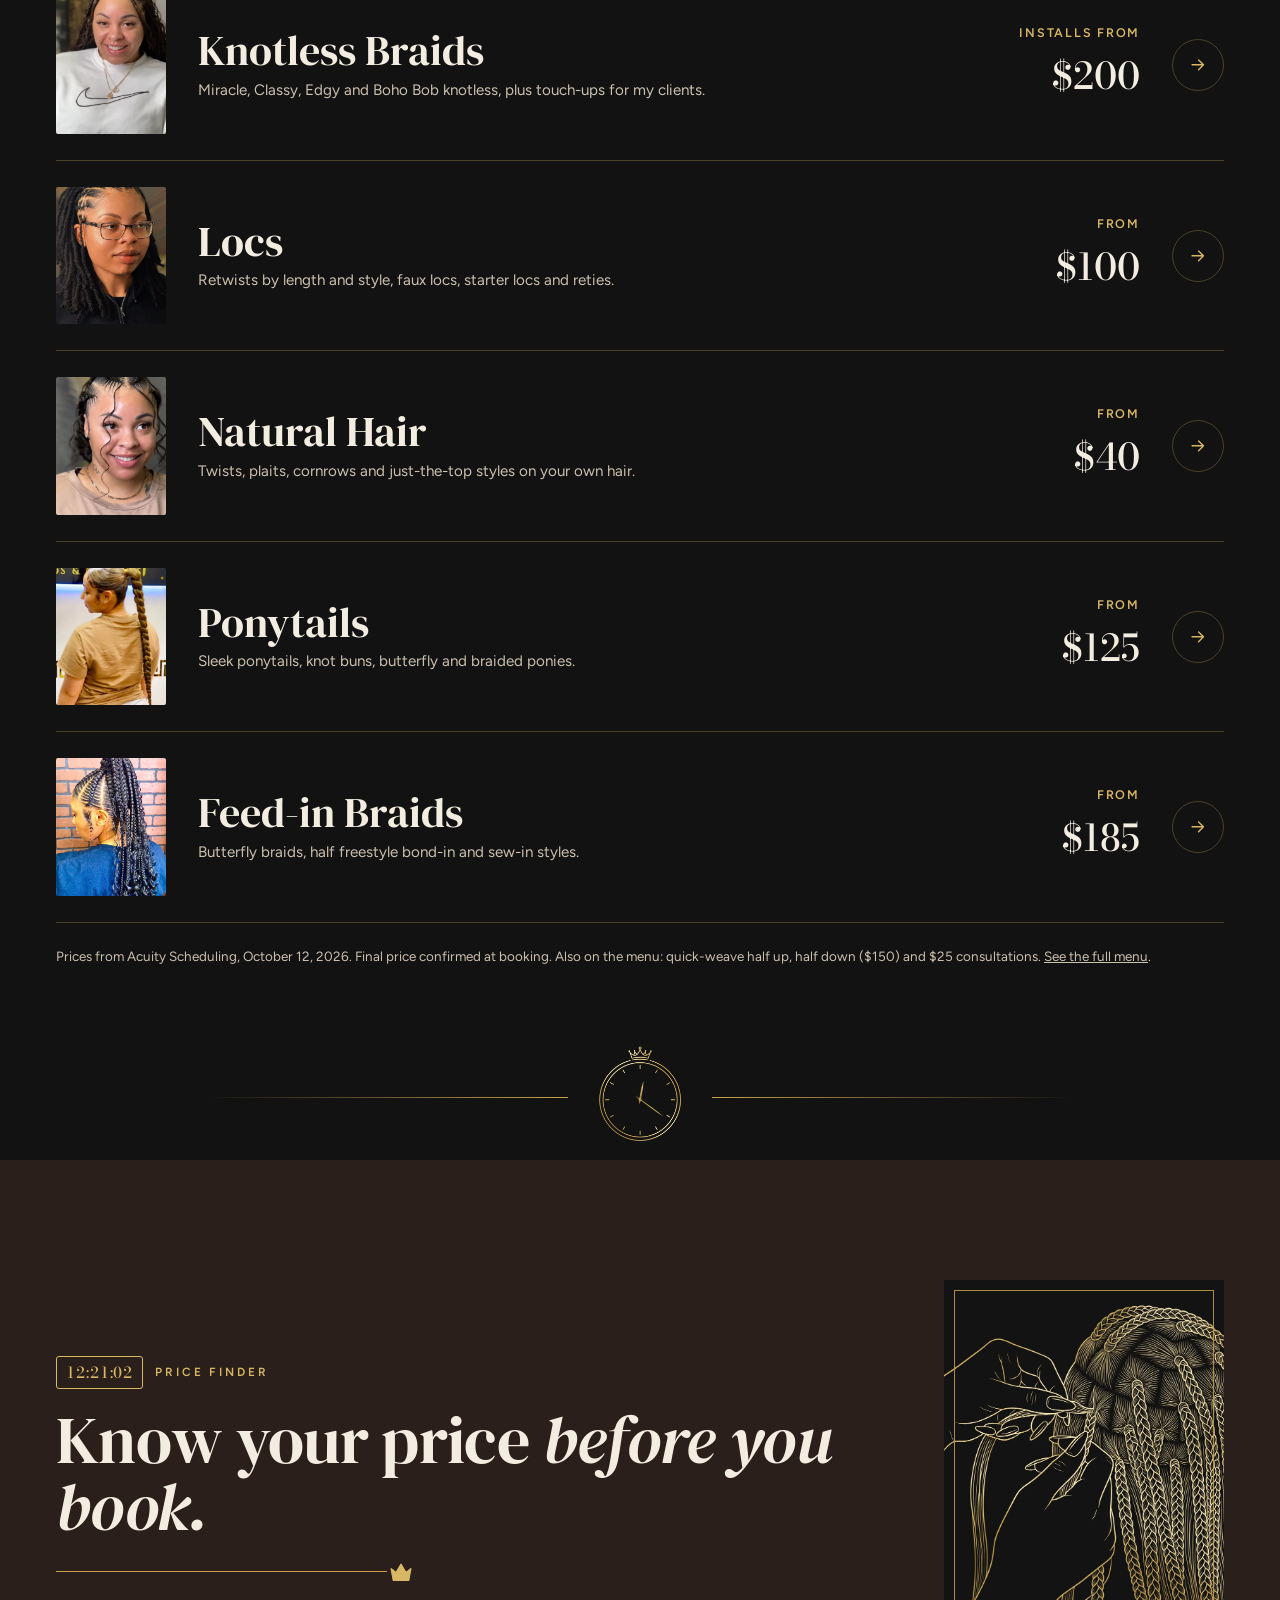
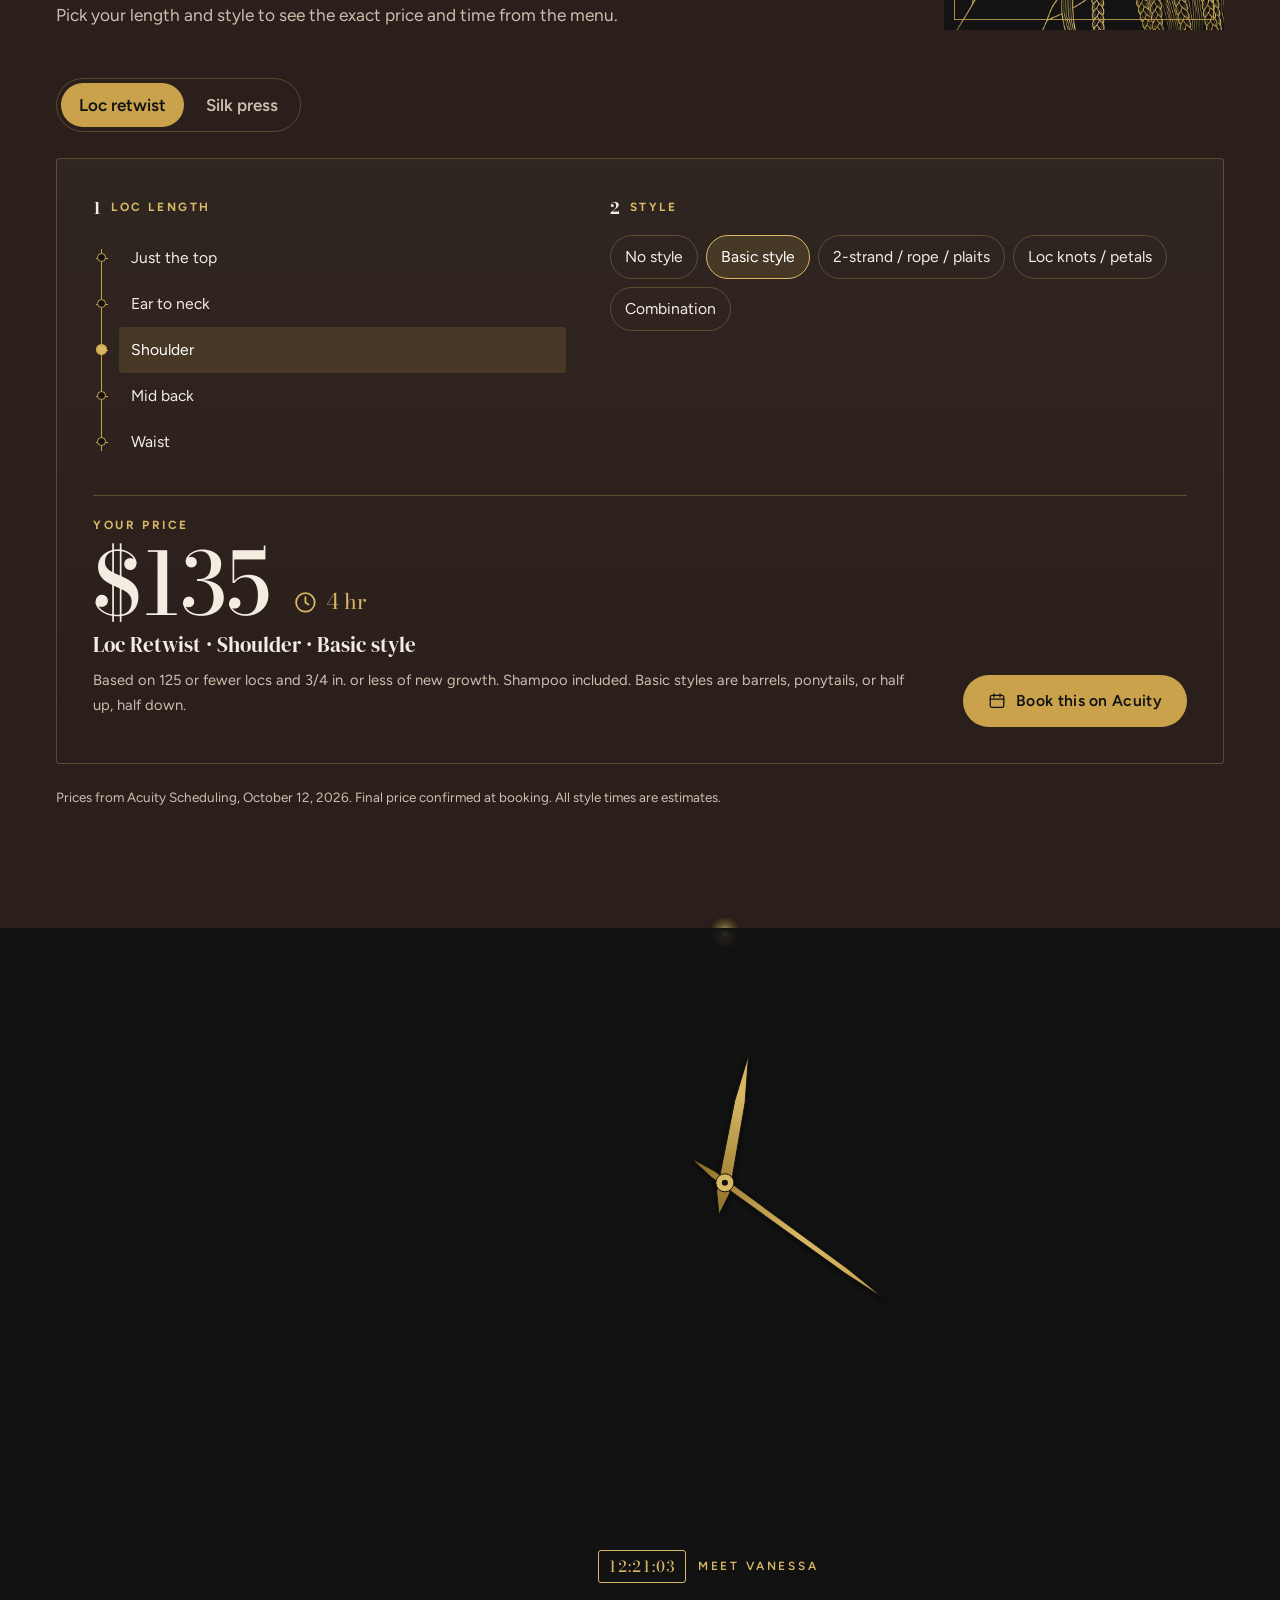
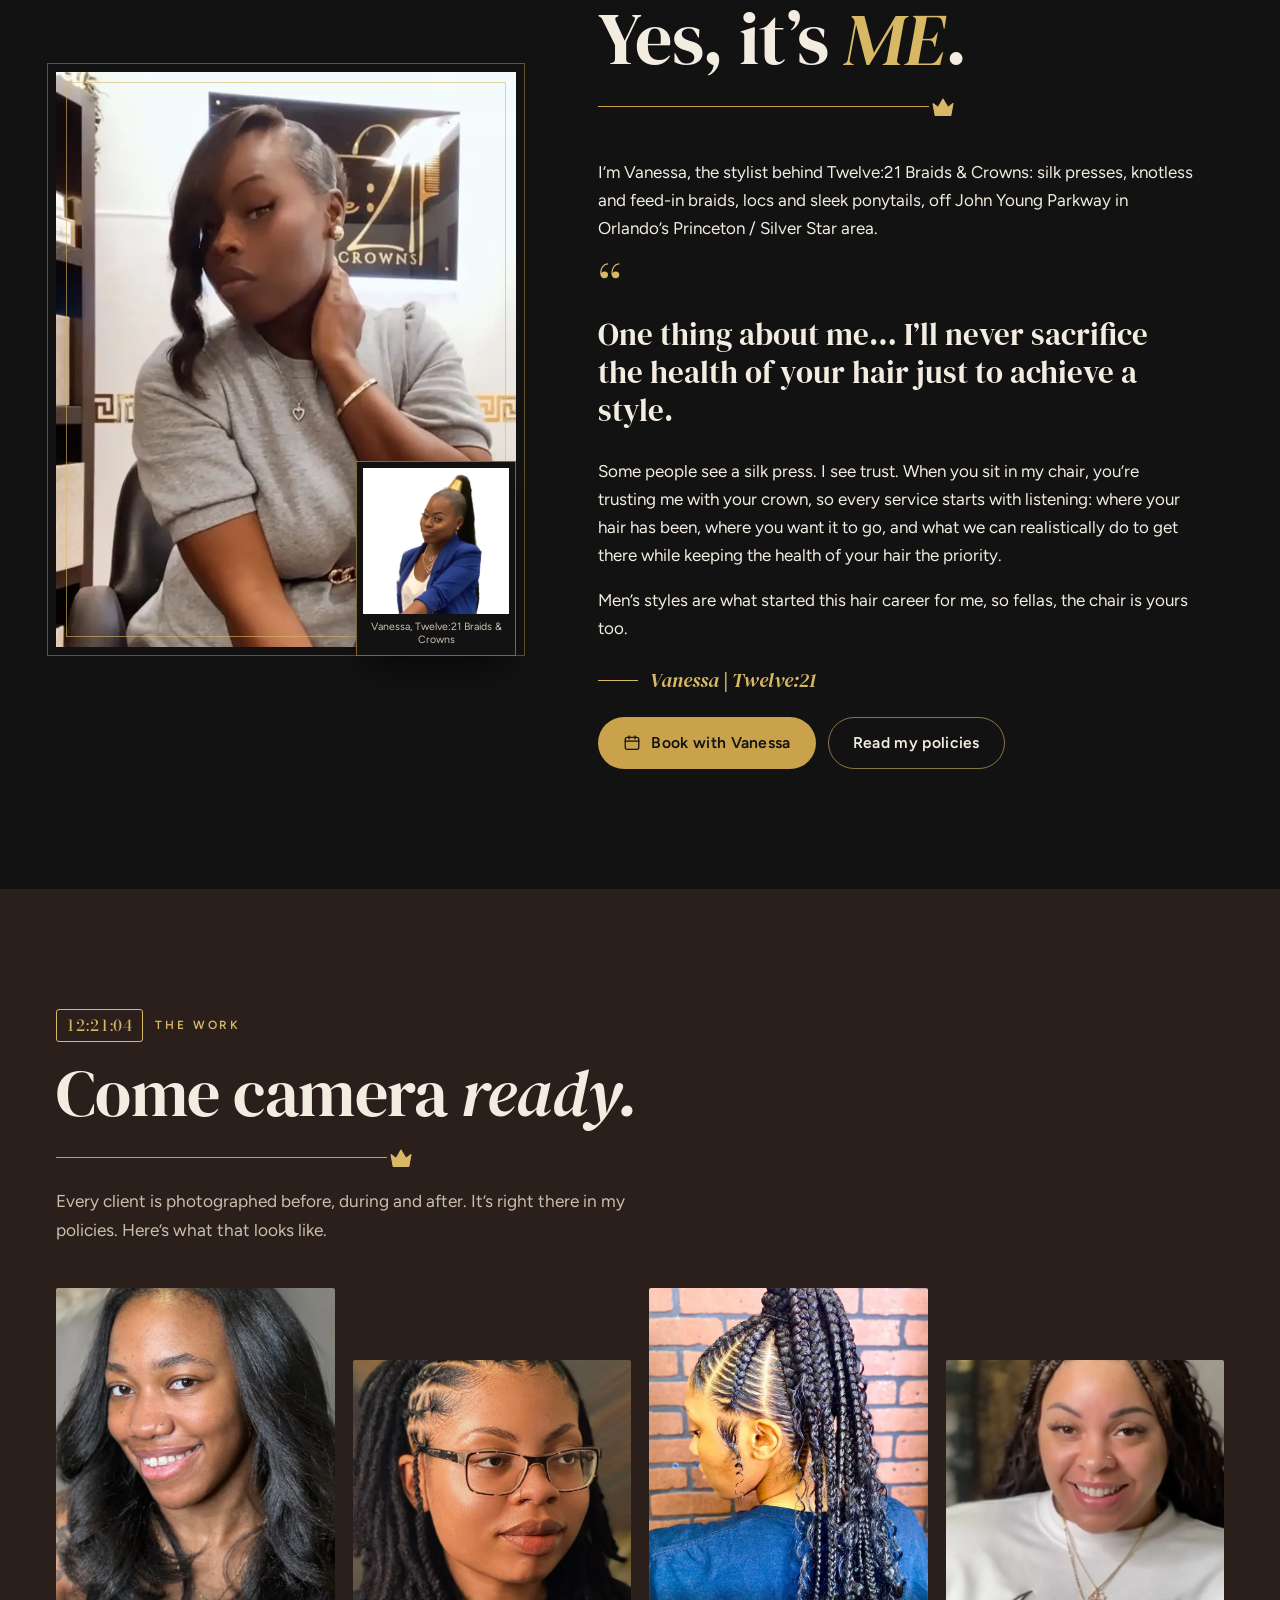
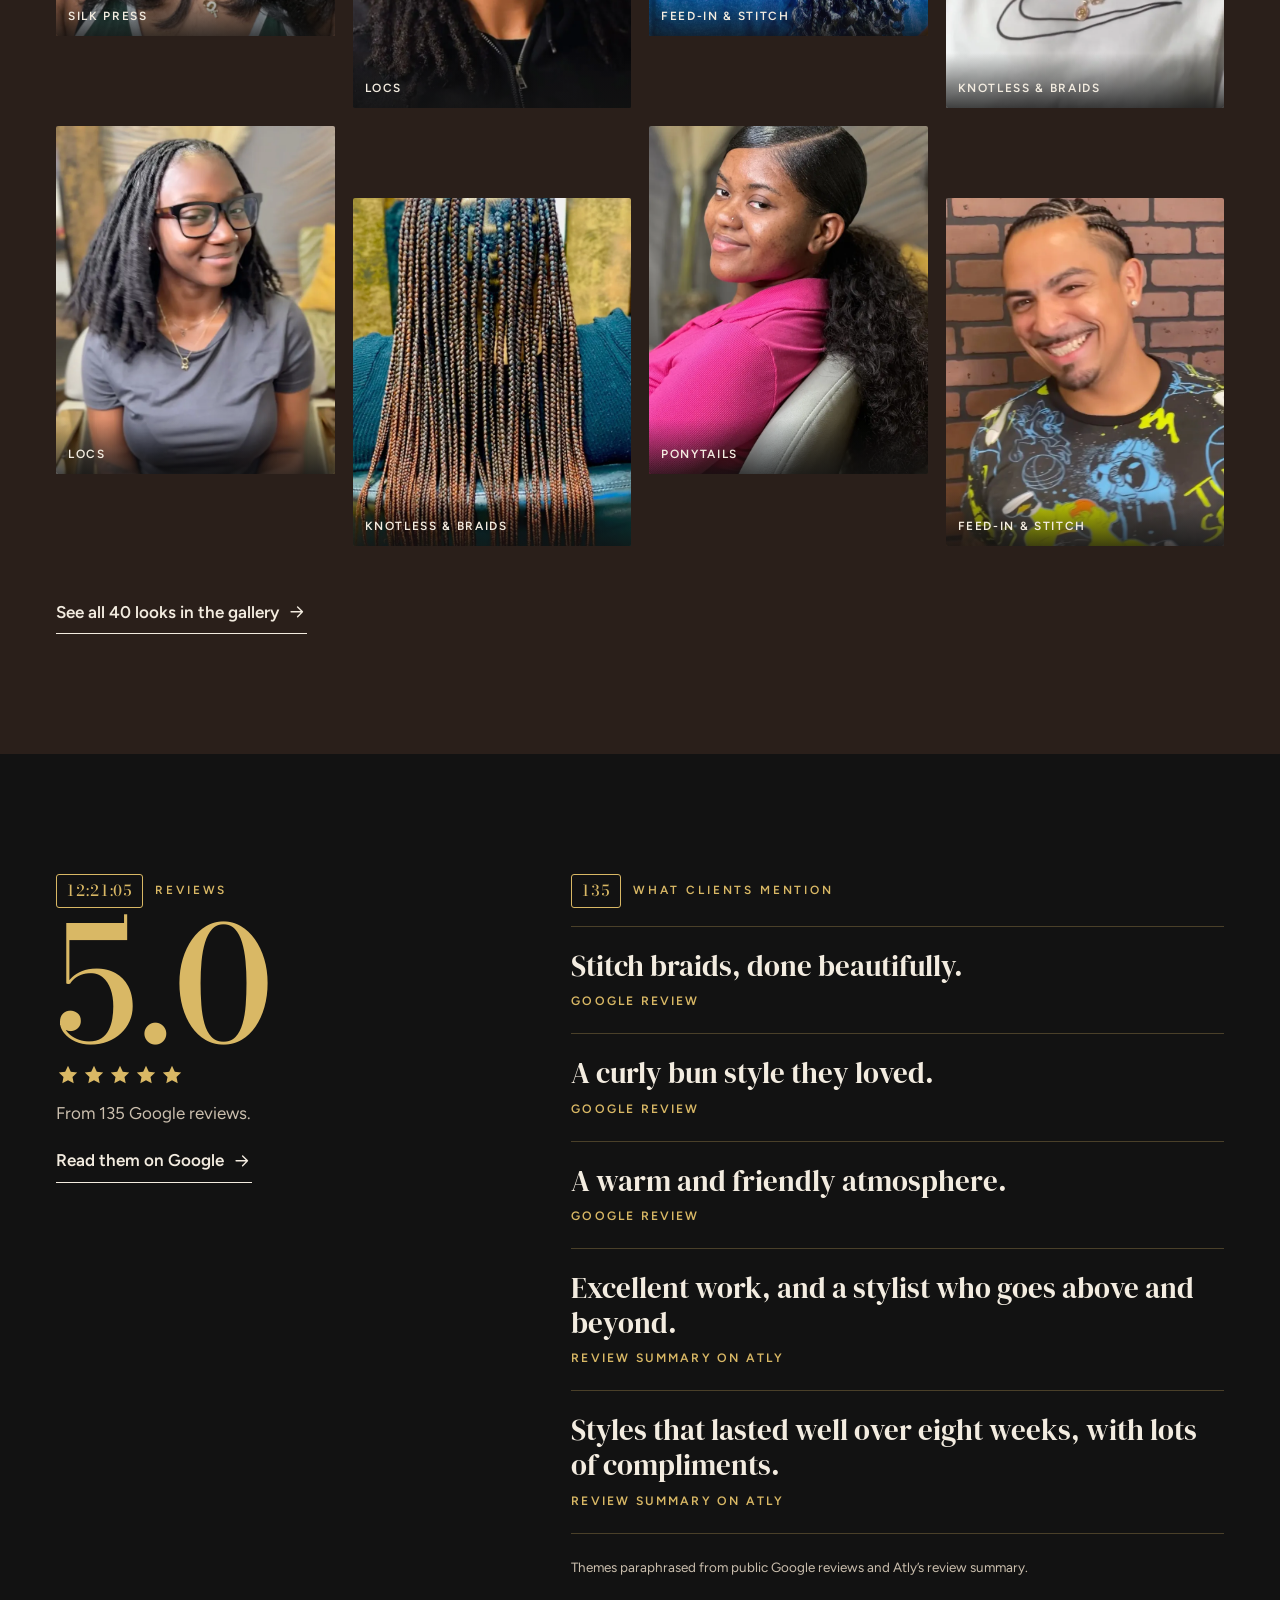
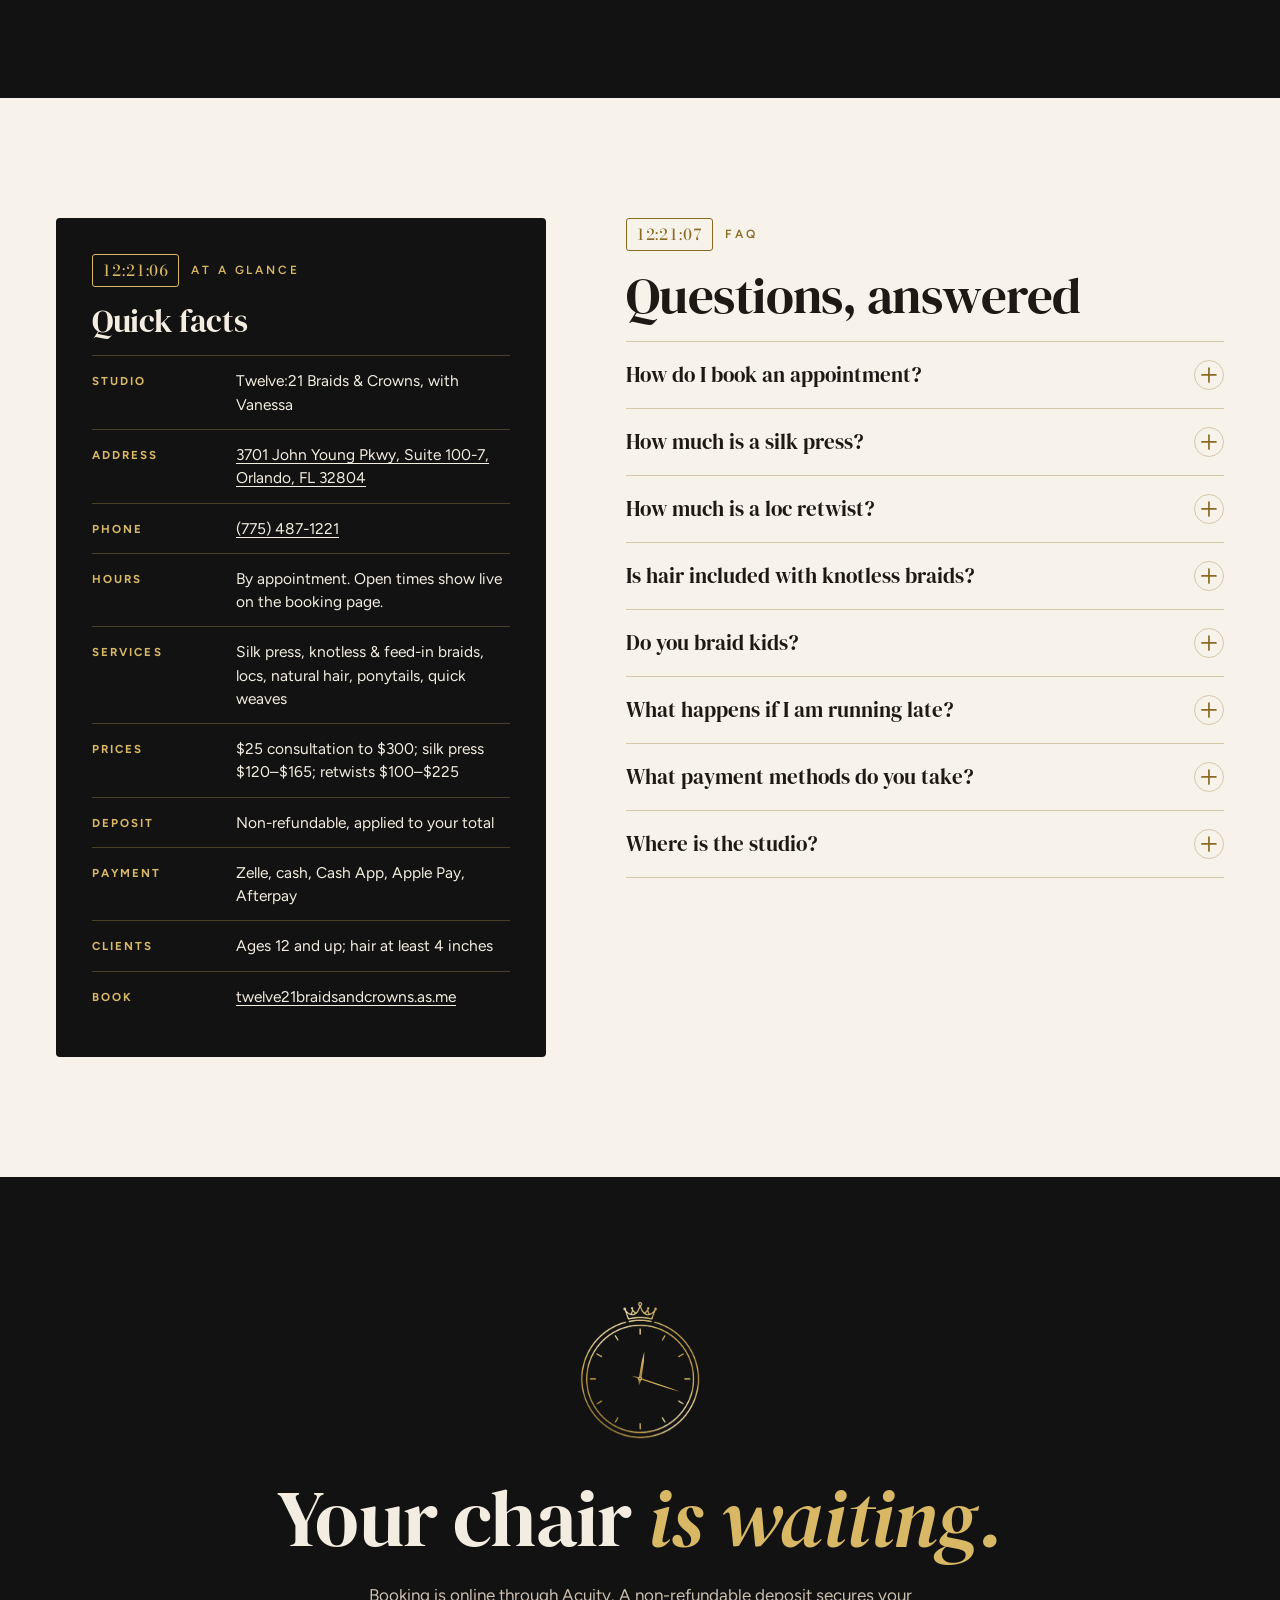
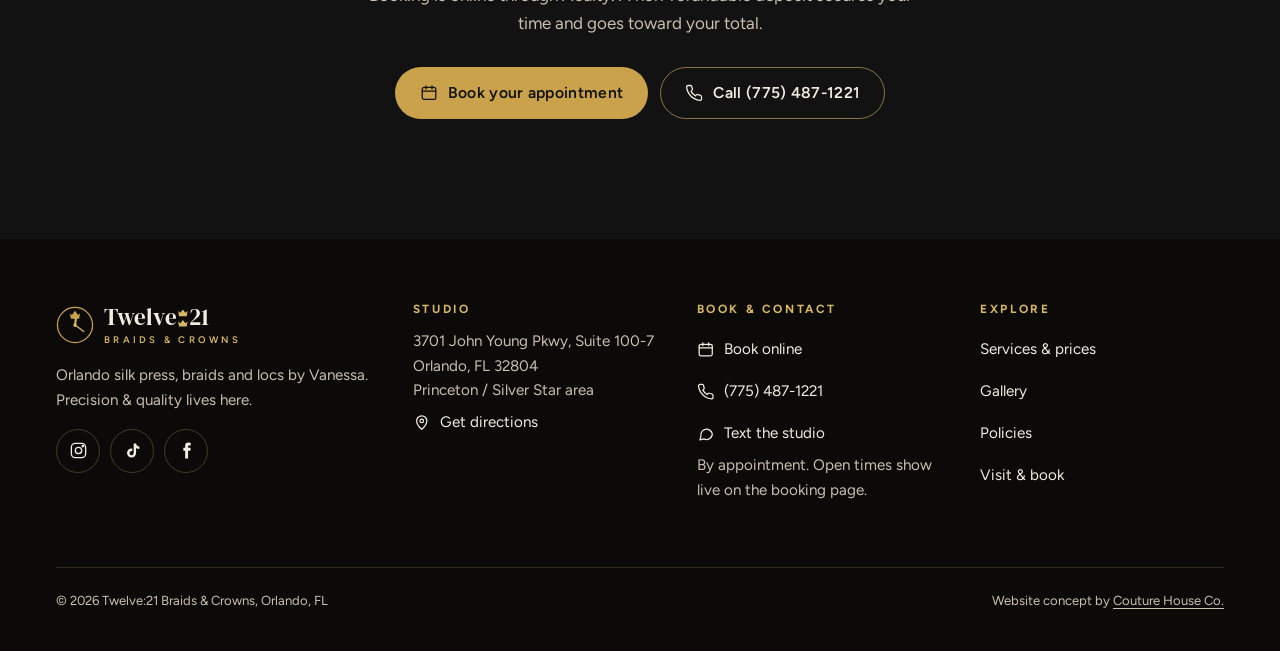
==== commit 3e5ae62e: "Update link preview to gold-line share-2.jpg card. Point og/twitter image tags at the new art and do" ====
--- a/index.html
+++ b/index.html
@@ -14,8 +14,8 @@
 <meta property="og:title" content="Silk Press, Knotless Braids & Locs in Orlando | Twelve:21">
 <meta property="og:description" content="Orlando silk press, knotless and feed-in braids, locs and sleek ponytails by Vanessa. 5.0 from 135 Google reviews. See prices and book online.">
 <meta property="og:url" content="https://twelve21-braids-crowns.netlify.app/">
-<meta property="og:image" content="https://twelve21-braids-crowns.netlify.app/assets/img/share.jpg">
-<meta property="og:image:secure_url" content="https://twelve21-braids-crowns.netlify.app/assets/img/share.jpg">
+<meta property="og:image" content="https://twelve21-braids-crowns.netlify.app/assets/img/share-2.jpg">
+<meta property="og:image:secure_url" content="https://twelve21-braids-crowns.netlify.app/assets/img/share-2.jpg">
 <meta property="og:image:width" content="1200">
 <meta property="og:image:height" content="630">
 <meta property="og:image:type" content="image/jpeg">
@@ -24,7 +24,7 @@
 <meta name="twitter:card" content="summary_large_image">
 <meta name="twitter:title" content="Silk Press, Knotless Braids & Locs in Orlando | Twelve:21">
 <meta name="twitter:description" content="Orlando silk press, knotless and feed-in braids, locs and sleek ponytails by Vanessa. 5.0 from 135 Google reviews. See prices and book online.">
-<meta name="twitter:image" content="https://twelve21-braids-crowns.netlify.app/assets/img/share.jpg">
+<meta name="twitter:image" content="https://twelve21-braids-crowns.netlify.app/assets/img/share-2.jpg">
 <link rel="icon" href="assets/img/favicon.svg" type="image/svg+xml">
 <link rel="icon" href="assets/img/favicon-32.png" sizes="32x32" type="image/png">
 <link rel="apple-touch-icon" href="assets/img/apple-touch-icon.png">
@@ -37,7 +37,7 @@
 <link rel="stylesheet" href="assets/css/site.css?v=20261012b">
 <script src="assets/js/js-flag.js"></script>
 <script src="assets/js/site.js" defer></script>
-<script type="application/ld+json">{"@context":"https://schema.org","@type":"HairSalon","@id":"https://twelve21-braids-crowns.netlify.app/#salon","name":"Twelve:21 Braids & Crowns","url":"https://twelve21-braids-crowns.netlify.app/","logo":"https://twelve21-braids-crowns.netlify.app/assets/img/apple-touch-icon.png","image":["https://twelve21-braids-crowns.netlify.app/assets/img/share.jpg","https://twelve21-braids-crowns.netlify.app/assets/img/sleek-braided-ponytail-precision-parts.webp"],"description":"Orlando silk press, knotless and feed-in braids, locs and sleek ponytails by Vanessa. Precision and quality, by appointment.","telephone":"+1-775-487-1221","address":{"@type":"PostalAddress","streetAddress":"3701 John Young Pkwy, Suite 100-7","addressLocality":"Orlando","addressRegion":"FL","postalCode":"32804","addressCountry":"US"},"geo":{"@type":"GeoCoordinates","latitude":28.5821472,"longitude":-81.4159934},"areaServed":[{"@type":"City","name":"Orlando"},"Princeton / Silver Star","College Park","Pine Hills"],"priceRange":"$25-$300","paymentAccepted":"Zelle, Cash, Cash App, Apple Pay, Afterpay","sameAs":["https://www.instagram.com/twelve21_braidsandcrowns/","https://www.tiktok.com/@twelve21_braidsandcrowns","https://www.facebook.com/Twelve21BraidsAndCrowns","https://www.yelp.com/biz/twelve-21-braids-and-crowns-orlando","https://linktr.ee/twelve21braidsandcrowns"],"potentialAction":{"@type":"ReserveAction","target":"https://twelve21braidsandcrowns.as.me/","name":"Book an appointment"},"aggregateRating":{"@type":"AggregateRating","ratingValue":"5.0","reviewCount":"135","bestRating":"5"},"hasOfferCatalog":{"@type":"OfferCatalog","name":"Twelve:21 menu (Acuity, Oct 12 2026)","itemListElement":[{"@type":"OfferCatalog","name":"Silk Press","itemListElement":[{"@type":"Offer","price":"120","priceCurrency":"USD","itemOffered":{"@type":"Service","name":"Silk Press, Short, Fine","description":"Approx. 2 hr"}},{"@type":"Offer","price":"135","priceCurrency":"USD","itemOffered":{"@type":"Service","name":"Silk Press, Short, Thick","description":"Approx. 2 hr"}},{"@type":"Offer","price":"135","priceCurrency":"USD","itemOffered":{"@type":"Service","name":"Silk Press, Medium, Fine","description":"Approx. 2 hr 15 min"}},{"@type":"Offer","price":"150","priceCurrency":"USD","itemOffered":{"@type":"Service","name":"Silk Press, Medium, Thick","description":"Approx. 2 hr 15 min"}},{"@type":"Offer","price":"150","priceCurrency":"USD","itemOffered":{"@type":"Service","name":"Silk Press, Long, Fine","description":"Approx. 2 hr 35 min"}},{"@type":"Offer","price":"165","priceCurrency":"USD","itemOffered":{"@type":"Service","name":"Silk Press, Long, Thick","description":"Approx. 2 hr 35 min"}},{"@type":"Offer","price":"175","priceCurrency":"USD","itemOffered":{"@type":"Service","name":"Smoothing System","description":"Approx. 3 hr"}}]},{"@type":"OfferCatalog","name":"Knotless Braids","itemListElement":[{"@type":"Offer","price":"250","priceCurrency":"USD","itemOffered":{"@type":"Service","name":"Miracle Knotless (Smedium / Medium)","description":"Approx. 5 hr"}},{"@type":"Offer","price":"200","priceCurrency":"USD","itemOffered":{"@type":"Service","name":"Miracle Knotless (Large)","description":"Approx. 5 hr"}},{"@type":"Offer","price":"300","priceCurrency":"USD","itemOffered":{"@type":"Service","name":"Miracle Knotless (Small)","description":"Approx. 6 hr"}},{"@type":"Offer","price":"295","priceCurrency":"USD","itemOffered":{"@type":"Service","name":"Classy Knotless (Medium)","description":"Approx. 8 hr"}},{"@type":"Offer","price":"275","priceCurrency":"USD","itemOffered":{"@type":"Service","name":"Edgy Knotless (Large)","description":"Approx. 6 hr"}},{"@type":"Offer","price":"300","priceCurrency":"USD","itemOffered":{"@type":"Service","name":"Knotless Boho Bob (Medium)","description":"Approx. 8 hr"}},{"@type":"Offer","price":"275","priceCurrency":"USD","itemOffered":{"@type":"Service","name":"Knotless Boho Bob (Large)","description":"Approx. 7 hr"}},{"@type":"Offer","price":"295","priceCurrency":"USD","itemOffered":{"@type":"Service","name":"Half Freestyle, Half Knotless Plaits (Medium)","description":"Approx. 8 hr"}},{"@type":"Offer","price":"275","priceCurrency":"USD","itemOffered":{"@type":"Service","name":"Half Freestyle, Half Knotless Plaits (Large)","description":"Approx. 6 hr"}},{"@type":"Offer","price":"135","priceCurrency":"USD","itemOffered":{"@type":"Service","name":"Knotless Classic (Medium) Touch-Up","description":"Approx. 3 hr 30 min"}},{"@type":"Offer","price":"125","priceCurrency":"USD","itemOffered":{"@type":"Service","name":"Knotless Edgy (Large) Touch-Up","description":"Approx. 3 hr"}}]},{"@type":"OfferCatalog","name":"Locs","itemListElement":[{"@type":"Offer","price":"295","priceCurrency":"USD","itemOffered":{"@type":"Service","name":"Faux / Soft Locs","description":"Approx. 5 hr"}},{"@type":"Offer","price":"150","priceCurrency":"USD","itemOffered":{"@type":"Service","name":"Starter Locs (Traditional)","description":"Approx. 2 hr 30 min"}},{"@type":"Offer","price":"100","priceCurrency":"USD","itemOffered":{"@type":"Service","name":"Loc Retwist, Just the top, No style","description":"Approx. 1 hr 30 min"}},{"@type":"Offer","price":"110","priceCurrency":"USD","itemOffered":{"@type":"Service","name":"Loc Retwist, Just the top, Basic style","description":"Approx. 2 hr"}},{"@type":"Offer","price":"115","priceCurrency":"USD","itemOffered":{"@type":"Service","name":"Loc Retwist, Just the top, 2-strand / rope / plaits","description":"Approx. 2 hr"}},{"@type":"Offer","price":"105","priceCurrency":"USD","itemOffered":{"@type":"Service","name":"Loc Retwist, Ear to neck, No style","description":"Approx. 3 hr"}},{"@type":"Offer","price":"115","priceCurrency":"USD","itemOffered":{"@type":"Service","name":"Loc Retwist, Ear to neck, Basic style","description":"Approx. 2 hr"}},{"@type":"Offer","price":"130","priceCurrency":"USD","itemOffered":{"@type":"Service","name":"Loc Retwist, Ear to neck, 2-strand / rope / plaits","description":"Approx. 2 hr"}},{"@type":"Offer","price":"150","priceCurrency":"USD","itemOffered":{"@type":"Service","name":"Loc Retwist, Ear to neck, Combination","description":"Approx. 2 hr"}},{"@type":"Offer","price":"125","priceCurrency":"USD","itemOffered":{"@type":"Service","name":"Loc Retwist, Shoulder, No style","description":"Approx. 3 hr"}},{"@type":"Offer","price":"135","priceCurrency":"USD","itemOffered":{"@type":"Service","name":"Loc Retwist, Shoulder, Basic style","description":"Approx. 4 hr"}},{"@type":"Offer","price":"150","priceCurrency":"USD","itemOffered":{"@type":"Service","name":"Loc Retwist, Shoulder, 2-strand / rope / plaits","description":"Approx. 4 hr"}},{"@type":"Offer","price":"165","priceCurrency":"USD","itemOffered":{"@type":"Service","name":"Loc Retwist, Shoulder, Loc knots / petals","description":"Approx. 2 hr"}},{"@type":"Offer","price":"175","priceCurrency":"USD","itemOffered":{"@type":"Service","name":"Loc Retwist, Shoulder, Combination","description":"Approx. 2 hr"}},{"@type":"Offer","price":"135","priceCurrency":"USD","itemOffered":{"@type":"Service","name":"Loc Retwist, Mid back, No style","description":"Approx. 3 hr"}},{"@type":"Offer","price":"145","priceCurrency":"USD","itemOffered":{"@type":"Service","name":"Loc Retwist, Mid back, Basic style","description":"Approx. 3 hr"}},{"@type":"Offer","price":"175","priceCurrency":"USD","itemOffered":{"@type":"Service","name":"Loc Retwist, Mid back, 2-strand / rope / plaits","description":"Approx. 4 hr"}},{"@type":"Offer","price":"185","priceCurrency":"USD","itemOffered":{"@type":"Service","name":"Loc Retwist, Mid back, Loc knots / petals","description":"Approx. 3 hr"}},{"@type":"Offer","price":"210","priceCurrency":"USD","itemOffered":{"@type":"Service","name":"Loc Retwist, Mid back, Combination","description":"Approx. 4 hr"}},{"@type":"Offer","price":"165","priceCurrency":"USD","itemOffered":{"@type":"Service","name":"Loc Retwist, Waist, No style","description":"Approx. 1 hr 30 min"}},{"@type":"Offer","price":"175","priceCurrency":"USD","itemOffered":{"@type":"Service","name":"Loc Retwist, Waist, Basic style","description":"Approx. 4 hr 30 min"}},{"@type":"Offer","price":"190","priceCurrency":"USD","itemOffered":{"@type":"Service","name":"Loc Retwist, Waist, 2-strand / rope / plaits","description":"Approx. 4 hr"}},{"@type":"Offer","price":"205","priceCurrency":"USD","itemOffered":{"@type":"Service","name":"Loc Retwist, Waist, Loc knots / petals","description":"Approx. 4 hr"}},{"@type":"Offer","price":"225","priceCurrency":"USD","itemOffered":{"@type":"Service","name":"Loc Retwist, Waist, Combination","description":"Approx. 4 hr"}},{"@type":"Offer","price":"150","priceCurrency":"USD","itemOffered":{"@type":"Service","name":"Loc Retie, Interlocking (not micro)","description":"Approx. 2 hr 55 min"}},{"@type":"Offer","price":"300","priceCurrency":"USD","itemOffered":{"@type":"Service","name":"Retie, Micro Locs","description":"Approx. 4 hr"}}]},{"@type":"OfferCatalog","name":"Natural Hair","itemListElement":[{"@type":"Offer","price":"40","priceCurrency":"USD","itemOffered":{"@type":"Service","name":"Braid Down","description":"Approx. 30 min"}},{"@type":"Offer","price":"75","priceCurrency":"USD","itemOffered":{"@type":"Service","name":"Protective Style Prep","description":"Approx. 45 min"}},{"@type":"Offer","price":"125","priceCurrency":"USD","itemOffered":{"@type":"Service","name":"Medium Two-Strand Twists","description":"Approx. 3 hr"}},{"@type":"Offer","price":"135","priceCurrency":"USD","itemOffered":{"@type":"Service","name":"Medium Plaits","description":"Approx. 3 hr"}},{"@type":"Offer","price":"115","priceCurrency":"USD","itemOffered":{"@type":"Service","name":"Large Plaits","description":"Approx. 2 hr 30 min"}},{"@type":"Offer","price":"120","priceCurrency":"USD","itemOffered":{"@type":"Service","name":"3 to 5 Cornrows","description":"Approx. 2 hr 30 min"}},{"@type":"Offer","price":"130","priceCurrency":"USD","itemOffered":{"@type":"Service","name":"6 to 8 Cornrows","description":"Approx. 3 hr"}},{"@type":"Offer","price":"150","priceCurrency":"USD","itemOffered":{"@type":"Service","name":"9 to 12 Cornrows","description":"Approx. 3 hr 30 min"}},{"@type":"Offer","price":"60","priceCurrency":"USD","itemOffered":{"@type":"Service","name":"Just the Top, 2 Braids","description":"Approx. 1 hr"}},{"@type":"Offer","price":"85","priceCurrency":"USD","itemOffered":{"@type":"Service","name":"Just the Top, 3 to 5 Braids","description":"Approx. 1 hr 30 min"}},{"@type":"Offer","price":"120","priceCurrency":"USD","itemOffered":{"@type":"Service","name":"Just the Top, Freestyle Braids","description":"Approx. 2 hr"}},{"@type":"Offer","price":"110","priceCurrency":"USD","itemOffered":{"@type":"Service","name":"Just the Top, Plaits / Two-Strand (Medium)","description":"Approx. 2 hr 30 min"}},{"@type":"Offer","price":"100","priceCurrency":"USD","itemOffered":{"@type":"Service","name":"Just the Top, Plaits / Twist (Large)","description":"Approx. 2 hr"}}]},{"@type":"OfferCatalog","name":"Ponytails","itemListElement":[{"@type":"Offer","price":"125","priceCurrency":"USD","itemOffered":{"@type":"Service","name":"Sleek Ponytail or Knot Bun","description":"Approx. 2 hr"}},{"@type":"Offer","price":"130","priceCurrency":"USD","itemOffered":{"@type":"Service","name":"Sleek Ponytail or Knot Bun with Part, Swoop, Braid or Bang","description":"Approx. 2 hr"}},{"@type":"Offer","price":"150","priceCurrency":"USD","itemOffered":{"@type":"Service","name":"Double Sleek Ponytails / Knot Buns","description":"Approx. 2 hr"}},{"@type":"Offer","price":"160","priceCurrency":"USD","itemOffered":{"@type":"Service","name":"Double Sleek Ponytails / Knot Buns with Swoop","description":"Approx. 2 hr"}},{"@type":"Offer","price":"130","priceCurrency":"USD","itemOffered":{"@type":"Service","name":"Sleek Butterfly Ponytail","description":"Approx. 2 hr"}},{"@type":"Offer","price":"175","priceCurrency":"USD","itemOffered":{"@type":"Service","name":"Butterfly Ponytail with 3 to 4 Stitch Braids","description":"Approx. 2 hr"}},{"@type":"Offer","price":"250","priceCurrency":"USD","itemOffered":{"@type":"Service","name":"Small Braided Pony (10+ cornrows)","description":"Approx. 5 hr"}},{"@type":"Offer","price":"200","priceCurrency":"USD","itemOffered":{"@type":"Service","name":"Medium Braided Pony (7 to 9 cornrows)","description":"Approx. 5 hr"}},{"@type":"Offer","price":"175","priceCurrency":"USD","itemOffered":{"@type":"Service","name":"Large Braided Pony (4 to 6 cornrows)","description":"Approx. 4 hr 30 min"}}]},{"@type":"OfferCatalog","name":"Weave","itemListElement":[{"@type":"Offer","price":"150","priceCurrency":"USD","itemOffered":{"@type":"Service","name":"Half Up Sleek Ponytail, Half Down (Quick Weave)","description":"Approx. 2 hr 30 min"}},{"@type":"Offer","price":"150","priceCurrency":"USD","itemOffered":{"@type":"Service","name":"Half Up, Half Down with 2 Braids (Quick Weave)","description":"Approx. 2 hr 30 min"}}]},{"@type":"OfferCatalog","name":"Feed-in Braids","itemListElement":[{"@type":"Offer","price":"185","priceCurrency":"USD","itemOffered":{"@type":"Service","name":"4 Butterfly Braids with Bun(s) and Curls","description":"Approx. 3 hr"}},{"@type":"Offer","price":"195","priceCurrency":"USD","itemOffered":{"@type":"Service","name":"4 Butterfly Braids with French Curls","description":"Approx. 3 hr"}},{"@type":"Offer","price":"200","priceCurrency":"USD","itemOffered":{"@type":"Service","name":"Half Freestyle, Half Bond-In","description":"Approx. 3 hr"}},{"@type":"Offer","price":"250","priceCurrency":"USD","itemOffered":{"@type":"Service","name":"Half Freestyle, Half Sew-In","description":"Approx. 4 hr"}}]},{"@type":"OfferCatalog","name":"Consultations","itemListElement":[{"@type":"Offer","price":"25","priceCurrency":"USD","itemOffered":{"@type":"Service","name":"Consultation for Future Services","description":"Approx. 20 min"}},{"@type":"Offer","price":"25","priceCurrency":"USD","itemOffered":{"@type":"Service","name":"Consultation for Locs","description":"Approx. 20 min"}}]}]}}</script>
+<script type="application/ld+json">{"@context":"https://schema.org","@type":"HairSalon","@id":"https://twelve21-braids-crowns.netlify.app/#salon","name":"Twelve:21 Braids & Crowns","url":"https://twelve21-braids-crowns.netlify.app/","logo":"https://twelve21-braids-crowns.netlify.app/assets/img/apple-touch-icon.png","image":["https://twelve21-braids-crowns.netlify.app/assets/img/share-2.jpg","https://twelve21-braids-crowns.netlify.app/assets/img/sleek-braided-ponytail-precision-parts.webp"],"description":"Orlando silk press, knotless and feed-in braids, locs and sleek ponytails by Vanessa. Precision and quality, by appointment.","telephone":"+1-775-487-1221","address":{"@type":"PostalAddress","streetAddress":"3701 John Young Pkwy, Suite 100-7","addressLocality":"Orlando","addressRegion":"FL","postalCode":"32804","addressCountry":"US"},"geo":{"@type":"GeoCoordinates","latitude":28.5821472,"longitude":-81.4159934},"areaServed":[{"@type":"City","name":"Orlando"},"Princeton / Silver Star","College Park","Pine Hills"],"priceRange":"$25-$300","paymentAccepted":"Zelle, Cash, Cash App, Apple Pay, Afterpay","sameAs":["https://www.instagram.com/twelve21_braidsandcrowns/","https://www.tiktok.com/@twelve21_braidsandcrowns","https://www.facebook.com/Twelve21BraidsAndCrowns","https://www.yelp.com/biz/twelve-21-braids-and-crowns-orlando","https://linktr.ee/twelve21braidsandcrowns"],"potentialAction":{"@type":"ReserveAction","target":"https://twelve21braidsandcrowns.as.me/","name":"Book an appointment"},"aggregateRating":{"@type":"AggregateRating","ratingValue":"5.0","reviewCount":"135","bestRating":"5"},"hasOfferCatalog":{"@type":"OfferCatalog","name":"Twelve:21 menu (Acuity, Oct 12 2026)","itemListElement":[{"@type":"OfferCatalog","name":"Silk Press","itemListElement":[{"@type":"Offer","price":"120","priceCurrency":"USD","itemOffered":{"@type":"Service","name":"Silk Press, Short, Fine","description":"Approx. 2 hr"}},{"@type":"Offer","price":"135","priceCurrency":"USD","itemOffered":{"@type":"Service","name":"Silk Press, Short, Thick","description":"Approx. 2 hr"}},{"@type":"Offer","price":"135","priceCurrency":"USD","itemOffered":{"@type":"Service","name":"Silk Press, Medium, Fine","description":"Approx. 2 hr 15 min"}},{"@type":"Offer","price":"150","priceCurrency":"USD","itemOffered":{"@type":"Service","name":"Silk Press, Medium, Thick","description":"Approx. 2 hr 15 min"}},{"@type":"Offer","price":"150","priceCurrency":"USD","itemOffered":{"@type":"Service","name":"Silk Press, Long, Fine","description":"Approx. 2 hr 35 min"}},{"@type":"Offer","price":"165","priceCurrency":"USD","itemOffered":{"@type":"Service","name":"Silk Press, Long, Thick","description":"Approx. 2 hr 35 min"}},{"@type":"Offer","price":"175","priceCurrency":"USD","itemOffered":{"@type":"Service","name":"Smoothing System","description":"Approx. 3 hr"}}]},{"@type":"OfferCatalog","name":"Knotless Braids","itemListElement":[{"@type":"Offer","price":"250","priceCurrency":"USD","itemOffered":{"@type":"Service","name":"Miracle Knotless (Smedium / Medium)","description":"Approx. 5 hr"}},{"@type":"Offer","price":"200","priceCurrency":"USD","itemOffered":{"@type":"Service","name":"Miracle Knotless (Large)","description":"Approx. 5 hr"}},{"@type":"Offer","price":"300","priceCurrency":"USD","itemOffered":{"@type":"Service","name":"Miracle Knotless (Small)","description":"Approx. 6 hr"}},{"@type":"Offer","price":"295","priceCurrency":"USD","itemOffered":{"@type":"Service","name":"Classy Knotless (Medium)","description":"Approx. 8 hr"}},{"@type":"Offer","price":"275","priceCurrency":"USD","itemOffered":{"@type":"Service","name":"Edgy Knotless (Large)","description":"Approx. 6 hr"}},{"@type":"Offer","price":"300","priceCurrency":"USD","itemOffered":{"@type":"Service","name":"Knotless Boho Bob (Medium)","description":"Approx. 8 hr"}},{"@type":"Offer","price":"275","priceCurrency":"USD","itemOffered":{"@type":"Service","name":"Knotless Boho Bob (Large)","description":"Approx. 7 hr"}},{"@type":"Offer","price":"295","priceCurrency":"USD","itemOffered":{"@type":"Service","name":"Half Freestyle, Half Knotless Plaits (Medium)","description":"Approx. 8 hr"}},{"@type":"Offer","price":"275","priceCurrency":"USD","itemOffered":{"@type":"Service","name":"Half Freestyle, Half Knotless Plaits (Large)","description":"Approx. 6 hr"}},{"@type":"Offer","price":"135","priceCurrency":"USD","itemOffered":{"@type":"Service","name":"Knotless Classic (Medium) Touch-Up","description":"Approx. 3 hr 30 min"}},{"@type":"Offer","price":"125","priceCurrency":"USD","itemOffered":{"@type":"Service","name":"Knotless Edgy (Large) Touch-Up","description":"Approx. 3 hr"}}]},{"@type":"OfferCatalog","name":"Locs","itemListElement":[{"@type":"Offer","price":"295","priceCurrency":"USD","itemOffered":{"@type":"Service","name":"Faux / Soft Locs","description":"Approx. 5 hr"}},{"@type":"Offer","price":"150","priceCurrency":"USD","itemOffered":{"@type":"Service","name":"Starter Locs (Traditional)","description":"Approx. 2 hr 30 min"}},{"@type":"Offer","price":"100","priceCurrency":"USD","itemOffered":{"@type":"Service","name":"Loc Retwist, Just the top, No style","description":"Approx. 1 hr 30 min"}},{"@type":"Offer","price":"110","priceCurrency":"USD","itemOffered":{"@type":"Service","name":"Loc Retwist, Just the top, Basic style","description":"Approx. 2 hr"}},{"@type":"Offer","price":"115","priceCurrency":"USD","itemOffered":{"@type":"Service","name":"Loc Retwist, Just the top, 2-strand / rope / plaits","description":"Approx. 2 hr"}},{"@type":"Offer","price":"105","priceCurrency":"USD","itemOffered":{"@type":"Service","name":"Loc Retwist, Ear to neck, No style","description":"Approx. 3 hr"}},{"@type":"Offer","price":"115","priceCurrency":"USD","itemOffered":{"@type":"Service","name":"Loc Retwist, Ear to neck, Basic style","description":"Approx. 2 hr"}},{"@type":"Offer","price":"130","priceCurrency":"USD","itemOffered":{"@type":"Service","name":"Loc Retwist, Ear to neck, 2-strand / rope / plaits","description":"Approx. 2 hr"}},{"@type":"Offer","price":"150","priceCurrency":"USD","itemOffered":{"@type":"Service","name":"Loc Retwist, Ear to neck, Combination","description":"Approx. 2 hr"}},{"@type":"Offer","price":"125","priceCurrency":"USD","itemOffered":{"@type":"Service","name":"Loc Retwist, Shoulder, No style","description":"Approx. 3 hr"}},{"@type":"Offer","price":"135","priceCurrency":"USD","itemOffered":{"@type":"Service","name":"Loc Retwist, Shoulder, Basic style","description":"Approx. 4 hr"}},{"@type":"Offer","price":"150","priceCurrency":"USD","itemOffered":{"@type":"Service","name":"Loc Retwist, Shoulder, 2-strand / rope / plaits","description":"Approx. 4 hr"}},{"@type":"Offer","price":"165","priceCurrency":"USD","itemOffered":{"@type":"Service","name":"Loc Retwist, Shoulder, Loc knots / petals","description":"Approx. 2 hr"}},{"@type":"Offer","price":"175","priceCurrency":"USD","itemOffered":{"@type":"Service","name":"Loc Retwist, Shoulder, Combination","description":"Approx. 2 hr"}},{"@type":"Offer","price":"135","priceCurrency":"USD","itemOffered":{"@type":"Service","name":"Loc Retwist, Mid back, No style","description":"Approx. 3 hr"}},{"@type":"Offer","price":"145","priceCurrency":"USD","itemOffered":{"@type":"Service","name":"Loc Retwist, Mid back, Basic style","description":"Approx. 3 hr"}},{"@type":"Offer","price":"175","priceCurrency":"USD","itemOffered":{"@type":"Service","name":"Loc Retwist, Mid back, 2-strand / rope / plaits","description":"Approx. 4 hr"}},{"@type":"Offer","price":"185","priceCurrency":"USD","itemOffered":{"@type":"Service","name":"Loc Retwist, Mid back, Loc knots / petals","description":"Approx. 3 hr"}},{"@type":"Offer","price":"210","priceCurrency":"USD","itemOffered":{"@type":"Service","name":"Loc Retwist, Mid back, Combination","description":"Approx. 4 hr"}},{"@type":"Offer","price":"165","priceCurrency":"USD","itemOffered":{"@type":"Service","name":"Loc Retwist, Waist, No style","description":"Approx. 1 hr 30 min"}},{"@type":"Offer","price":"175","priceCurrency":"USD","itemOffered":{"@type":"Service","name":"Loc Retwist, Waist, Basic style","description":"Approx. 4 hr 30 min"}},{"@type":"Offer","price":"190","priceCurrency":"USD","itemOffered":{"@type":"Service","name":"Loc Retwist, Waist, 2-strand / rope / plaits","description":"Approx. 4 hr"}},{"@type":"Offer","price":"205","priceCurrency":"USD","itemOffered":{"@type":"Service","name":"Loc Retwist, Waist, Loc knots / petals","description":"Approx. 4 hr"}},{"@type":"Offer","price":"225","priceCurrency":"USD","itemOffered":{"@type":"Service","name":"Loc Retwist, Waist, Combination","description":"Approx. 4 hr"}},{"@type":"Offer","price":"150","priceCurrency":"USD","itemOffered":{"@type":"Service","name":"Loc Retie, Interlocking (not micro)","description":"Approx. 2 hr 55 min"}},{"@type":"Offer","price":"300","priceCurrency":"USD","itemOffered":{"@type":"Service","name":"Retie, Micro Locs","description":"Approx. 4 hr"}}]},{"@type":"OfferCatalog","name":"Natural Hair","itemListElement":[{"@type":"Offer","price":"40","priceCurrency":"USD","itemOffered":{"@type":"Service","name":"Braid Down","description":"Approx. 30 min"}},{"@type":"Offer","price":"75","priceCurrency":"USD","itemOffered":{"@type":"Service","name":"Protective Style Prep","description":"Approx. 45 min"}},{"@type":"Offer","price":"125","priceCurrency":"USD","itemOffered":{"@type":"Service","name":"Medium Two-Strand Twists","description":"Approx. 3 hr"}},{"@type":"Offer","price":"135","priceCurrency":"USD","itemOffered":{"@type":"Service","name":"Medium Plaits","description":"Approx. 3 hr"}},{"@type":"Offer","price":"115","priceCurrency":"USD","itemOffered":{"@type":"Service","name":"Large Plaits","description":"Approx. 2 hr 30 min"}},{"@type":"Offer","price":"120","priceCurrency":"USD","itemOffered":{"@type":"Service","name":"3 to 5 Cornrows","description":"Approx. 2 hr 30 min"}},{"@type":"Offer","price":"130","priceCurrency":"USD","itemOffered":{"@type":"Service","name":"6 to 8 Cornrows","description":"Approx. 3 hr"}},{"@type":"Offer","price":"150","priceCurrency":"USD","itemOffered":{"@type":"Service","name":"9 to 12 Cornrows","description":"Approx. 3 hr 30 min"}},{"@type":"Offer","price":"60","priceCurrency":"USD","itemOffered":{"@type":"Service","name":"Just the Top, 2 Braids","description":"Approx. 1 hr"}},{"@type":"Offer","price":"85","priceCurrency":"USD","itemOffered":{"@type":"Service","name":"Just the Top, 3 to 5 Braids","description":"Approx. 1 hr 30 min"}},{"@type":"Offer","price":"120","priceCurrency":"USD","itemOffered":{"@type":"Service","name":"Just the Top, Freestyle Braids","description":"Approx. 2 hr"}},{"@type":"Offer","price":"110","priceCurrency":"USD","itemOffered":{"@type":"Service","name":"Just the Top, Plaits / Two-Strand (Medium)","description":"Approx. 2 hr 30 min"}},{"@type":"Offer","price":"100","priceCurrency":"USD","itemOffered":{"@type":"Service","name":"Just the Top, Plaits / Twist (Large)","description":"Approx. 2 hr"}}]},{"@type":"OfferCatalog","name":"Ponytails","itemListElement":[{"@type":"Offer","price":"125","priceCurrency":"USD","itemOffered":{"@type":"Service","name":"Sleek Ponytail or Knot Bun","description":"Approx. 2 hr"}},{"@type":"Offer","price":"130","priceCurrency":"USD","itemOffered":{"@type":"Service","name":"Sleek Ponytail or Knot Bun with Part, Swoop, Braid or Bang","description":"Approx. 2 hr"}},{"@type":"Offer","price":"150","priceCurrency":"USD","itemOffered":{"@type":"Service","name":"Double Sleek Ponytails / Knot Buns","description":"Approx. 2 hr"}},{"@type":"Offer","price":"160","priceCurrency":"USD","itemOffered":{"@type":"Service","name":"Double Sleek Ponytails / Knot Buns with Swoop","description":"Approx. 2 hr"}},{"@type":"Offer","price":"130","priceCurrency":"USD","itemOffered":{"@type":"Service","name":"Sleek Butterfly Ponytail","description":"Approx. 2 hr"}},{"@type":"Offer","price":"175","priceCurrency":"USD","itemOffered":{"@type":"Service","name":"Butterfly Ponytail with 3 to 4 Stitch Braids","description":"Approx. 2 hr"}},{"@type":"Offer","price":"250","priceCurrency":"USD","itemOffered":{"@type":"Service","name":"Small Braided Pony (10+ cornrows)","description":"Approx. 5 hr"}},{"@type":"Offer","price":"200","priceCurrency":"USD","itemOffered":{"@type":"Service","name":"Medium Braided Pony (7 to 9 cornrows)","description":"Approx. 5 hr"}},{"@type":"Offer","price":"175","priceCurrency":"USD","itemOffered":{"@type":"Service","name":"Large Braided Pony (4 to 6 cornrows)","description":"Approx. 4 hr 30 min"}}]},{"@type":"OfferCatalog","name":"Weave","itemListElement":[{"@type":"Offer","price":"150","priceCurrency":"USD","itemOffered":{"@type":"Service","name":"Half Up Sleek Ponytail, Half Down (Quick Weave)","description":"Approx. 2 hr 30 min"}},{"@type":"Offer","price":"150","priceCurrency":"USD","itemOffered":{"@type":"Service","name":"Half Up, Half Down with 2 Braids (Quick Weave)","description":"Approx. 2 hr 30 min"}}]},{"@type":"OfferCatalog","name":"Feed-in Braids","itemListElement":[{"@type":"Offer","price":"185","priceCurrency":"USD","itemOffered":{"@type":"Service","name":"4 Butterfly Braids with Bun(s) and Curls","description":"Approx. 3 hr"}},{"@type":"Offer","price":"195","priceCurrency":"USD","itemOffered":{"@type":"Service","name":"4 Butterfly Braids with French Curls","description":"Approx. 3 hr"}},{"@type":"Offer","price":"200","priceCurrency":"USD","itemOffered":{"@type":"Service","name":"Half Freestyle, Half Bond-In","description":"Approx. 3 hr"}},{"@type":"Offer","price":"250","priceCurrency":"USD","itemOffered":{"@type":"Service","name":"Half Freestyle, Half Sew-In","description":"Approx. 4 hr"}}]},{"@type":"OfferCatalog","name":"Consultations","itemListElement":[{"@type":"Offer","price":"25","priceCurrency":"USD","itemOffered":{"@type":"Service","name":"Consultation for Future Services","description":"Approx. 20 min"}},{"@type":"Offer","price":"25","priceCurrency":"USD","itemOffered":{"@type":"Service","name":"Consultation for Locs","description":"Approx. 20 min"}}]}]}}</script>
 <script type="application/ld+json">{"@context":"https://schema.org","@type":"WebSite","name":"Twelve:21 Braids & Crowns","url":"https://twelve21-braids-crowns.netlify.app/"}</script>
 <script type="application/ld+json">{"@context":"https://schema.org","@type":"FAQPage","mainEntity":[{"@type":"Question","name":"How do I book an appointment?","acceptedAnswer":{"@type":"Answer","text":"Book online through Acuity at twelve21braidsandcrowns.as.me. A non-refundable deposit secures your appointment and is applied to your final total."}},{"@type":"Question","name":"How much is a silk press?","acceptedAnswer":{"@type":"Answer","text":"A silk press is $120 to $165 depending on length and density, and takes about 2 to 2 hours 35 minutes. It includes a deep cleanse, condition, hydrate, blow out and press."}},{"@type":"Question","name":"How much is a loc retwist?","acceptedAnswer":{"@type":"Answer","text":"Loc retwists run $100 to $225 depending on length and style, from just the top with no style ($100) to waist length with a combination style ($225). Shampoo is included."}},{"@type":"Question","name":"Is hair included with knotless braids?","acceptedAnswer":{"@type":"Answer","text":"It depends on the style. Classy and Edgy knotless and Faux Locs include hair. For Miracle Knotless you bring 3 to 5 bundles, and for the Boho Bob you drop off your boho hair 24 hours before."}},{"@type":"Question","name":"Do you braid kids?","acceptedAnswer":{"@type":"Answer","text":"Clients must be 12 or older, and hair must be at least 4 inches long."}},{"@type":"Question","name":"What happens if I am running late?","acceptedAnswer":{"@type":"Answer","text":"Communication is key: 10 minutes late is $10, 15 minutes is $20, and at 20 minutes the appointment is rescheduled unless a shorter style is possible."}},{"@type":"Question","name":"What payment methods do you take?","acceptedAnswer":{"@type":"Answer","text":"The remaining balance can be paid with Zelle, cash, Cash App, Apple Pay or Afterpay."}},{"@type":"Question","name":"Where is the studio?","acceptedAnswer":{"@type":"Answer","text":"3701 John Young Pkwy, Suite 100-7, Orlando, FL 32804, off John Young Parkway in the Princeton / Silver Star area of northwest Orlando."}}]}</script>
 </head>
